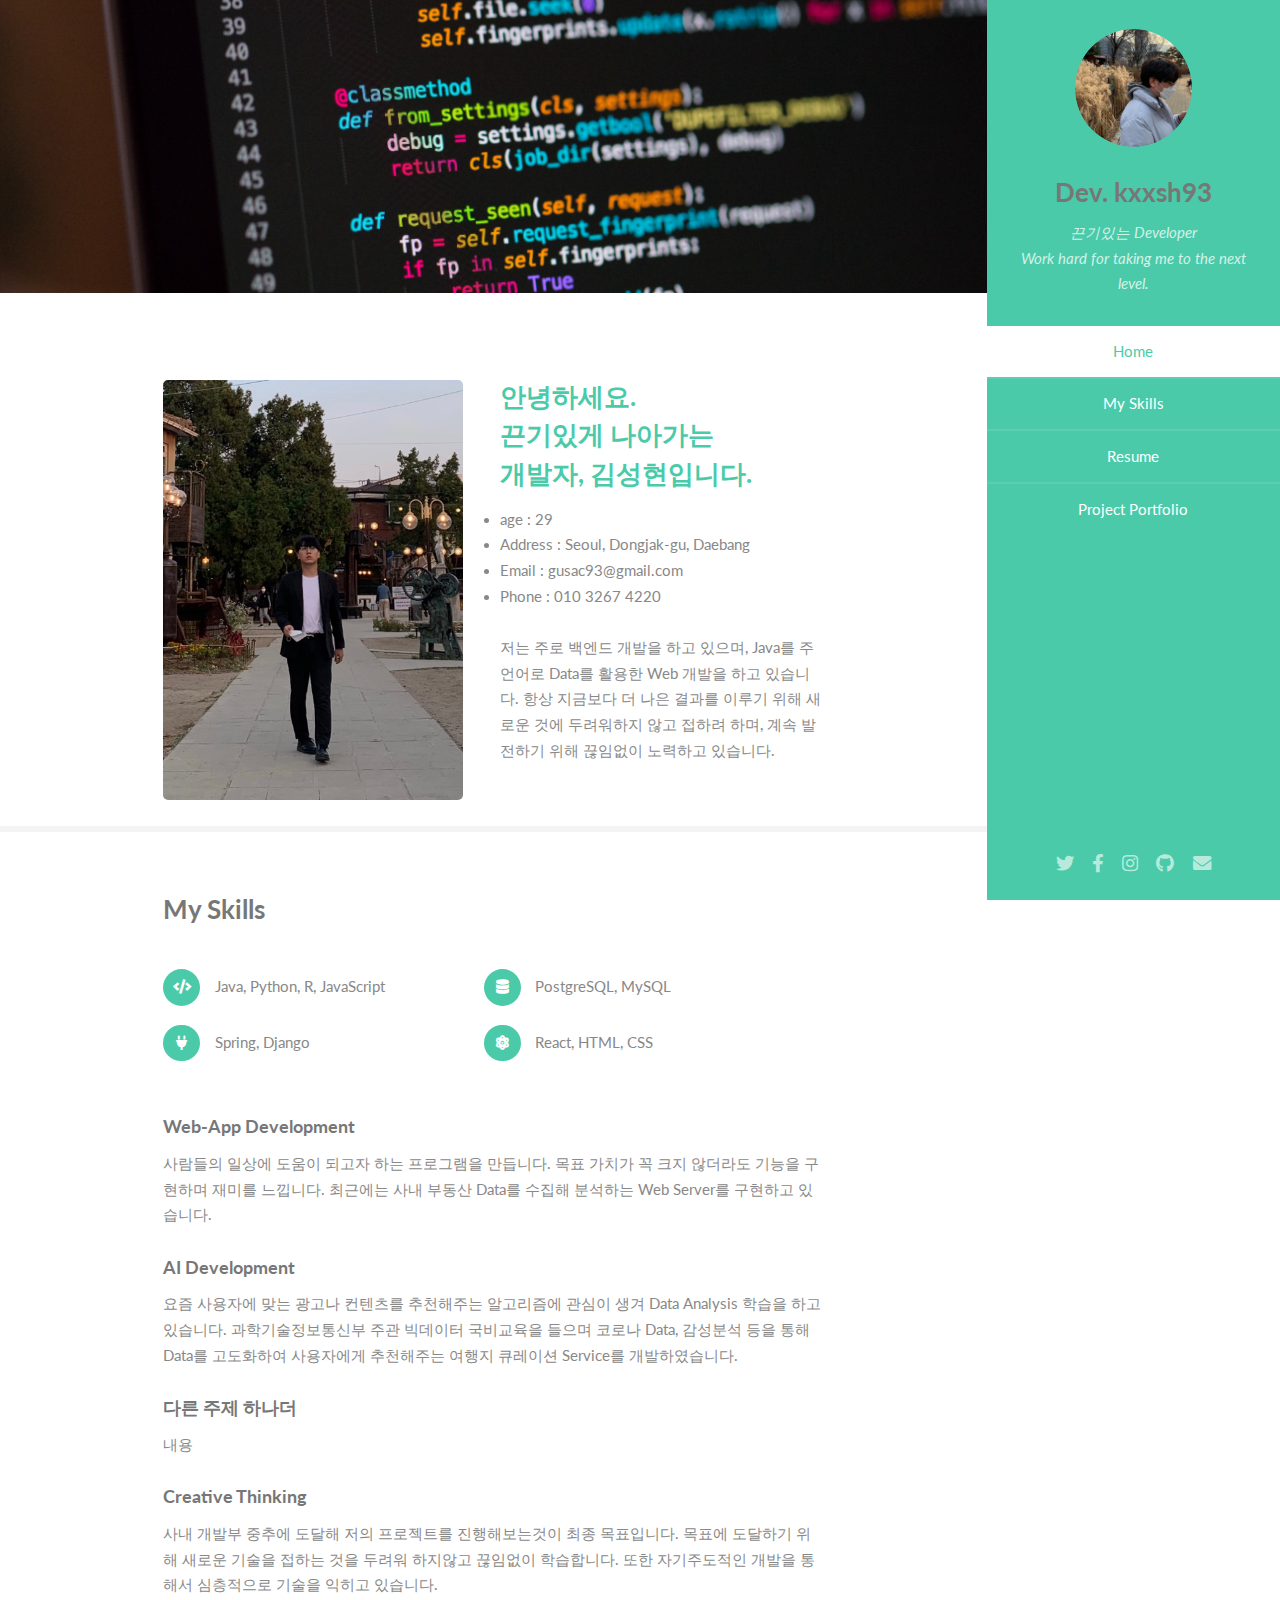
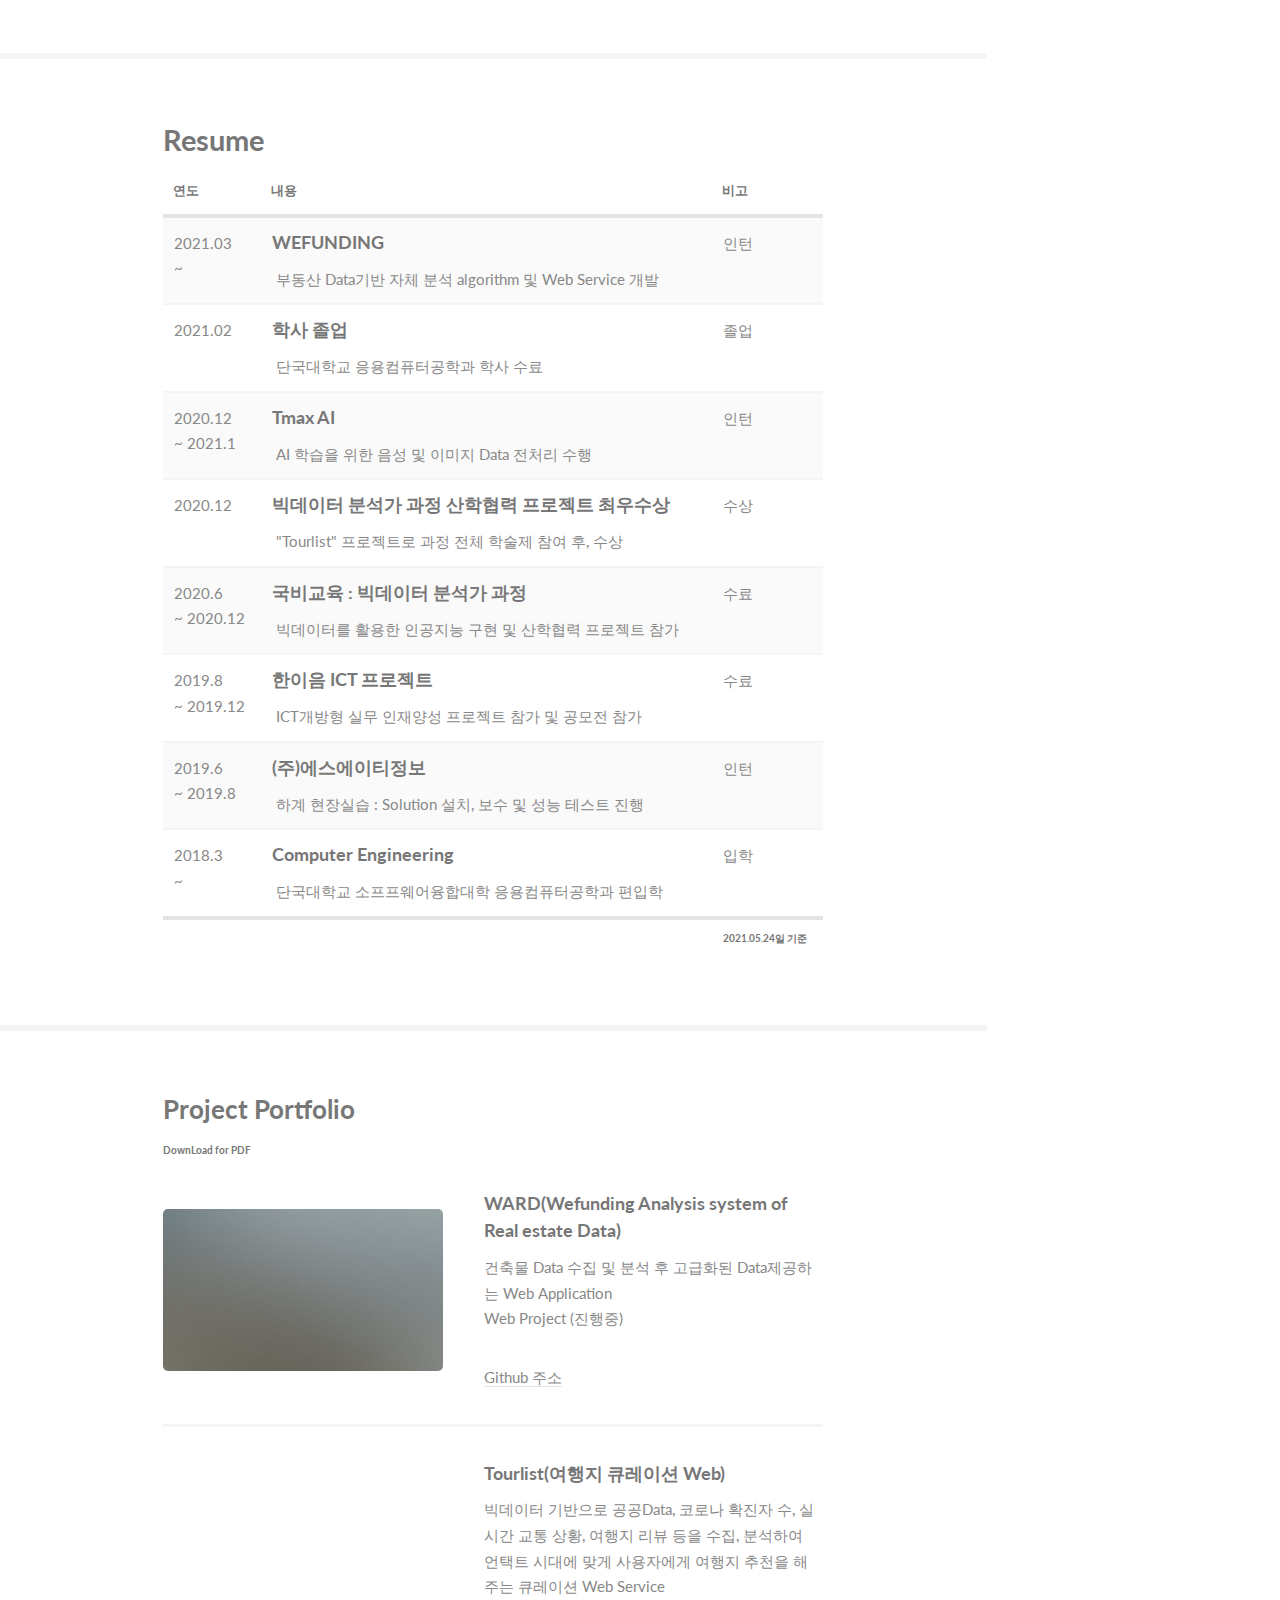
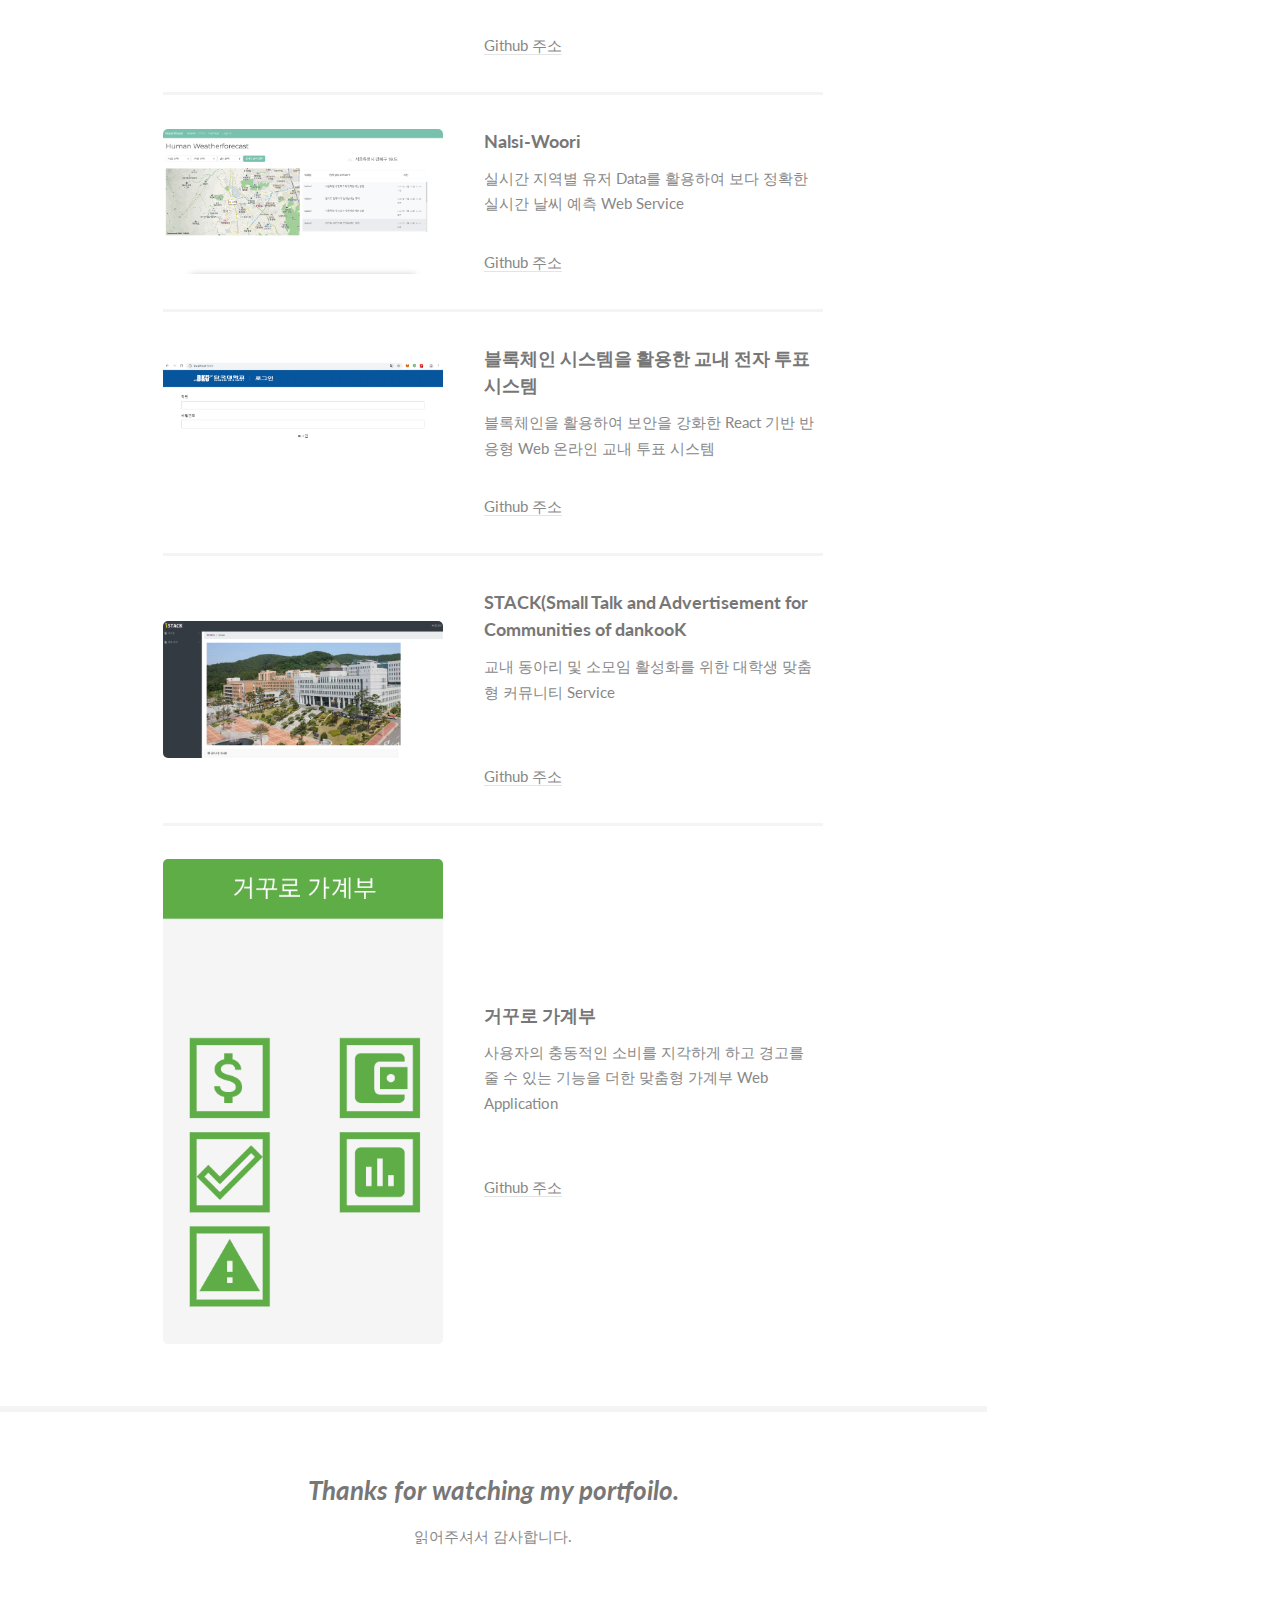
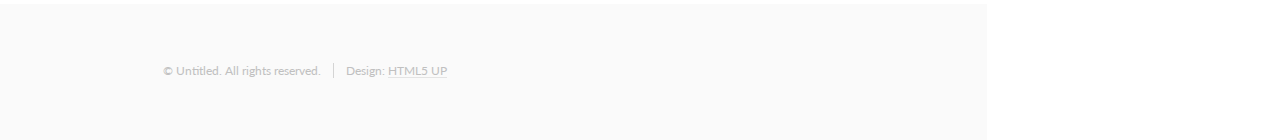
==== index.html @ 9dc416b9 "2021.05.25 add banner image" ====
<!DOCTYPE HTML>
<!--
	Read Only by HTML5 UP
	html5up.net | @ajlkn
	Free for personal and commercial use under the CCA 3.0 license (html5up.net/license)
-->
<html>
	<head>
		<link rel="icon" type="image/svg+xml" href="/images/fire.svg">
		<link rel="icon" type="image/png" href="/images/fire.png">
		<title>kxxsh93</title>
		<meta charset="utf-8" />
		<meta name="viewport" content="width=device-width, initial-scale=1, user-scalable=no" />
		<link rel="stylesheet" href="assets/css/main.css" />
	</head>
	<body class="is-preload">

		<!-- Header -->
			<section id="header">
				<header>
					<span class="image avatar"><img src="images/avatar.jpg" alt="" /></span>
					<h1 id="logo">Dev. kxxsh93<a href="#"></a></h1>
					<p>끈기있는 Developer<br />
						Work hard for taking me to the next level.</p>
				</header>
				<nav id="nav">
					<ul>
						<li><a href="#one" class="active">Home</a></li>
						<li><a href="#two">My Skills</a></li>
						<li><a href="#three">Resume</a></li>
						<li><a href="#four">Project Portfolio</a></li>
<!--						<li><a href="#five">Contact Me</a></li>-->
					</ul>
				</nav>
				<footer>
					<ul class="icons">
						<li><a href="#" class="icon brands fa-twitter"><span class="label">Twitter</span></a></li>
						<li><a href="#" class="icon brands fa-facebook-f"><span class="label">Facebook</span></a></li>
						<li><a href="https://www.instagram.com/sanghun.lee.127/" class="icon brands fa-instagram" target="_blank"><span class="label">Instagram</span></a></li>
						<li><a href="#" class="icon brands fa-github"><span class="label">Github</span></a></li>
						<li><a href="#" class="icon solid fa-envelope"><span class="label">Email</span></a></li>
					</ul>
				</footer>
			</section>

		<!-- Wrapper -->
			<div id="wrapper">

				<!-- Main -->
					<div id="main">



						<!-- One -->
							<section id="one">
								<div class="image main" data-position="center">
									<img src="images/code.jpeg" alt="" />
								</div>
								<div class="container">
									<header class="major">
<!--										<h2>Developer</h2>-->
										<p><span class="image left"><img src="images/main_pic.jpg" style="object-fit: fill" width="300" alt="" /></span>
										<div style="float: left; width: 5px"></div><p><h3>안녕하세요.<br/>
										끈기있게 나아가는<br/>
										개발자, 김성현입니다.</h3>
<!--										<a href="http://html5up.net">HTML5 UP</a>.</p>-->
<!--										PDF 다운로드 코드 -->
<!--										<a href="text.pdf" download>DownLoad</a>-->
<!--										<a href="text.pdf" download="newfilename">DownLoad</a>-->
									</header>
									<li>
										<span class="title">age : </span>
										<span class="value">29</span>
									</li>
									<li>
										<span class="title">Address : </span>
										<span class="value">Seoul, Dongjak-gu, Daebang</span>
									</li>
									<li>
										<span class="title">Email : </span>
										<span class="value">gusac93@gmail.com</span>
									</li>
									<li>
										<span class="title">Phone : </span>
										<span class="value">010 3267 4220</span>
									</li>
									<br/>
									<p>저는 주로 백엔드 개발을 하고 있으며, Java를 주언어로 Data를 활용한 Web 개발을 하고 있습니다. 항상 지금보다 더 나은 결과를 이루기 위해 새로운 것에 두려워하지 않고 접하려 하며, 계속 발전하기 위해 끊임없이 노력하고 있습니다.</p>
								</div>
							</section>

						<!-- Two -->
							<section id="two">
								<div class="container">
									<h3>My Skills</h3><br/>
									<ul class="feature-icons">
										<li class="icon solid fa-code">Java, Python, R, JavaScript</li>
										<li class="icon solid fa-database">PostgreSQL, MySQL</li>
										<li class="icon solid fa-plug">Spring, Django</li>
										<li class="icon solid fa-atom">React, HTML, CSS</li>
										<!--										<li class="icon solid fa-bolt">Lightning bolt</li>-->
										<!--										<li class="icon solid fa-users">Shadow clone technique</li>-->
									</ul>
									<h4>Web-App Development</h4>사람들의 일상에 도움이 되고자 하는 프로그램을 만듭니다. 목표 가치가 꼭 크지 않더라도 기능을 구현하며 재미를 느낍니다. 최근에는 사내 부동산 Data를 수집해 분석하는 Web Server를 구현하고 있습니다.<br/><br/>
									<h4>AI Development</h4>요즘 사용자에 맞는 광고나 컨텐츠를 추천해주는 알고리즘에 관심이 생겨 Data Analysis 학습을 하고 있습니다. 과학기술정보통신부 주관 빅데이터 국비교육을 들으며 코로나 Data, 감성분석 등을 통해 Data를 고도화하여 사용자에게 추천해주는 여행지 큐레이션 Service를 개발하였습니다.<br/><br/>
									<h4>다른 주제 하나더</h4>내용<br/><br/>
									<h4>Creative Thinking</h4>사내 개발부 중추에 도달해 저의 프로젝트를 진행해보는것이 최종 목표입니다. 목표에 도달하기 위해 새로운 기술을 접하는 것을 두려워 하지않고 끊임없이 학습합니다. 또한 자기주도적인 개발을 통해서 심층적으로 기술을 익히고 있습니다.<br/><br/>
<!--										- JavaScript, Django 기반 python 웹프로젝트 개발 경험-->
<!--										- gradle, tomcat, Spring Framework 기반 프로젝트 개발 경험-->
<!--										- HTML, CSS, React.js 프론트엔드 기본 지식 보유-->
<!--										- SpringBoot기반 JPA를 사용한 웹사이트 구축 경험-->
<!--										- Java, PostgreSQL, JMeter 등 실무 사용 경험-->

								</div>
							</section>
						<!-- Three -->
						<section id="three">
							<div class="container">
								<h2>Resume</h2>
								<div class="table-wrapper">
									<table>
										<thead>
										<tr>
											<th>연도</th>
											<th>내용</th>
											<th>비고</th>
										</tr>
										</thead>
										<tbody>
										<tr>
											<td>2021.03<br/>
											~ </td>
											<td><h4>WEFUNDING</h4>
											&nbsp;부동산 Data기반 자체 분석 algorithm 및 Web Service 개발</td>
											<td>인턴</td>
										</tr>
										<tr>
											<td>2021.02</td>
											<td><h4>학사 졸업</h4>
											&nbsp;단국대학교 응용컴퓨터공학과 학사 수료</td>
											<td>졸업</td>
										</tr>
										<tr>
											<td>2020.12<br/>
											~ 2021.1</td>
											<td><h4>Tmax AI</h4>
											&nbsp;AI 학습을 위한 음성 및 이미지 Data 전처리 수행</td>
											<td>인턴</td>
										</tr>
										<tr>
											<td>2020.12</td>
											<td><h4>빅데이터 분석가 과정 산학협력 프로젝트 최우수상</h4>
											&nbsp;"Tourlist" 프로젝트로 과정 전체 학술제 참여 후, 수상</td>
											<td>수상</td>
										</tr>
										<tr>
											<td>2020.6<br/>
												~ 2020.12</td>
											<td><h4>국비교육 : 빅데이터 분석가 과정</h4>
											&nbsp;빅데이터를 활용한 인공지능 구현 및 산학협력 프로젝트 참가</td>
											<td>수료</td>
										</tr>
										<tr>
											<td>2019.8<br/>
											~ 2019.12</td>
											<td><h4>한이음 ICT 프로젝트</h4>
											&nbsp;ICT개방형 실무 인재양성 프로젝트 참가 및 공모전 참가</td>
											<td>수료</td>
										</tr>
										<tr>
											<td>2019.6<br/>
											~ 2019.8</td>
											<td><h4>(주)에스에이티정보</h4>
											&nbsp;하계 현장실습 : Solution 설치, 보수 및 성능 테스트 진행</td>
											<td>인턴</td>
										</tr>
										<tr>
											<td>2018.3<br/>
											~</td>
											<td><h4>Computer Engineering</h4>
											&nbsp;단국대학교 소프프웨어융합대학 응용컴퓨터공학과 편입학</td>
											<td>입학</td>
										</tr>
										</tbody>
										<tfoot>
										<tr>
											<td colspan="2"></td>
											<td><h6>2021.05.24일 기준</h6></td>
										</tr>
										</tfoot>
									</table>
								</div>
							</div>

						</section>


						<!-- Four -->
						<section id="four">
							<div class="container">
								<h3>Project Portfolio</h3>
								<h6><a href="text.pdf" download>DownLoad for PDF</a></h6>
								<br/>
								<div class="features">
									<article>
										<a href="#" class="image"><img src="images/pic02.jpg" alt="" /></a>
										<div class="inner">
											<h4>WARD(Wefunding Analysis system of Real estate Data)</h4>
											<p>건축물 Data 수집 및 분석 후 고급화된 Data제공하는 Web Application<br/>
												Web Project (진행중)</p>
											<a href="https://github.com/kxxsh93/wefund_project" target="_blank">Github 주소</a>
										</div>
									</article>
									<article>
										<a href="#" class="image"><img src="images/tourlist.png" alt="" /></a>
										<div class="inner">
											<h4>Tourlist(여행지 큐레이션 Web)</h4>
											<p>빅데이터 기반으로 공공Data, 코로나 확진자 수, 실시간 교통 상황, 여행지 리뷰 등을 수집, 분석하여 언택트 시대에 맞게 사용자에게 여행지 추천을 해주는 큐레이션 Web Service</p>
											<a href="https://github.com/kxxsh93/bigdata2020" target="_blank">Github 주소</a>
										</div>
									</article>
									<article>
										<a href="#" class="image"><img src="images/nalsiwoori.png" alt="" /></a>
										<div class="inner">
											<h4>Nalsi-Woori</h4>
											<p>실시간 지역별 유저 Data를 활용하여 보다 정확한 실시간 날씨 예측 Web Service</p>
											<a href="https://github.com/kxxsh93/human_wea" target="_blank">Github 주소</a>
										</div>
									</article>
									<article>
										<a href="#" class="image"><img src="images/voteProject.png" alt="" /></a>
										<div class="inner">
											<h4>블록체인 시스템을 활용한 교내 전자 투표 시스템</h4>
											<p>블록체인을 활용하여 보안을 강화한 React 기반 반응형 Web 온라인 교내 투표 시스템</p>
											<a href="https://github.com/kxxsh93/vote" target="_blank">Github 주소</a>
										</div>
									</article>
									<article>
										<a href="#" class="image"><img src="images/STACK.png" alt="" /></a>
										<div class="inner">
											<h4>STACK(Small Talk and Advertisement for Communities of dankooK</h4>
											<p>교내 동아리 및 소모임 활성화를 위한 대학생 맞춤형 커뮤니티 Service</p><br/>
											<a href="https://github.com/kxxsh93/STACK" target="_blank">Github 주소</a>
										</div>
									</article>
									<article>
										<a href="#" class="image"><img src="images/ggugguro_pj1.png" alt="" /></a>
										<div class="inner">
											<h4>거꾸로 가계부</h4>
											<p>사용자의 충동적인 소비를 지각하게 하고 경고를 줄 수 있는 기능을 더한 맞춤형 가계부 Web Application</p><br/>
											<a href="https://github.com/kxxsh93/ggugguro" target="_blank">Github 주소</a>
										</div>
									</article>
								</div>
							</div>
						</section>
						<!-- Five -->

<!--						<section id="five">-->
<!--							<div class="container">-->
<!--								<h3>Contact Me</h3>-->
<!--								<p>Integer eu ante ornare amet commetus vestibulum blandit integer in curae ac faucibus integer non. Adipiscing cubilia elementum integer. Integer eu ante ornare amet commetus.</p>-->
<!--								<form method="post" action="#">-->
<!--									<div class="row gtr-uniform">-->
<!--										<div class="col-6 col-12-xsmall"><input type="text" name="name" id="name" placeholder="Name" /></div>-->
<!--										<div class="col-6 col-12-xsmall"><input type="email" name="email" id="email" placeholder="Email" /></div>-->
<!--										<div class="col-12"><input type="text" name="subject" id="subject" placeholder="Subject" /></div>-->
<!--										<div class="col-12"><textarea name="message" id="message" placeholder="Message" rows="6"></textarea></div>-->
<!--										<div class="col-12">-->
<!--											<ul class="actions">-->
<!--												<li><input type="submit" class="primary" value="Send Message" /></li>-->
<!--												<li><input type="reset" value="Reset Form" /></li>-->
<!--											</ul>-->
<!--										</div>-->
<!--									</div>-->
<!--								</form>-->
<!--							</div>-->
<!--						</section>-->
						<!-- Six -->
<!--							<section id="six">-->
<!--								<div class="container">-->
<!--									<h3>Elements</h3>-->

<!--									<section>-->
<!--										<h4>Text</h4>-->
<!--										<p>This is <b>bold</b> and this is <strong>strong</strong>. This is <i>italic</i> and this is <em>emphasized</em>.-->
<!--										This is <sup>superscript</sup> text and this is <sub>subscript</sub> text.-->
<!--										This is <u>underlined</u> and this is code: <code>for (;;) { ... }</code>. Finally, <a href="#">this is a link</a>.</p>-->
<!--										<hr />-->
<!--										<header>-->
<!--											<h4>Heading with a Subtitle</h4>-->
<!--											<p>Lorem ipsum dolor sit amet nullam id egestas urna aliquam</p>-->
<!--										</header>-->
<!--										<p>Nunc lacinia ante nunc ac lobortis. Interdum adipiscing gravida odio porttitor sem non mi integer non faucibus ornare mi ut ante amet placerat aliquet. Volutpat eu sed ante lacinia sapien lorem accumsan varius montes viverra nibh in adipiscing blandit tempus accumsan.</p>-->
<!--										<header>-->
<!--											<h5>Heading with a Subtitle</h5>-->
<!--											<p>Lorem ipsum dolor sit amet nullam id egestas urna aliquam</p>-->
<!--										</header>-->
<!--										<p>Nunc lacinia ante nunc ac lobortis. Interdum adipiscing gravida odio porttitor sem non mi integer non faucibus ornare mi ut ante amet placerat aliquet. Volutpat eu sed ante lacinia sapien lorem accumsan varius montes viverra nibh in adipiscing blandit tempus accumsan.</p>-->
<!--										<hr />-->
<!--										<h2>Heading Level 2</h2>-->
<!--										<h3>Heading Level 3</h3>-->
<!--										<h4>Heading Level 4</h4>-->
<!--										<h5>Heading Level 5</h5>-->
<!--										<h6>Heading Level 6</h6>-->
<!--										<hr />-->
<!--										<h5>Blockquote</h5>-->
<!--										<blockquote>Fringilla nisl. Donec accumsan interdum nisi, quis tincidunt felis sagittis eget tempus euismod. Vestibulum ante ipsum primis in faucibus vestibulum. Blandit adipiscing eu felis iaculis volutpat ac adipiscing accumsan faucibus. Vestibulum ante ipsum primis in faucibus lorem ipsum dolor sit amet nullam adipiscing eu felis.</blockquote>-->
<!--										<h5>Preformatted</h5>-->
<!--										<pre><code>i = 0;-->

<!--while (!deck.isInOrder()) {-->
<!--    print 'Iteration ' + i;-->
<!--    deck.shuffle();-->
<!--    i++;-->
<!--}-->

<!--print 'It took ' + i + ' iterations to sort the deck.';</code></pre>-->
<!--									</section>-->

<!--									<section>-->
<!--										<h4>Lists</h4>-->
<!--										<div class="row">-->
<!--											<div class="col-6 col-12-xsmall">-->
<!--												<h5>Unordered</h5>-->
<!--												<ul>-->
<!--													<li>Dolor pulvinar etiam magna etiam.</li>-->
<!--													<li>Sagittis adipiscing lorem eleifend.</li>-->
<!--													<li>Felis enim feugiat dolore viverra.</li>-->
<!--												</ul>-->
<!--												<h5>Alternate</h5>-->
<!--												<ul class="alt">-->
<!--													<li>Dolor pulvinar etiam magna etiam.</li>-->
<!--													<li>Sagittis adipiscing lorem eleifend.</li>-->
<!--													<li>Felis enim feugiat dolore viverra.</li>-->
<!--												</ul>-->
<!--											</div>-->
<!--											<div class="col-6 col-12-xsmall">-->
<!--												<h5>Ordered</h5>-->
<!--												<ol>-->
<!--													<li>Dolor pulvinar etiam magna etiam.</li>-->
<!--													<li>Etiam vel felis at lorem sed viverra.</li>-->
<!--													<li>Felis enim feugiat dolore viverra.</li>-->
<!--													<li>Dolor pulvinar etiam magna etiam.</li>-->
<!--													<li>Etiam vel felis at lorem sed viverra.</li>-->
<!--													<li>Felis enim feugiat dolore viverra.</li>-->
<!--												</ol>-->
<!--												<h5>Icons</h5>-->
<!--												<ul class="icons">-->
<!--													<li><a href="#" class="icon brands fa-twitter"><span class="label">Twitter</span></a></li>-->
<!--													<li><a href="#" class="icon brands fa-facebook-f"><span class="label">Facebook</span></a></li>-->
<!--													<li><a href="#" class="icon brands fa-instagram"><span class="label">Instagram</span></a></li>-->
<!--													<li><a href="#" class="icon brands fa-github"><span class="label">Github</span></a></li>-->
<!--													<li><a href="#" class="icon brands fa-dribbble"><span class="label">Dribbble</span></a></li>-->
<!--													<li><a href="#" class="icon brands fa-tumblr"><span class="label">Tumblr</span></a></li>-->
<!--												</ul>-->
<!--											</div>-->
<!--										</div>-->
<!--										<h5>Actions</h5>-->
<!--										<ul class="actions">-->
<!--											<li><a href="#" class="button primary">Default</a></li>-->
<!--											<li><a href="#" class="button">Default</a></li>-->
<!--											<li><a href="#" class="button alt">Default</a></li>-->
<!--										</ul>-->
<!--										<ul class="actions small">-->
<!--											<li><a href="#" class="button primary small">Small</a></li>-->
<!--											<li><a href="#" class="button small">Small</a></li>-->
<!--											<li><a href="#" class="button alt small">Small</a></li>-->
<!--										</ul>-->
<!--										<div class="row">-->
<!--											<div class="col-3 col-6-medium col-12-xsmall">-->
<!--												<ul class="actions stacked">-->
<!--													<li><a href="#" class="button primary">Default</a></li>-->
<!--													<li><a href="#" class="button">Default</a></li>-->
<!--													<li><a href="#" class="button alt">Default</a></li>-->
<!--												</ul>-->
<!--											</div>-->
<!--											<div class="col-3 col-6 col-12-xsmall">-->
<!--												<ul class="actions stacked">-->
<!--													<li><a href="#" class="button primary small">Small</a></li>-->
<!--													<li><a href="#" class="button small">Small</a></li>-->
<!--													<li><a href="#" class="button alt small">Small</a></li>-->
<!--												</ul>-->
<!--											</div>-->
<!--											<div class="col-3 col-6-medium col-12-xsmall">-->
<!--												<ul class="actions stacked">-->
<!--													<li><a href="#" class="button primary fit">Default</a></li>-->
<!--													<li><a href="#" class="button fit">Default</a></li>-->
<!--													<li><a href="#" class="button alt fit">Default</a></li>-->
<!--												</ul>-->
<!--											</div>-->
<!--											<div class="col-3 col-6-medium col-12-xsmall">-->
<!--												<ul class="actions stacked">-->
<!--													<li><a href="#" class="button primary small fit">Small</a></li>-->
<!--													<li><a href="#" class="button small fit">Small</a></li>-->
<!--													<li><a href="#" class="button alt small fit">Small</a></li>-->
<!--												</ul>-->
<!--											</div>-->
<!--										</div>-->
<!--									</section>-->

<!--									<section>-->
<!--										<h4>Table</h4>-->
<!--										<h5>Default</h5>-->
<!--										<div class="table-wrapper">-->
<!--											<table>-->
<!--												<thead>-->
<!--													<tr>-->
<!--														<th>Name</th>-->
<!--														<th>Description</th>-->
<!--														<th>Price</th>-->
<!--													</tr>-->
<!--												</thead>-->
<!--												<tbody>-->
<!--													<tr>-->
<!--														<td>Item One</td>-->
<!--														<td>Ante turpis integer aliquet porttitor.</td>-->
<!--														<td>29.99</td>-->
<!--													</tr>-->
<!--													<tr>-->
<!--														<td>Item Two</td>-->
<!--														<td>Vis ac commodo adipiscing arcu aliquet.</td>-->
<!--														<td>19.99</td>-->
<!--													</tr>-->
<!--													<tr>-->
<!--														<td>Item Three</td>-->
<!--														<td> Morbi faucibus arcu accumsan lorem.</td>-->
<!--														<td>29.99</td>-->
<!--													</tr>-->
<!--													<tr>-->
<!--														<td>Item Four</td>-->
<!--														<td>Vitae integer tempus condimentum.</td>-->
<!--														<td>19.99</td>-->
<!--													</tr>-->
<!--													<tr>-->
<!--														<td>Item Five</td>-->
<!--														<td>Ante turpis integer aliquet porttitor.</td>-->
<!--														<td>29.99</td>-->
<!--													</tr>-->
<!--												</tbody>-->
<!--												<tfoot>-->
<!--													<tr>-->
<!--														<td colspan="2"></td>-->
<!--														<td>100.00</td>-->
<!--													</tr>-->
<!--												</tfoot>-->
<!--											</table>-->
<!--										</div>-->

<!--										<h5>Alternate</h5>-->
<!--										<div class="table-wrapper">-->
<!--											<table class="alt">-->
<!--												<thead>-->
<!--													<tr>-->
<!--														<th>Name</th>-->
<!--														<th>Description</th>-->
<!--														<th>Price</th>-->
<!--													</tr>-->
<!--												</thead>-->
<!--												<tbody>-->
<!--													<tr>-->
<!--														<td>Item One</td>-->
<!--														<td>Ante turpis integer aliquet porttitor.</td>-->
<!--														<td>29.99</td>-->
<!--													</tr>-->
<!--													<tr>-->
<!--														<td>Item Two</td>-->
<!--														<td>Vis ac commodo adipiscing arcu aliquet.</td>-->
<!--														<td>19.99</td>-->
<!--													</tr>-->
<!--													<tr>-->
<!--														<td>Item Three</td>-->
<!--														<td> Morbi faucibus arcu accumsan lorem.</td>-->
<!--														<td>29.99</td>-->
<!--													</tr>-->
<!--													<tr>-->
<!--														<td>Item Four</td>-->
<!--														<td>Vitae integer tempus condimentum.</td>-->
<!--														<td>19.99</td>-->
<!--													</tr>-->
<!--													<tr>-->
<!--														<td>Item Five</td>-->
<!--														<td>Ante turpis integer aliquet porttitor.</td>-->
<!--														<td>29.99</td>-->
<!--													</tr>-->
<!--												</tbody>-->
<!--												<tfoot>-->
<!--													<tr>-->
<!--														<td colspan="2"></td>-->
<!--														<td>100.00</td>-->
<!--													</tr>-->
<!--												</tfoot>-->
<!--											</table>-->
<!--										</div>-->
<!--									</section>-->

<!--									<section>-->
<!--										<h4>Buttons</h4>-->
<!--										<ul class="actions">-->
<!--											<li><a href="#" class="button primary">Primary</a></li>-->
<!--											<li><a href="#" class="button">Default</a></li>-->
<!--											<li><a href="#" class="button alt">Alternate</a></li>-->
<!--										</ul>-->
<!--										<ul class="actions">-->
<!--											<li><a href="#" class="button primary large">Large</a></li>-->
<!--											<li><a href="#" class="button">Default</a></li>-->
<!--											<li><a href="#" class="button alt small">Small</a></li>-->
<!--										</ul>-->
<!--										<ul class="actions fit">-->
<!--											<li><a href="#" class="button primary fit">Fit</a></li>-->
<!--											<li><a href="#" class="button fit">Fit</a></li>-->
<!--											<li><a href="#" class="button alt fit">Fit</a></li>-->
<!--										</ul>-->
<!--										<ul class="actions fit small">-->
<!--											<li><a href="#" class="button primary fit small">Fit + Small</a></li>-->
<!--											<li><a href="#" class="button fit small">Fit + Small</a></li>-->
<!--											<li><a href="#" class="button alt fit small">Fit + Small</a></li>-->
<!--										</ul>-->
<!--										<ul class="actions">-->
<!--											<li><a href="#" class="button primary icon solid fa-download">Icon</a></li>-->
<!--											<li><a href="#" class="button icon solid fa-download">Icon</a></li>-->
<!--											<li><a href="#" class="button alt icon solid fa-check">Icon</a></li>-->
<!--										</ul>-->
<!--										<ul class="actions">-->
<!--											<li><span class="button primary disabled">Primary</span></li>-->
<!--											<li><span class="button disabled">Default</span></li>-->
<!--											<li><span class="button alt disabled">Alternate</span></li>-->
<!--										</ul>-->
<!--									</section>-->

<!--									<section>-->
<!--										<h4>Form</h4>-->
<!--										<form method="post" action="#">-->
<!--											<div class="row gtr-uniform">-->
<!--												<div class="col-6 col-12-xsmall">-->
<!--													<input type="text" name="demo-name" id="demo-name" value="" placeholder="Name" />-->
<!--												</div>-->
<!--												<div class="col-6 col-12-xsmall">-->
<!--													<input type="email" name="demo-email" id="demo-email" value="" placeholder="Email" />-->
<!--												</div>-->
<!--												<div class="col-12">-->
<!--													<select name="demo-category" id="demo-category">-->
<!--														<option value="">- Category -</option>-->
<!--														<option value="1">Manufacturing</option>-->
<!--														<option value="1">Shipping</option>-->
<!--														<option value="1">Administration</option>-->
<!--														<option value="1">Human Resources</option>-->
<!--													</select>-->
<!--												</div>-->
<!--												<div class="col-4 col-12-medium">-->
<!--													<input type="radio" id="demo-priority-low" name="demo-priority" checked>-->
<!--													<label for="demo-priority-low">Low Priority</label>-->
<!--												</div>-->
<!--												<div class="col-4 col-12-medium">-->
<!--													<input type="radio" id="demo-priority-normal" name="demo-priority">-->
<!--													<label for="demo-priority-normal">Normal Priority</label>-->
<!--												</div>-->
<!--												<div class="col-4 col-12-medium">-->
<!--													<input type="radio" id="demo-priority-high" name="demo-priority">-->
<!--													<label for="demo-priority-high">High Priority</label>-->
<!--												</div>-->
<!--												<div class="col-6 col-12-medium">-->
<!--													<input type="checkbox" id="demo-copy" name="demo-copy">-->
<!--													<label for="demo-copy">Email me a copy of this message</label>-->
<!--												</div>-->
<!--												<div class="col-6 col-12-medium">-->
<!--													<input type="checkbox" id="demo-human" name="demo-human" checked>-->
<!--													<label for="demo-human">I am a human and not a robot</label>-->
<!--												</div>-->
<!--												<div class="col-12">-->
<!--													<textarea name="demo-message" id="demo-message" placeholder="Enter your message" rows="6"></textarea>-->
<!--												</div>-->
<!--												<div class="col-12">-->
<!--													<ul class="actions">-->
<!--														<li><input type="submit" value="Send Message" /></li>-->
<!--														<li><input type="reset" value="Reset" class="alt" /></li>-->
<!--													</ul>-->
<!--												</div>-->
<!--											</div>-->
<!--										</form>-->
<!--									</section>-->

<!--									<section>-->
<!--										<h4>Image</h4>-->
<!--										<h5>Fit</h5>-->
<!--										<span class="image fit"><img src="images/banner.jpg" alt="" /></span>-->
<!--										<div class="box alt">-->
<!--											<div class="row gtr-50 gtr-uniform">-->
<!--												<div class="col-4"><span class="image fit"><img src="images/pic01.jpg" alt="" /></span></div>-->
<!--												<div class="col-4"><span class="image fit"><img src="images/pic02.jpg" alt="" /></span></div>-->
<!--												<div class="col-4"><span class="image fit"><img src="images/pic03.jpg" alt="" /></span></div>-->
<!--												<div class="col-4"><span class="image fit"><img src="images/pic02.jpg" alt="" /></span></div>-->
<!--												<div class="col-4"><span class="image fit"><img src="images/pic03.jpg" alt="" /></span></div>-->
<!--												<div class="col-4"><span class="image fit"><img src="images/pic01.jpg" alt="" /></span></div>-->
<!--												<div class="col-4"><span class="image fit"><img src="images/pic03.jpg" alt="" /></span></div>-->
<!--												<div class="col-4"><span class="image fit"><img src="images/pic01.jpg" alt="" /></span></div>-->
<!--												<div class="col-4"><span class="image fit"><img src="images/pic02.jpg" alt="" /></span></div>-->
<!--											</div>-->
<!--										</div>-->
<!--										<h5>Left &amp; Right</h5>-->
<!--										<p><span class="image left"><img src="images/avatar.jpg" alt="" /></span>Fringilla nisl. Donec accumsan interdum nisi, quis tincidunt felis sagittis eget. tempus euismod. Vestibulum ante ipsum primis in faucibus vestibulum. Blandit adipiscing eu felis iaculis volutpat ac adipiscing accumsan eu faucibus. Integer ac pellentesque praesent tincidunt felis sagittis eget. tempus euismod. Vestibulum ante ipsum primis in faucibus vestibulum. Blandit adipiscing eu felis iaculis volutpat ac adipiscing accumsan eu faucibus. Integer ac pellentesque praesent. Donec accumsan interdum nisi, quis tincidunt felis sagittis eget. tempus euismod. Vestibulum ante ipsum primis in faucibus vestibulum. Blandit adipiscing eu felis iaculis volutpat ac adipiscing accumsan eu faucibus. Integer ac pellentesque praesent tincidunt felis sagittis eget. tempus euismod. Vestibulum ante ipsum primis in faucibus vestibulum. Blandit adipiscing eu felis iaculis volutpat ac adipiscing accumsan eu faucibus. Integer ac pellentesque praesent.</p>-->
<!--										<p><span class="image right"><img src="images/avatar.jpg" alt="" /></span>Fringilla nisl. Donec accumsan interdum nisi, quis tincidunt felis sagittis eget. tempus euismod. Vestibulum ante ipsum primis in faucibus vestibulum. Blandit adipiscing eu felis iaculis volutpat ac adipiscing accumsan eu faucibus. Integer ac pellentesque praesent tincidunt felis sagittis eget. tempus euismod. Vestibulum ante ipsum primis in faucibus vestibulum. Blandit adipiscing eu felis iaculis volutpat ac adipiscing accumsan eu faucibus. Integer ac pellentesque praesent. Donec accumsan interdum nisi, quis tincidunt felis sagittis eget. tempus euismod. Vestibulum ante ipsum primis in faucibus vestibulum. Blandit adipiscing eu felis iaculis volutpat ac adipiscing accumsan eu faucibus. Integer ac pellentesque praesent tincidunt felis sagittis eget. tempus euismod. Vestibulum ante ipsum primis in faucibus vestibulum. Blandit adipiscing eu felis iaculis volutpat ac adipiscing accumsan eu faucibus. Integer ac pellentesque praesent.</p>-->
<!--									</section>-->

<!--								</div>-->
<!--							</section>-->

								<section id="five">
									<div class="container">
										<center><div style="margin: 0 auto"><h3><i>Thanks for watching my portfoilo.</i></h3></div></center>
										<center>읽어주셔서 감사합니다.</center><br/>
									</div>
								</section>
					</div>

				<!-- Footer -->
					<section id="footer">
						<div class="container">
							<ul class="copyright">
								<li>&copy; Untitled. All rights reserved.</li><li>Design: <a href="http://html5up.net">HTML5 UP</a></li>
							</ul>
						</div>
					</section>

			</div>

		<!-- Scripts -->
			<script src="assets/js/jquery.min.js"></script>
			<script src="assets/js/jquery.scrollex.min.js"></script>
			<script src="assets/js/jquery.scrolly.min.js"></script>
			<script src="assets/js/browser.min.js"></script>
			<script src="assets/js/breakpoints.min.js"></script>
			<script src="assets/js/util.js"></script>
			<script src="assets/js/main.js"></script>

	</body>
</html>
---- assets/css/main.css ----
@import url("fontawesome-all.min.css");
@import url("https://fonts.googleapis.com/css?family=Lato:400,400italic,700,700italic|Source+Code+Pro:400");

/*
	Read Only by HTML5 UP
	html5up.net | @ajlkn
	Free for personal and commercial use under the CCA 3.0 license (html5up.net/license)
*/

html, body, div, span, applet, object,
iframe, h1, h2, h3, h4, h5, h6, p, blockquote,
pre, a, abbr, acronym, address, big, cite,
code, del, dfn, em, img, ins, kbd, q, s, samp,
small, strike, strong, sub, sup, tt, var, b,
u, i, center, dl, dt, dd, ol, ul, li, fieldset,
form, label, legend, table, caption, tbody,
tfoot, thead, tr, th, td, article, aside,
canvas, details, embed, figure, figcaption,
footer, header, hgroup, menu, nav, output, ruby,
section, summary, time, mark, audio, video {
	margin: 0;
	padding: 0;
	border: 0;
	font-size: 100%;
	font: inherit;
	vertical-align: baseline;}

article, aside, details, figcaption, figure,
footer, header, hgroup, menu, nav, section {
	display: block;}

body {
	line-height: 1;
}

ol, ul {
	list-style: none;
}

blockquote, q {
	quotes: none;
}

	blockquote:before, blockquote:after, q:before, q:after {
		content: '';
		content: none;
	}

table {
	border-collapse: collapse;
	border-spacing: 0;
}

body {
	-webkit-text-size-adjust: none;
}

mark {
	background-color: transparent;
	color: inherit;
}

input::-moz-focus-inner {
	border: 0;
	padding: 0;
}

input, select, textarea {
	-moz-appearance: none;
	-webkit-appearance: none;
	-ms-appearance: none;
	appearance: none;
}

/* Basic */

	html {
		box-sizing: border-box;
	}

	*, *:before, *:after {
		box-sizing: inherit;
	}

	body {
		background: #fff;
	}

		body.is-preload *, body.is-preload *:before, body.is-preload *:after {
			-moz-animation: none !important;
			-webkit-animation: none !important;
			-ms-animation: none !important;
			animation: none !important;
			-moz-transition: none !important;
			-webkit-transition: none !important;
			-ms-transition: none !important;
			transition: none !important;
		}

	body, input, select, textarea {
		color: #888;
		font-family: "Lato", sans-serif;
		font-size: 16pt;
		font-weight: 400;
		line-height: 1.75em;
	}

	a {
		-moz-transition: color 0.2s ease-in-out, border-color 0.2s ease-in-out;
		-webkit-transition: color 0.2s ease-in-out, border-color 0.2s ease-in-out;
		-ms-transition: color 0.2s ease-in-out, border-color 0.2s ease-in-out;
		transition: color 0.2s ease-in-out, border-color 0.2s ease-in-out;
		border-bottom: solid 1px #e4e4e4;
		color: inherit;
		text-decoration: none;
	}

		a:hover {
			border-bottom-color: transparent;
			color: #4acaa8 !important;
		}

	strong, b {
		color: #777;
		font-weight: 700;
	}

	em, i {
		font-style: italic;
	}

	p {
		margin: 0 0 2.25em 0;
	}

	h1, h2, h3, h4, h5, h6 {
		color: #777;
		font-weight: 700;
		line-height: 1em;
		margin: 0 0 0.5625em 0;
	}

		h1 a, h2 a, h3 a, h4 a, h5 a, h6 a {
			border: 0;
			color: inherit;
			text-decoration: none;
		}

	h2 {
		font-size: 2em;
		line-height: 1.5em;
	}

	h3 {
		font-size: 1.75em;
		line-height: 1.5em;
	}

	h4 {
		font-size: 1.25em;
		line-height: 1.5em;
	}

	h5 {
		font-size: 0.9em;
		line-height: 1.5em;
	}

	h6 {
		font-size: 0.7em;
		line-height: 1.5em;
	}

	sub {
		font-size: 0.8em;
		position: relative;
		top: 0.5em;
	}

	sup {
		font-size: 0.8em;
		position: relative;
		top: -0.5em;
	}

	hr {
		border: 0;
		border-bottom: solid 2px #f4f4f4;
		margin: 2.25em 0;
	}

		hr.major {
			margin: 3.375em 0;
		}

	blockquote {
		border-left: solid 8px #e4e4e4;
		font-style: italic;
		margin: 0 0 2.25em 0;
		padding: 0.5em 0 0.5em 2em;
	}

	code {
		background: #555;
		border-radius: 5px;
		color: #fff;
		font-family: "Source Code Pro", monospace;
		font-size: 0.9em;
		margin: 0 0.25em;
		padding: 0.25em 0.65em;
	}

	pre {
		font-family: "Source Code Pro", monospace;
		font-size: 0.9em;
		margin: 0 0 2.25em 0;
	}

		pre code {
			-webkit-overflow-scrolling: touch;
			display: block;
			line-height: 1.5em;
			overflow-x: auto;
			padding: 1em 1.5em;
		}

	.align-left {
		text-align: left;
	}

	.align-center {
		text-align: center;
	}

	.align-right {
		text-align: right;
	}

/* Row */

	.row {
		display: flex;
		flex-wrap: wrap;
		box-sizing: border-box;
		align-items: stretch;
	}

		.row > * {
			box-sizing: border-box;
		}

		.row.gtr-uniform > * > :last-child {
			margin-bottom: 0;
		}

		.row.aln-left {
			justify-content: flex-start;
		}

		.row.aln-center {
			justify-content: center;
		}

		.row.aln-right {
			justify-content: flex-end;
		}

		.row.aln-top {
			align-items: flex-start;
		}

		.row.aln-middle {
			align-items: center;
		}

		.row.aln-bottom {
			align-items: flex-end;
		}

		.row > .imp {
			order: -1;
		}

		.row > .col-1 {
			width: 8.33333%;
		}

		.row > .off-1 {
			margin-left: 8.33333%;
		}

		.row > .col-2 {
			width: 16.66667%;
		}

		.row > .off-2 {
			margin-left: 16.66667%;
		}

		.row > .col-3 {
			width: 25%;
		}

		.row > .off-3 {
			margin-left: 25%;
		}

		.row > .col-4 {
			width: 33.33333%;
		}

		.row > .off-4 {
			margin-left: 33.33333%;
		}

		.row > .col-5 {
			width: 41.66667%;
		}

		.row > .off-5 {
			margin-left: 41.66667%;
		}

		.row > .col-6 {
			width: 50%;
		}

		.row > .off-6 {
			margin-left: 50%;
		}

		.row > .col-7 {
			width: 58.33333%;
		}

		.row > .off-7 {
			margin-left: 58.33333%;
		}

		.row > .col-8 {
			width: 66.66667%;
		}

		.row > .off-8 {
			margin-left: 66.66667%;
		}

		.row > .col-9 {
			width: 75%;
		}

		.row > .off-9 {
			margin-left: 75%;
		}

		.row > .col-10 {
			width: 83.33333%;
		}

		.row > .off-10 {
			margin-left: 83.33333%;
		}

		.row > .col-11 {
			width: 91.66667%;
		}

		.row > .off-11 {
			margin-left: 91.66667%;
		}

		.row > .col-12 {
			width: 100%;
		}

		.row > .off-12 {
			margin-left: 100%;
		}

		.row.gtr-0 {
			margin-top: 0;
			margin-left: 0em;
		}

			.row.gtr-0 > * {
				padding: 0 0 0 0em;
			}

			.row.gtr-0.gtr-uniform {
				margin-top: 0em;
			}

				.row.gtr-0.gtr-uniform > * {
					padding-top: 0em;
				}

		.row.gtr-25 {
			margin-top: 0;
			margin-left: -0.5em;
		}

			.row.gtr-25 > * {
				padding: 0 0 0 0.5em;
			}

			.row.gtr-25.gtr-uniform {
				margin-top: -0.5em;
			}

				.row.gtr-25.gtr-uniform > * {
					padding-top: 0.5em;
				}

		.row.gtr-50 {
			margin-top: 0;
			margin-left: -1em;
		}

			.row.gtr-50 > * {
				padding: 0 0 0 1em;
			}

			.row.gtr-50.gtr-uniform {
				margin-top: -1em;
			}

				.row.gtr-50.gtr-uniform > * {
					padding-top: 1em;
				}

		.row {
			margin-top: 0;
			margin-left: -2em;
		}

			.row > * {
				padding: 0 0 0 2em;
			}

			.row.gtr-uniform {
				margin-top: -2em;
			}

				.row.gtr-uniform > * {
					padding-top: 2em;
				}

		.row.gtr-150 {
			margin-top: 0;
			margin-left: -3em;
		}

			.row.gtr-150 > * {
				padding: 0 0 0 3em;
			}

			.row.gtr-150.gtr-uniform {
				margin-top: -3em;
			}

				.row.gtr-150.gtr-uniform > * {
					padding-top: 3em;
				}

		.row.gtr-200 {
			margin-top: 0;
			margin-left: -4em;
		}

			.row.gtr-200 > * {
				padding: 0 0 0 4em;
			}

			.row.gtr-200.gtr-uniform {
				margin-top: -4em;
			}

				.row.gtr-200.gtr-uniform > * {
					padding-top: 4em;
				}

		@media screen and (max-width: 1680px) {

			.row {
				display: flex;
				flex-wrap: wrap;
				box-sizing: border-box;
				align-items: stretch;
			}

				.row > * {
					box-sizing: border-box;
				}

				.row.gtr-uniform > * > :last-child {
					margin-bottom: 0;
				}

				.row.aln-left {
					justify-content: flex-start;
				}

				.row.aln-center {
					justify-content: center;
				}

				.row.aln-right {
					justify-content: flex-end;
				}

				.row.aln-top {
					align-items: flex-start;
				}

				.row.aln-middle {
					align-items: center;
				}

				.row.aln-bottom {
					align-items: flex-end;
				}

				.row > .imp-xlarge {
					order: -1;
				}

				.row > .col-1-xlarge {
					width: 8.33333%;
				}

				.row > .off-1-xlarge {
					margin-left: 8.33333%;
				}

				.row > .col-2-xlarge {
					width: 16.66667%;
				}

				.row > .off-2-xlarge {
					margin-left: 16.66667%;
				}

				.row > .col-3-xlarge {
					width: 25%;
				}

				.row > .off-3-xlarge {
					margin-left: 25%;
				}

				.row > .col-4-xlarge {
					width: 33.33333%;
				}

				.row > .off-4-xlarge {
					margin-left: 33.33333%;
				}

				.row > .col-5-xlarge {
					width: 41.66667%;
				}

				.row > .off-5-xlarge {
					margin-left: 41.66667%;
				}

				.row > .col-6-xlarge {
					width: 50%;
				}

				.row > .off-6-xlarge {
					margin-left: 50%;
				}

				.row > .col-7-xlarge {
					width: 58.33333%;
				}

				.row > .off-7-xlarge {
					margin-left: 58.33333%;
				}

				.row > .col-8-xlarge {
					width: 66.66667%;
				}

				.row > .off-8-xlarge {
					margin-left: 66.66667%;
				}

				.row > .col-9-xlarge {
					width: 75%;
				}

				.row > .off-9-xlarge {
					margin-left: 75%;
				}

				.row > .col-10-xlarge {
					width: 83.33333%;
				}

				.row > .off-10-xlarge {
					margin-left: 83.33333%;
				}

				.row > .col-11-xlarge {
					width: 91.66667%;
				}

				.row > .off-11-xlarge {
					margin-left: 91.66667%;
				}

				.row > .col-12-xlarge {
					width: 100%;
				}

				.row > .off-12-xlarge {
					margin-left: 100%;
				}

				.row.gtr-0 {
					margin-top: 0;
					margin-left: 0em;
				}

					.row.gtr-0 > * {
						padding: 0 0 0 0em;
					}

					.row.gtr-0.gtr-uniform {
						margin-top: 0em;
					}

						.row.gtr-0.gtr-uniform > * {
							padding-top: 0em;
						}

				.row.gtr-25 {
					margin-top: 0;
					margin-left: -0.5em;
				}

					.row.gtr-25 > * {
						padding: 0 0 0 0.5em;
					}

					.row.gtr-25.gtr-uniform {
						margin-top: -0.5em;
					}

						.row.gtr-25.gtr-uniform > * {
							padding-top: 0.5em;
						}

				.row.gtr-50 {
					margin-top: 0;
					margin-left: -1em;
				}

					.row.gtr-50 > * {
						padding: 0 0 0 1em;
					}

					.row.gtr-50.gtr-uniform {
						margin-top: -1em;
					}

						.row.gtr-50.gtr-uniform > * {
							padding-top: 1em;
						}

				.row {
					margin-top: 0;
					margin-left: -2em;
				}

					.row > * {
						padding: 0 0 0 2em;
					}

					.row.gtr-uniform {
						margin-top: -2em;
					}

						.row.gtr-uniform > * {
							padding-top: 2em;
						}

				.row.gtr-150 {
					margin-top: 0;
					margin-left: -3em;
				}

					.row.gtr-150 > * {
						padding: 0 0 0 3em;
					}

					.row.gtr-150.gtr-uniform {
						margin-top: -3em;
					}

						.row.gtr-150.gtr-uniform > * {
							padding-top: 3em;
						}

				.row.gtr-200 {
					margin-top: 0;
					margin-left: -4em;
				}

					.row.gtr-200 > * {
						padding: 0 0 0 4em;
					}

					.row.gtr-200.gtr-uniform {
						margin-top: -4em;
					}

						.row.gtr-200.gtr-uniform > * {
							padding-top: 4em;
						}

		}

		@media screen and (max-width: 1280px) {

			.row {
				display: flex;
				flex-wrap: wrap;
				box-sizing: border-box;
				align-items: stretch;
			}

				.row > * {
					box-sizing: border-box;
				}

				.row.gtr-uniform > * > :last-child {
					margin-bottom: 0;
				}

				.row.aln-left {
					justify-content: flex-start;
				}

				.row.aln-center {
					justify-content: center;
				}

				.row.aln-right {
					justify-content: flex-end;
				}

				.row.aln-top {
					align-items: flex-start;
				}

				.row.aln-middle {
					align-items: center;
				}

				.row.aln-bottom {
					align-items: flex-end;
				}

				.row > .imp-large {
					order: -1;
				}

				.row > .col-1-large {
					width: 8.33333%;
				}

				.row > .off-1-large {
					margin-left: 8.33333%;
				}

				.row > .col-2-large {
					width: 16.66667%;
				}

				.row > .off-2-large {
					margin-left: 16.66667%;
				}

				.row > .col-3-large {
					width: 25%;
				}

				.row > .off-3-large {
					margin-left: 25%;
				}

				.row > .col-4-large {
					width: 33.33333%;
				}

				.row > .off-4-large {
					margin-left: 33.33333%;
				}

				.row > .col-5-large {
					width: 41.66667%;
				}

				.row > .off-5-large {
					margin-left: 41.66667%;
				}

				.row > .col-6-large {
					width: 50%;
				}

				.row > .off-6-large {
					margin-left: 50%;
				}

				.row > .col-7-large {
					width: 58.33333%;
				}

				.row > .off-7-large {
					margin-left: 58.33333%;
				}

				.row > .col-8-large {
					width: 66.66667%;
				}

				.row > .off-8-large {
					margin-left: 66.66667%;
				}

				.row > .col-9-large {
					width: 75%;
				}

				.row > .off-9-large {
					margin-left: 75%;
				}

				.row > .col-10-large {
					width: 83.33333%;
				}

				.row > .off-10-large {
					margin-left: 83.33333%;
				}

				.row > .col-11-large {
					width: 91.66667%;
				}

				.row > .off-11-large {
					margin-left: 91.66667%;
				}

				.row > .col-12-large {
					width: 100%;
				}

				.row > .off-12-large {
					margin-left: 100%;
				}

				.row.gtr-0 {
					margin-top: 0;
					margin-left: 0em;
				}

					.row.gtr-0 > * {
						padding: 0 0 0 0em;
					}

					.row.gtr-0.gtr-uniform {
						margin-top: 0em;
					}

						.row.gtr-0.gtr-uniform > * {
							padding-top: 0em;
						}

				.row.gtr-25 {
					margin-top: 0;
					margin-left: -0.375em;
				}

					.row.gtr-25 > * {
						padding: 0 0 0 0.375em;
					}

					.row.gtr-25.gtr-uniform {
						margin-top: -0.375em;
					}

						.row.gtr-25.gtr-uniform > * {
							padding-top: 0.375em;
						}

				.row.gtr-50 {
					margin-top: 0;
					margin-left: -0.75em;
				}

					.row.gtr-50 > * {
						padding: 0 0 0 0.75em;
					}

					.row.gtr-50.gtr-uniform {
						margin-top: -0.75em;
					}

						.row.gtr-50.gtr-uniform > * {
							padding-top: 0.75em;
						}

				.row {
					margin-top: 0;
					margin-left: -1.5em;
				}

					.row > * {
						padding: 0 0 0 1.5em;
					}

					.row.gtr-uniform {
						margin-top: -1.5em;
					}

						.row.gtr-uniform > * {
							padding-top: 1.5em;
						}

				.row.gtr-150 {
					margin-top: 0;
					margin-left: -2.25em;
				}

					.row.gtr-150 > * {
						padding: 0 0 0 2.25em;
					}

					.row.gtr-150.gtr-uniform {
						margin-top: -2.25em;
					}

						.row.gtr-150.gtr-uniform > * {
							padding-top: 2.25em;
						}

				.row.gtr-200 {
					margin-top: 0;
					margin-left: -3em;
				}

					.row.gtr-200 > * {
						padding: 0 0 0 3em;
					}

					.row.gtr-200.gtr-uniform {
						margin-top: -3em;
					}

						.row.gtr-200.gtr-uniform > * {
							padding-top: 3em;
						}

		}

		@media screen and (max-width: 1024px) {

			.row {
				display: flex;
				flex-wrap: wrap;
				box-sizing: border-box;
				align-items: stretch;
			}

				.row > * {
					box-sizing: border-box;
				}

				.row.gtr-uniform > * > :last-child {
					margin-bottom: 0;
				}

				.row.aln-left {
					justify-content: flex-start;
				}

				.row.aln-center {
					justify-content: center;
				}

				.row.aln-right {
					justify-content: flex-end;
				}

				.row.aln-top {
					align-items: flex-start;
				}

				.row.aln-middle {
					align-items: center;
				}

				.row.aln-bottom {
					align-items: flex-end;
				}

				.row > .imp-medium {
					order: -1;
				}

				.row > .col-1-medium {
					width: 8.33333%;
				}

				.row > .off-1-medium {
					margin-left: 8.33333%;
				}

				.row > .col-2-medium {
					width: 16.66667%;
				}

				.row > .off-2-medium {
					margin-left: 16.66667%;
				}

				.row > .col-3-medium {
					width: 25%;
				}

				.row > .off-3-medium {
					margin-left: 25%;
				}

				.row > .col-4-medium {
					width: 33.33333%;
				}

				.row > .off-4-medium {
					margin-left: 33.33333%;
				}

				.row > .col-5-medium {
					width: 41.66667%;
				}

				.row > .off-5-medium {
					margin-left: 41.66667%;
				}

				.row > .col-6-medium {
					width: 50%;
				}

				.row > .off-6-medium {
					margin-left: 50%;
				}

				.row > .col-7-medium {
					width: 58.33333%;
				}

				.row > .off-7-medium {
					margin-left: 58.33333%;
				}

				.row > .col-8-medium {
					width: 66.66667%;
				}

				.row > .off-8-medium {
					margin-left: 66.66667%;
				}

				.row > .col-9-medium {
					width: 75%;
				}

				.row > .off-9-medium {
					margin-left: 75%;
				}

				.row > .col-10-medium {
					width: 83.33333%;
				}

				.row > .off-10-medium {
					margin-left: 83.33333%;
				}

				.row > .col-11-medium {
					width: 91.66667%;
				}

				.row > .off-11-medium {
					margin-left: 91.66667%;
				}

				.row > .col-12-medium {
					width: 100%;
				}

				.row > .off-12-medium {
					margin-left: 100%;
				}

				.row.gtr-0 {
					margin-top: 0;
					margin-left: 0em;
				}

					.row.gtr-0 > * {
						padding: 0 0 0 0em;
					}

					.row.gtr-0.gtr-uniform {
						margin-top: 0em;
					}

						.row.gtr-0.gtr-uniform > * {
							padding-top: 0em;
						}

				.row.gtr-25 {
					margin-top: 0;
					margin-left: -0.375em;
				}

					.row.gtr-25 > * {
						padding: 0 0 0 0.375em;
					}

					.row.gtr-25.gtr-uniform {
						margin-top: -0.375em;
					}

						.row.gtr-25.gtr-uniform > * {
							padding-top: 0.375em;
						}

				.row.gtr-50 {
					margin-top: 0;
					margin-left: -0.75em;
				}

					.row.gtr-50 > * {
						padding: 0 0 0 0.75em;
					}

					.row.gtr-50.gtr-uniform {
						margin-top: -0.75em;
					}

						.row.gtr-50.gtr-uniform > * {
							padding-top: 0.75em;
						}

				.row {
					margin-top: 0;
					margin-left: -1.5em;
				}

					.row > * {
						padding: 0 0 0 1.5em;
					}

					.row.gtr-uniform {
						margin-top: -1.5em;
					}

						.row.gtr-uniform > * {
							padding-top: 1.5em;
						}

				.row.gtr-150 {
					margin-top: 0;
					margin-left: -2.25em;
				}

					.row.gtr-150 > * {
						padding: 0 0 0 2.25em;
					}

					.row.gtr-150.gtr-uniform {
						margin-top: -2.25em;
					}

						.row.gtr-150.gtr-uniform > * {
							padding-top: 2.25em;
						}

				.row.gtr-200 {
					margin-top: 0;
					margin-left: -3em;
				}

					.row.gtr-200 > * {
						padding: 0 0 0 3em;
					}

					.row.gtr-200.gtr-uniform {
						margin-top: -3em;
					}

						.row.gtr-200.gtr-uniform > * {
							padding-top: 3em;
						}

		}

		@media screen and (max-width: 736px) {

			.row {
				display: flex;
				flex-wrap: wrap;
				box-sizing: border-box;
				align-items: stretch;
			}

				.row > * {
					box-sizing: border-box;
				}

				.row.gtr-uniform > * > :last-child {
					margin-bottom: 0;
				}

				.row.aln-left {
					justify-content: flex-start;
				}

				.row.aln-center {
					justify-content: center;
				}

				.row.aln-right {
					justify-content: flex-end;
				}

				.row.aln-top {
					align-items: flex-start;
				}

				.row.aln-middle {
					align-items: center;
				}

				.row.aln-bottom {
					align-items: flex-end;
				}

				.row > .imp-small {
					order: -1;
				}

				.row > .col-1-small {
					width: 8.33333%;
				}

				.row > .off-1-small {
					margin-left: 8.33333%;
				}

				.row > .col-2-small {
					width: 16.66667%;
				}

				.row > .off-2-small {
					margin-left: 16.66667%;
				}

				.row > .col-3-small {
					width: 25%;
				}

				.row > .off-3-small {
					margin-left: 25%;
				}

				.row > .col-4-small {
					width: 33.33333%;
				}

				.row > .off-4-small {
					margin-left: 33.33333%;
				}

				.row > .col-5-small {
					width: 41.66667%;
				}

				.row > .off-5-small {
					margin-left: 41.66667%;
				}

				.row > .col-6-small {
					width: 50%;
				}

				.row > .off-6-small {
					margin-left: 50%;
				}

				.row > .col-7-small {
					width: 58.33333%;
				}

				.row > .off-7-small {
					margin-left: 58.33333%;
				}

				.row > .col-8-small {
					width: 66.66667%;
				}

				.row > .off-8-small {
					margin-left: 66.66667%;
				}

				.row > .col-9-small {
					width: 75%;
				}

				.row > .off-9-small {
					margin-left: 75%;
				}

				.row > .col-10-small {
					width: 83.33333%;
				}

				.row > .off-10-small {
					margin-left: 83.33333%;
				}

				.row > .col-11-small {
					width: 91.66667%;
				}

				.row > .off-11-small {
					margin-left: 91.66667%;
				}

				.row > .col-12-small {
					width: 100%;
				}

				.row > .off-12-small {
					margin-left: 100%;
				}

				.row.gtr-0 {
					margin-top: 0;
					margin-left: 0em;
				}

					.row.gtr-0 > * {
						padding: 0 0 0 0em;
					}

					.row.gtr-0.gtr-uniform {
						margin-top: 0em;
					}

						.row.gtr-0.gtr-uniform > * {
							padding-top: 0em;
						}

				.row.gtr-25 {
					margin-top: 0;
					margin-left: -0.3125em;
				}

					.row.gtr-25 > * {
						padding: 0 0 0 0.3125em;
					}

					.row.gtr-25.gtr-uniform {
						margin-top: -0.3125em;
					}

						.row.gtr-25.gtr-uniform > * {
							padding-top: 0.3125em;
						}

				.row.gtr-50 {
					margin-top: 0;
					margin-left: -0.625em;
				}

					.row.gtr-50 > * {
						padding: 0 0 0 0.625em;
					}

					.row.gtr-50.gtr-uniform {
						margin-top: -0.625em;
					}

						.row.gtr-50.gtr-uniform > * {
							padding-top: 0.625em;
						}

				.row {
					margin-top: 0;
					margin-left: -1.25em;
				}

					.row > * {
						padding: 0 0 0 1.25em;
					}

					.row.gtr-uniform {
						margin-top: -1.25em;
					}

						.row.gtr-uniform > * {
							padding-top: 1.25em;
						}

				.row.gtr-150 {
					margin-top: 0;
					margin-left: -1.875em;
				}

					.row.gtr-150 > * {
						padding: 0 0 0 1.875em;
					}

					.row.gtr-150.gtr-uniform {
						margin-top: -1.875em;
					}

						.row.gtr-150.gtr-uniform > * {
							padding-top: 1.875em;
						}

				.row.gtr-200 {
					margin-top: 0;
					margin-left: -2.5em;
				}

					.row.gtr-200 > * {
						padding: 0 0 0 2.5em;
					}

					.row.gtr-200.gtr-uniform {
						margin-top: -2.5em;
					}

						.row.gtr-200.gtr-uniform > * {
							padding-top: 2.5em;
						}

		}

		@media screen and (max-width: 480px) {

			.row {
				display: flex;
				flex-wrap: wrap;
				box-sizing: border-box;
				align-items: stretch;
			}

				.row > * {
					box-sizing: border-box;
				}

				.row.gtr-uniform > * > :last-child {
					margin-bottom: 0;
				}

				.row.aln-left {
					justify-content: flex-start;
				}

				.row.aln-center {
					justify-content: center;
				}

				.row.aln-right {
					justify-content: flex-end;
				}

				.row.aln-top {
					align-items: flex-start;
				}

				.row.aln-middle {
					align-items: center;
				}

				.row.aln-bottom {
					align-items: flex-end;
				}

				.row > .imp-xsmall {
					order: -1;
				}

				.row > .col-1-xsmall {
					width: 8.33333%;
				}

				.row > .off-1-xsmall {
					margin-left: 8.33333%;
				}

				.row > .col-2-xsmall {
					width: 16.66667%;
				}

				.row > .off-2-xsmall {
					margin-left: 16.66667%;
				}

				.row > .col-3-xsmall {
					width: 25%;
				}

				.row > .off-3-xsmall {
					margin-left: 25%;
				}

				.row > .col-4-xsmall {
					width: 33.33333%;
				}

				.row > .off-4-xsmall {
					margin-left: 33.33333%;
				}

				.row > .col-5-xsmall {
					width: 41.66667%;
				}

				.row > .off-5-xsmall {
					margin-left: 41.66667%;
				}

				.row > .col-6-xsmall {
					width: 50%;
				}

				.row > .off-6-xsmall {
					margin-left: 50%;
				}

				.row > .col-7-xsmall {
					width: 58.33333%;
				}

				.row > .off-7-xsmall {
					margin-left: 58.33333%;
				}

				.row > .col-8-xsmall {
					width: 66.66667%;
				}

				.row > .off-8-xsmall {
					margin-left: 66.66667%;
				}

				.row > .col-9-xsmall {
					width: 75%;
				}

				.row > .off-9-xsmall {
					margin-left: 75%;
				}

				.row > .col-10-xsmall {
					width: 83.33333%;
				}

				.row > .off-10-xsmall {
					margin-left: 83.33333%;
				}

				.row > .col-11-xsmall {
					width: 91.66667%;
				}

				.row > .off-11-xsmall {
					margin-left: 91.66667%;
				}

				.row > .col-12-xsmall {
					width: 100%;
				}

				.row > .off-12-xsmall {
					margin-left: 100%;
				}

				.row.gtr-0 {
					margin-top: 0;
					margin-left: 0em;
				}

					.row.gtr-0 > * {
						padding: 0 0 0 0em;
					}

					.row.gtr-0.gtr-uniform {
						margin-top: 0em;
					}

						.row.gtr-0.gtr-uniform > * {
							padding-top: 0em;
						}

				.row.gtr-25 {
					margin-top: 0;
					margin-left: -0.3125em;
				}

					.row.gtr-25 > * {
						padding: 0 0 0 0.3125em;
					}

					.row.gtr-25.gtr-uniform {
						margin-top: -0.3125em;
					}

						.row.gtr-25.gtr-uniform > * {
							padding-top: 0.3125em;
						}

				.row.gtr-50 {
					margin-top: 0;
					margin-left: -0.625em;
				}

					.row.gtr-50 > * {
						padding: 0 0 0 0.625em;
					}

					.row.gtr-50.gtr-uniform {
						margin-top: -0.625em;
					}

						.row.gtr-50.gtr-uniform > * {
							padding-top: 0.625em;
						}

				.row {
					margin-top: 0;
					margin-left: -1.25em;
				}

					.row > * {
						padding: 0 0 0 1.25em;
					}

					.row.gtr-uniform {
						margin-top: -1.25em;
					}

						.row.gtr-uniform > * {
							padding-top: 1.25em;
						}

				.row.gtr-150 {
					margin-top: 0;
					margin-left: -1.875em;
				}

					.row.gtr-150 > * {
						padding: 0 0 0 1.875em;
					}

					.row.gtr-150.gtr-uniform {
						margin-top: -1.875em;
					}

						.row.gtr-150.gtr-uniform > * {
							padding-top: 1.875em;
						}

				.row.gtr-200 {
					margin-top: 0;
					margin-left: -2.5em;
				}

					.row.gtr-200 > * {
						padding: 0 0 0 2.5em;
					}

					.row.gtr-200.gtr-uniform {
						margin-top: -2.5em;
					}

						.row.gtr-200.gtr-uniform > * {
							padding-top: 2.5em;
						}

		}

/* Container */

	.container {
		margin: 0 auto;
		max-width: calc(100% - 4.5em);
		width: 45em;
	}

		.container.xsmall {
			width: 11.25em;
		}

		.container.small {
			width: 22.5em;
		}

		.container.medium {
			width: 33.75em;
		}

		.container.large {
			width: 56.25em;
		}

		.container.xlarge {
			width: 67.5em;
		}

		.container.max {
			width: 100%;
		}

		@media screen and (max-width: 1024px) {

			.container {
				width: 100% !important;
			}

		}

		@media screen and (max-width: 480px) {

			.container {
				max-width: calc(100% - 3.375em);
			}

		}

/* Section/Article */

	section.special, article.special {
		text-align: center;
	}

	header p {
		color: #aaa;
		position: relative;
		margin: 0 0 1.6875em 0;
	}

	header h2 + p {
		font-size: 1.25em;
		margin-top: -0.5em;
		line-height: 1.5em;
	}

	header h3 + p {
		font-size: 1.1em;
		margin-top: -0.35em;
		line-height: 1.5em;
	}

	header h4 + p,
	header h5 + p,
	header h6 + p {
		font-size: 0.9em;
		margin-top: -0.25em;
		line-height: 1.5em;
	}

	header.major h2 {
		color: #4acaa8;
		font-size: 3.5em;
	}
	header.major h3 {
		color: #4acaa8;
		/*font-size: 3.5em;*/
	}

		header.major h2 + p {
			color: #777;
			font-size: 1.75em;
			font-weight: 700;
			margin-top: -0.75em;
		}

/* Form */

	form {
		margin: 0 0 2.25em 0;
	}

	label {
		color: #777;
		display: block;
		font-size: 0.9em;
		font-weight: 700;
		margin: 0 0 1.125em 0;
	}

	input::-moz-focus-inner {
		border: 0;
		padding: 0;
	}

	input[type="text"],
	input[type="password"],
	input[type="email"],
	select,
	textarea {
		-moz-appearance: none;
		-webkit-appearance: none;
		-ms-appearance: none;
		appearance: none;
		border-radius: 5px;
		border: none;
		border: solid 2px #e4e4e4;
		color: inherit;
		display: block;
		outline: 0;
		padding: 0 1em;
		text-decoration: none;
		width: 100%;
	}

		input[type="text"]:invalid,
		input[type="password"]:invalid,
		input[type="email"]:invalid,
		select:invalid,
		textarea:invalid {
			box-shadow: none;
		}

		input[type="text"]:focus,
		input[type="password"]:focus,
		input[type="email"]:focus,
		select:focus,
		textarea:focus {
			border-color: #4acaa8;
		}

	select {
		background-image: url("data:image/svg+xml;charset=utf8,%3Csvg xmlns='http://www.w3.org/2000/svg' width='40' height='40' preserveAspectRatio='none' viewBox='0 0 40 40'%3E%3Cpath d='M9.4,12.3l10.4,10.4l10.4-10.4c0.2-0.2,0.5-0.4,0.9-0.4c0.3,0,0.6,0.1,0.9,0.4l3.3,3.3c0.2,0.2,0.4,0.5,0.4,0.9 c0,0.4-0.1,0.6-0.4,0.9L20.7,31.9c-0.2,0.2-0.5,0.4-0.9,0.4c-0.3,0-0.6-0.1-0.9-0.4L4.3,17.3c-0.2-0.2-0.4-0.5-0.4-0.9 c0-0.4,0.1-0.6,0.4-0.9l3.3-3.3c0.2-0.2,0.5-0.4,0.9-0.4S9.1,12.1,9.4,12.3z' fill='%23e4e4e4' /%3E%3C/svg%3E");
		background-size: 1.25em;
		background-repeat: no-repeat;
		background-position: calc(100% - 1em) center;
		height: 2.75em;
		padding-right: 2.75em;
		text-overflow: ellipsis;
	}

		select option {
			color: #777;
			background: #fff;
		}

		select:focus::-ms-value {
			background-color: transparent;
		}

		select::-ms-expand {
			display: none;
		}

	input[type="text"],
	input[type="password"],
	input[type="email"],
	select {
		height: 2.75em;
	}

	textarea {
		padding: 0.75em 1em;
	}

	input[type="checkbox"],
	input[type="radio"] {
		-moz-appearance: none;
		-webkit-appearance: none;
		-ms-appearance: none;
		appearance: none;
		display: block;
		float: left;
		margin-right: -2em;
		opacity: 0;
		width: 1em;
		z-index: -1;
	}

		input[type="checkbox"] + label,
		input[type="radio"] + label {
			text-decoration: none;
			color: #888;
			cursor: pointer;
			display: inline-block;
			font-size: 1em;
			font-weight: 400;
			padding-left: 2.4em;
			padding-right: 0.75em;
			position: relative;
		}

			input[type="checkbox"] + label:before,
			input[type="radio"] + label:before {
				-moz-osx-font-smoothing: grayscale;
				-webkit-font-smoothing: antialiased;
				display: inline-block;
				font-style: normal;
				font-variant: normal;
				text-rendering: auto;
				line-height: 1;
				text-transform: none !important;
				font-family: 'Font Awesome 5 Free';
				font-weight: 900;
			}

			input[type="checkbox"] + label:before,
			input[type="radio"] + label:before {
				background: #fafafa;
				border-radius: 5px;
				border: solid 2px #e4e4e4;
				content: '';
				display: inline-block;
				font-size: 0.8em;
				height: 2.0625em;
				left: 0;
				line-height: 2.0625em;
				position: absolute;
				text-align: center;
				top: 0;
				width: 2.0625em;
			}

		input[type="checkbox"]:checked + label:before,
		input[type="radio"]:checked + label:before {
			background: #989898;
			border-color: #989898;
			color: #ffffff;
			content: '\f00c';
		}

		input[type="checkbox"]:focus + label:before,
		input[type="radio"]:focus + label:before {
			border-color: #4acaa8;
		}

	input[type="checkbox"] + label:before {
		border-radius: 5px;
	}

	input[type="radio"] + label:before {
		border-radius: 100%;
	}

	::-webkit-input-placeholder {
		color: #aaa !important;
		font-style: italic;
		opacity: 1.0;
	}

	:-moz-placeholder {
		color: #aaa !important;
		font-style: italic;
		opacity: 1.0;
	}

	::-moz-placeholder {
		color: #aaa !important;
		font-style: italic;
		opacity: 1.0;
	}

	:-ms-input-placeholder {
		color: #aaa !important;
		font-style: italic;
		opacity: 1.0;
	}

/* Box */

	.box {
		border-radius: 5px;
		border: solid 2px #e4e4e4;
		margin-bottom: 2.25em;
		padding: 1.5em;
	}

		.box > :last-child,
		.box > :last-child > :last-child,
		.box > :last-child > :last-child > :last-child {
			margin-bottom: 0;
		}

		.box.alt {
			border: 0;
			border-radius: 0;
			padding: 0;
		}

/* Icon */

	.icon {
		text-decoration: none;
		border-bottom: none;
		position: relative;
	}

		.icon:before {
			-moz-osx-font-smoothing: grayscale;
			-webkit-font-smoothing: antialiased;
			display: inline-block;
			font-style: normal;
			font-variant: normal;
			text-rendering: auto;
			line-height: 1;
			text-transform: none !important;
			font-family: 'Font Awesome 5 Free';
			font-weight: 400;
		}

		.icon > .label {
			display: none;
		}

		.icon:before {
			line-height: inherit;
		}

		.icon.solid:before {
			font-weight: 900;
		}

		.icon.brands:before {
			font-family: 'Font Awesome 5 Brands';
		}

/* Image */

	.image {
		border-radius: 5px;
		border: 0;
		display: inline-block;
		position: relative;
	}

		.image[data-position] img {
			-moz-object-fit: cover;
			-webkit-object-fit: cover;
			-ms-object-fit: cover;
			object-fit: cover;
			display: block;
			position: absolute;
			top: 0;
			left: 0;
			width: 100%;
			height: 100%;
		}

		.image[data-position="top left"] img {
			-moz-object-position: top left;
			-webkit-object-position: top left;
			-ms-object-position: top left;
			object-position: top left;
		}

		.image[data-position="top"] img {
			-moz-object-position: top;
			-webkit-object-position: top;
			-ms-object-position: top;
			object-position: top;
		}

		.image[data-position="top right"] img {
			-moz-object-position: top right;
			-webkit-object-position: top right;
			-ms-object-position: top right;
			object-position: top right;
		}

		.image[data-position="right"] img {
			-moz-object-position: right;
			-webkit-object-position: right;
			-ms-object-position: right;
			object-position: right;
		}

		.image[data-position="bottom right"] img {
			-moz-object-position: bottom right;
			-webkit-object-position: bottom right;
			-ms-object-position: bottom right;
			object-position: bottom right;
		}

		.image[data-position="bottom"] img {
			-moz-object-position: bottom;
			-webkit-object-position: bottom;
			-ms-object-position: bottom;
			object-position: bottom;
		}

		.image[data-position="bottom left"] img {
			-moz-object-position: bottom left;
			-webkit-object-position: bottom left;
			-ms-object-position: bottom left;
			object-position: bottom left;
		}

		.image[data-position="left"] img {
			-moz-object-position: left;
			-webkit-object-position: left;
			-ms-object-position: left;
			object-position: left;
		}

		.image[data-position="center"] img {
			-moz-object-position: center;
			-webkit-object-position: center;
			-ms-object-position: center;
			object-position: center;
		}

		.image[data-position="25% 25%"] img {
			-moz-object-position: 25% 25%;
			-webkit-object-position: 25% 25%;
			-ms-object-position: 25% 25%;
			object-position: 25% 25%;
		}

		.image[data-position="75% 25%"] img {
			-moz-object-position: 75% 25%;
			-webkit-object-position: 75% 25%;
			-ms-object-position: 75% 25%;
			object-position: 75% 25%;
		}

		.image[data-position="75% 75%"] img {
			-moz-object-position: 75% 75%;
			-webkit-object-position: 75% 75%;
			-ms-object-position: 75% 75%;
			object-position: 75% 75%;
		}

		.image[data-position="25% 75%"] img {
			-moz-object-position: 25% 75%;
			-webkit-object-position: 25% 75%;
			-ms-object-position: 25% 75%;
			object-position: 25% 75%;
		}

		.image img {
			border-radius: 5px;
			display: block;
		}

		/*.image.left {*/
		/*	position: page;*/
		/*	width: 100%;*/
		/*	height: 50%;*/
		/*	overflow: hidden;*/
		/*	padding-bottom: 100%;*/
		/*}*/
		/*	.image.left img {*/
		/*		position: absolute;*/
		/*		top: 0;*/
		/*		left: 0;*/
		/*		width: 100%;*/
		/*		height: 100%;*/
		/*	}*/


		.image.left {
			float: left;
			margin: 0 2.5em 2em 0;
			top: 0.25em;
			background-size: contain;
			/*object-fit: cover;*/
			/*border-radius: 100%;*/
			/*overflow: hidden;*/
		}

		.image.right {
			float: right;
			margin: 0 0 2em 2.5em;
			top: 0.25em;
		}

		.image.fit {
			display: block;
			margin: 0 0 2.25em 0;
			width: 100%;
		}

			.image.fit img {
				display: block;
				width: 100%;
			}

		.image.avatar {
			border-radius: 100%;
			overflow: hidden;
		}

			.image.avatar img {
				border-radius: 100%;
				display: block;
				width: 100%;
			}

		.image.main {
			display: block;
			height: 20em;
			border-radius: 0;
		}

			.image.main img {
				border-radius: 0;
			}

/* List */

	ol {
		list-style: decimal;
		margin: 0 0 2.25em 0;
		padding-left: 1.25em;
	}

		ol li {
			padding-left: 0.25em;
		}

	ul {
		list-style: disc;
		margin: 0 0 2.25em 0;
		padding-left: 1em;
	}

		ul li {
			padding-left: 0.5em;
		}

		ul.alt {
			list-style: none;
			padding-left: 0;
		}

			ul.alt li {
				border-top: solid 2px #f4f4f4;
				padding: 0.5em 0;
			}

				ul.alt li:first-child {
					border-top: 0;
					padding-top: 0;
				}

	dl {
		margin: 0 0 2.25em 0;
	}

/* Actions */

	ul.actions {
		display: -moz-flex;
		display: -webkit-flex;
		display: -ms-flex;
		display: flex;
		cursor: default;
		list-style: none;
		margin-left: -1.125em;
		padding-left: 0;
	}

		ul.actions li {
			padding: 0 0 0 1.125em;
			vertical-align: middle;
		}

		ul.actions.special {
			-moz-justify-content: center;
			-webkit-justify-content: center;
			-ms-justify-content: center;
			justify-content: center;
			width: 100%;
			margin-left: 0;
		}

			ul.actions.special li:first-child {
				padding-left: 0;
			}

		ul.actions.stacked {
			-moz-flex-direction: column;
			-webkit-flex-direction: column;
			-ms-flex-direction: column;
			flex-direction: column;
			margin-left: 0;
		}

			ul.actions.stacked li {
				padding: 1.125em 0 0 0;
			}

				ul.actions.stacked li:first-child {
					padding-top: 0;
				}

		ul.actions.fit {
			width: calc(100% + 1.125em);
		}

			ul.actions.fit li {
				-moz-flex-grow: 1;
				-webkit-flex-grow: 1;
				-ms-flex-grow: 1;
				flex-grow: 1;
				-moz-flex-shrink: 1;
				-webkit-flex-shrink: 1;
				-ms-flex-shrink: 1;
				flex-shrink: 1;
				width: 100%;
			}

				ul.actions.fit li > * {
					width: 100%;
				}

			ul.actions.fit.stacked {
				width: 100%;
			}

		@media screen and (max-width: 480px) {

			ul.actions:not(.fixed) {
				-moz-flex-direction: column;
				-webkit-flex-direction: column;
				-ms-flex-direction: column;
				flex-direction: column;
				margin-left: 0;
				width: 100% !important;
			}

				ul.actions:not(.fixed) li {
					-moz-flex-grow: 1;
					-webkit-flex-grow: 1;
					-ms-flex-grow: 1;
					flex-grow: 1;
					-moz-flex-shrink: 1;
					-webkit-flex-shrink: 1;
					-ms-flex-shrink: 1;
					flex-shrink: 1;
					padding: 1.125em 0 0 0;
					text-align: center;
					width: 100%;
				}

					ul.actions:not(.fixed) li > * {
						width: 100%;
					}

					ul.actions:not(.fixed) li:first-child {
						padding-top: 0;
					}

					ul.actions:not(.fixed) li input[type="submit"],
					ul.actions:not(.fixed) li input[type="reset"],
					ul.actions:not(.fixed) li input[type="button"],
					ul.actions:not(.fixed) li button,
					ul.actions:not(.fixed) li .button {
						width: 100%;
					}

						ul.actions:not(.fixed) li input[type="submit"].icon:before,
						ul.actions:not(.fixed) li input[type="reset"].icon:before,
						ul.actions:not(.fixed) li input[type="button"].icon:before,
						ul.actions:not(.fixed) li button.icon:before,
						ul.actions:not(.fixed) li .button.icon:before {
							margin-left: -0.5rem;
						}

		}
/* customize*/

	ul.custom li {
		/*text-decoration: none;*/
		display: inline-block;
		margin: 0 0 1.6875em 0;
		padding: 0.35em 0 0 3.5em;
		/*position: relative;*/
		vertical-align: top;
		width: 48%;
	}
/* Feature Icons */

	ul.feature-icons {
		list-style: none;
		padding-left: 0;
	}

		ul.feature-icons li {
			text-decoration: none;
			display: inline-block;
			margin: 0 0 1.6875em 0;
			padding: 0.35em 0 0 3.5em;
			position: relative;
			vertical-align: top;
			width: 48%;
		}

			ul.feature-icons li:before {
				-moz-osx-font-smoothing: grayscale;
				-webkit-font-smoothing: antialiased;
				display: inline-block;
				font-style: normal;
				font-variant: normal;
				text-rendering: auto;
				line-height: 1;
				text-transform: none !important;
				font-family: 'Font Awesome 5 Free';
				font-weight: 400;
			}

			ul.feature-icons li:before {
				background: #4acaa8;
				border-radius: 100%;
				color: #ffffff;
				display: block;
				height: 2.5em;
				left: 0;
				line-height: 2.5em;
				position: absolute;
				text-align: center;
				top: 0;
				width: 2.5em;
			}

/* Icons */

	ul.icons {
		cursor: default;
		list-style: none;
		padding-left: 0;
	}

		ul.icons li {
			display: inline-block;
			padding: 0 1em 0 0;
		}

			ul.icons li:last-child {
				padding-right: 0 !important;
			}

			ul.icons li .icon:before {
				font-size: 1.25em;
			}

/* Table */

	.table-wrapper {
		-webkit-overflow-scrolling: touch;
		overflow-x: auto;
	}

	table {
		margin: 0 0 2.25em 0;
		width: 100%;
	}

		table tbody tr {
			border: solid 2px #f4f4f4;
			border-left: 0;
			border-right: 0;
		}

			table tbody tr:nth-child(2n + 1) {
				background-color: #fafafa;
			}

		table td {
			padding: 0.75em 0.75em;
		}

		table th {
			color: #777;
			font-size: 0.9em;
			font-weight: 700;
			padding: 0 0.75em 0.75em 0.75em;
			text-align: left;
		}

		table thead {
			border-bottom: solid 4px #e4e4e4;
		}

		table tfoot {
			border-top: solid 4px #e4e4e4;
		}

		table.alt {
			border-collapse: separate;
		}

			table.alt tbody tr td {
				border: solid 2px #e4e4e4;
				border-left-width: 0;
				border-top-width: 0;
			}

				table.alt tbody tr td:first-child {
					border-left-width: 2px;
				}

			table.alt tbody tr:first-child td {
				border-top-width: 2px;
			}

			table.alt thead {
				border-bottom: 0;
			}

			table.alt tfoot {
				border-top: 0;
			}

/* Button */

	input[type="submit"],
	input[type="reset"],
	input[type="button"],
	.button {
		-moz-appearance: none;
		-webkit-appearance: none;
		-ms-appearance: none;
		appearance: none;
		-moz-transition: background-color 0.2s ease-in-out, color 0.2s ease-in-out;
		-webkit-transition: background-color 0.2s ease-in-out, color 0.2s ease-in-out;
		-ms-transition: background-color 0.2s ease-in-out, color 0.2s ease-in-out;
		transition: background-color 0.2s ease-in-out, color 0.2s ease-in-out;
		background-color: #989898;
		border-radius: 5px;
		border: 0;
		color: #ffffff !important;
		cursor: pointer;
		display: inline-block;
		font-weight: 700;
		height: 2.75em;
		line-height: 2.75em;
		padding: 0 1.5em;
		text-align: center;
		text-decoration: none;
		white-space: nowrap;
	}

		input[type="submit"]:hover,
		input[type="reset"]:hover,
		input[type="button"]:hover,
		.button:hover {
			background-color: #a5a5a5;
			color: #ffffff !important;
		}

		input[type="submit"]:active,
		input[type="reset"]:active,
		input[type="button"]:active,
		.button:active {
			background-color: #8b8b8b;
		}

		input[type="submit"].icon,
		input[type="reset"].icon,
		input[type="button"].icon,
		.button.icon {
			padding-left: 1.35em;
		}

			input[type="submit"].icon:before,
			input[type="reset"].icon:before,
			input[type="button"].icon:before,
			.button.icon:before {
				margin-right: 0.5em;
			}

		input[type="submit"].fit,
		input[type="reset"].fit,
		input[type="button"].fit,
		.button.fit {
			width: 100%;
		}

		input[type="submit"].small,
		input[type="reset"].small,
		input[type="button"].small,
		.button.small {
			font-size: 0.8em;
		}

		input[type="submit"].large,
		input[type="reset"].large,
		input[type="button"].large,
		.button.large {
			font-size: 1.35em;
		}

		input[type="submit"].alt,
		input[type="reset"].alt,
		input[type="button"].alt,
		.button.alt {
			background-color: transparent;
			box-shadow: inset 0 0 0 2px #e4e4e4;
			color: #777 !important;
		}

			input[type="submit"].alt:hover,
			input[type="reset"].alt:hover,
			input[type="button"].alt:hover,
			.button.alt:hover {
				background-color: #f4f4f4;
				color: #777 !important;
			}

			input[type="submit"].alt:active,
			input[type="reset"].alt:active,
			input[type="button"].alt:active,
			.button.alt:active {
				background-color: #eaeaea;
			}

			input[type="submit"].alt.icon:before,
			input[type="reset"].alt.icon:before,
			input[type="button"].alt.icon:before,
			.button.alt.icon:before {
				color: #aaa;
			}

		input[type="submit"].primary,
		input[type="reset"].primary,
		input[type="button"].primary,
		.button.primary {
			background-color: #4acaa8;
			color: #ffffff !important;
		}

			input[type="submit"].primary:hover,
			input[type="reset"].primary:hover,
			input[type="button"].primary:hover,
			.button.primary:hover {
				background-color: #5ed0b1;
			}

			input[type="submit"].primary:active,
			input[type="reset"].primary:active,
			input[type="button"].primary:active,
			.button.primary:active {
				background-color: #39c29d;
			}

		input[type="submit"].disabled, input[type="submit"]:disabled,
		input[type="reset"].disabled,
		input[type="reset"]:disabled,
		input[type="button"].disabled,
		input[type="button"]:disabled,
		.button.disabled,
		.button:disabled {
			background-color: #888 !important;
			box-shadow: inset 0 -0.15em 0 0 rgba(0, 0, 0, 0.15);
			color: #fff !important;
			cursor: default;
			opacity: 0.25;
		}

/* Features */

	.features article {
		border-top: solid 3px #f4f4f4;
		margin-bottom: 2.25em;
		padding-top: 2.25em;
	}

		.features article:first-child {
			border-top: 0;
			padding-top: 0;
		}

		.features article .image {
			display: inline-block;
			padding-right: 2.5em;
			vertical-align: middle;
			width: 48%;
		}

			.features article .image img {
				display: block;
				width: 100%;
			}

		.features article .inner {
			display: inline-block;
			vertical-align: middle;
			width: 50%;
		}

			.features article .inner > :last-child {
				margin-bottom: 0;
			}

/* Header */

	#header {
		display: -moz-flex;
		display: -webkit-flex;
		display: -ms-flex;
		display: flex;
		-moz-flex-direction: column;
		-webkit-flex-direction: column;
		-ms-flex-direction: column;
		flex-direction: column;
		-moz-justify-content: space-between;
		-webkit-justify-content: space-between;
		-ms-justify-content: space-between;
		justify-content: space-between;
		background: #4acaa8;
		color: #d2f2e9;
		height: 100%;
		overflow-y: auto;
		position: fixed;
		text-align: center;
		top: 0;
		width: 23em;
		right: 0;
	}

ader h1, #header h2, #header h3, #header h4, #header h5, #header h6 {
			color: #ffffff;
		}

			#header h1 a, #header h2 a, #header h3 a, #header h4 a, #header h5 a, #header h6 a {
				color: #ffffff;
			}

		#header header p {
			color: #b7eadc;
		}

		#header a {
			color: #d2f2e9;
		}

			#header a:hover {
				color: #ffffff !important;
			}

		#header > header {
			-moz-flex-shrink: 0;
			-webkit-flex-shrink: 0;
			-ms-flex-shrink: 0;
			flex-shrink: 0;
			padding: 3em;
		}

			#header > header .avatar {
				display: block;
				margin: 0 auto 2.25em auto;
				width: 8em;
			}

			#header > header h1 {
				font-size: 1.75em;
				margin: 0;
			}

			#header > header p {
				color: #d2f2e9;
				font-style: italic;
				margin: 1em 0 0 0;
			}

		#header > footer {
			-moz-flex-shrink: 0;
			-webkit-flex-shrink: 0;
			-ms-flex-shrink: 0;
			flex-shrink: 0;
			bottom: 0;
			left: 0;
			padding: 2em;
			width: 100%;
		}

			#header > footer .icons {
				margin: 0;
			}

				#header > footer .icons li a {
					color: #b7eadc;
				}

		#header > nav {
			-moz-flex-grow: 1;
			-webkit-flex-grow: 1;
			-ms-flex-grow: 1;
			flex-grow: 1;
		}

			#header > nav ul {
				list-style: none;
				margin: 0;
				padding: 0;
			}

				#header > nav ul li {
					border-top: solid 2px #5ccfb1;
					display: block;
					padding: 0;
				}

					#header > nav ul li a {
						-moz-transition: none;
						-webkit-transition: none;
						-ms-transition: none;
						transition: none;
						border: 0;
						color: #ffffff !important;
						display: block;
						padding: 0.85em 0;
						text-decoration: none;
					}

						#header > nav ul li a.active {
							background: #fff;
							color: #4acaa8 !important;
						}

					#header > nav ul li:first-child {
						border-top: 0;
					}

/* Wrapper */

	#wrapper {
		background: #fff;
		padding-right: 23em;
	}

/* Main */

	#main > section {
		border-top: solid 6px #f4f4f4;
	}

		#main > section > .container {
			padding: 6em 0 4em 0;
		}

		#main > section:first-child {
			border-top: 0;
		}

/* Footer */

	#footer {
		background: #fafafa;
		border-top: 0;
		color: #c0c0c0;
		overflow: hidden;
		padding: 4em 0 2em 0;
	}

		#footer .copyright {
			line-height: 1em;
			list-style: none;
			padding: 0;
		}

			#footer .copyright li {
				border-left: solid 1px #d4d4d4;
				display: inline-block;
				font-size: 0.8em;
				margin-left: 1em;
				padding-left: 1em;
			}

				#footer .copyright li:first-child {
					border-left: 0;
					margin-left: 0;
					padding-left: 0;
				}

				#footer .copyright li a {
					color: inherit;
				}

/* XLarge */

	@media screen and (max-width: 1680px) {

		/* Basic */

			body, input, select, textarea {
				font-size: 13pt;
			}

		/* Header */

			#header {
				width: 21em;
			}

				#header > header {
					padding: 2em;
				}

				#header > footer {
					padding: 1.5em;
				}

		/* Wrapper */

			#wrapper {
				padding-right: 21em;
			}

		/* Main */

			#main > section > .container {
				padding: 4em 0 2em 0;
			}

	}

/* Large */

	@media screen and (max-width: 1280px) {

		/* Basic */

			body, input, select, textarea {
				font-size: 11pt;
			}

		/* Header */

			#header {
				width: 20em;
			}

		/* Wrapper */

			#wrapper {
				padding-right: 20em;
			}

	}

/* Medium */

	#titleBar {
		display: none;
	}

	@media screen and (max-width: 1024px) {

		/* Basic */

			html, body {
				overflow-x: hidden;
			}

			body, input, select, textarea {
				font-size: 12pt;
			}

		/* Image */

			.image.left, .image.right {
				max-width: 40%;
			}

				.image.left img, .image.right img {
					width: 100%;
				}

			.image.main {
				height: 20em;
			}

		/* Header */

			#header {
				-moz-backface-visibility: hidden;
				-webkit-backface-visibility: hidden;
				-ms-backface-visibility: hidden;
				backface-visibility: hidden;
				-moz-transition: -moz-transform 0.5s ease;
				-webkit-transition: -webkit-transform 0.5s ease;
				-ms-transition: -ms-transform 0.5s ease;
				transition: transform 0.5s ease;
				display: block;
				height: 100%;
				overflow-y: auto;
				position: fixed;
				top: 0;
				width: 23em;
				z-index: 10002;
				-moz-transform: translateX(23em);
				-webkit-transform: translateX(23em);
				-ms-transform: translateX(23em);
				transform: translateX(23em);
				right: 0;
			}

				#header > footer {
					bottom: auto;
					left: auto;
					margin: 0.5em 0 0 0;
					position: relative;
					right: auto;
					top: auto;
				}

		/* Wrapper */

			#wrapper {
				-moz-backface-visibility: hidden;
				-webkit-backface-visibility: hidden;
				-ms-backface-visibility: hidden;
				backface-visibility: hidden;
				-moz-transition: -moz-transform 0.5s ease;
				-webkit-transition: -webkit-transform 0.5s ease;
				-ms-transition: -ms-transform 0.5s ease;
				transition: transform 0.5s ease;
				padding: 44px 0 1px 0;
			}

		/* Header Panel */

			#titleBar {
				-moz-backface-visibility: hidden;
				-webkit-backface-visibility: hidden;
				-ms-backface-visibility: hidden;
				backface-visibility: hidden;
				-moz-transition: -moz-transform 0.5s ease;
				-webkit-transition: -webkit-transform 0.5s ease;
				-ms-transition: -ms-transform 0.5s ease;
				transition: transform 0.5s ease;
				display: block;
				height: 44px;
				left: 0;
				position: fixed;
				top: 0;
				width: 100%;
				z-index: 10001;
				background: #222;
				color: #fff;
				min-width: 320px;
			}

				#titleBar .title {
					color: #fff;
					display: block;
					font-weight: 700;
					height: 44px;
					line-height: 44px;
					padding: 0 1em;
					width: 100%;
					text-align: left;
				}

					#titleBar .title a {
						border: 0;
						text-decoration: none;
					}

				#titleBar .toggle {
					text-decoration: none;
					height: 4em;
					position: absolute;
					top: 0;
					width: 6em;
					border: 0;
					outline: 0;
					right: 0;
				}

					#titleBar .toggle:before {
						-moz-osx-font-smoothing: grayscale;
						-webkit-font-smoothing: antialiased;
						display: inline-block;
						font-style: normal;
						font-variant: normal;
						text-rendering: auto;
						line-height: 1;
						text-transform: none !important;
						font-family: 'Font Awesome 5 Free';
						font-weight: 900;
					}

					#titleBar .toggle:before {
						background: #4acaa8;
						color: #ffffff;
						content: '\f0c9';
						display: block;
						font-size: 18px;
						height: 44px;
						line-height: 44px;
						position: absolute;
						text-align: center;
						top: 0;
						width: 64px;
						right: 0;
					}

			body.header-visible #wrapper, body.header-visible #titleBar {
				-moz-transform: translateX(-23em);
				-webkit-transform: translateX(-23em);
				-ms-transform: translateX(-23em);
				transform: translateX(-23em);
			}

			body.header-visible #header {
				-moz-transform: translateX(0);
				-webkit-transform: translateX(0);
				-ms-transform: translateX(0);
				transform: translateX(0);
			}

	}

/* Small */

	@media screen and (max-width: 736px) {

		/* Basic */

			body, input, select, textarea {
				font-size: 12pt;
			}

			h1 br, h2 br, h3 br, h4 br, h5 br, h6 br {
				display: none;
			}

			h2 {
				font-size: 1.75em;
			}

			h3 {
				font-size: 1.5em;
			}

			h4 {
				font-size: 1em;
			}

		/* Image */

			.image.left {
				margin: 0 1.5em 1em 0;
			}

			.image.right {
				margin: 0 0 1em 1.5em;
			}

			.image.main {
				height: 12em;
			}

		/* Section/Article */

			header br {
				display: none;
			}

			header.major h2 {
				font-size: 2.5em;
			}

				header.major h2 + p {
					font-size: 1.5em;
				}

		/* Features */

			.features article .image {
				display: block;
				margin: 0 0 2.25em 0;
				padding-right: 0;
				width: 100%;
			}

			.features article .inner {
				display: block;
				width: 100%;
			}

		/* Header */

			#header {
				width: 17em;
				-moz-transform: translateX(17em);
				-webkit-transform: translateX(17em);
				-ms-transform: translateX(17em);
				transform: translateX(17em);
				right: 0;
			}

				#header > header {
					padding: 2em;
				}

					#header > header .avatar {
						margin: 0 auto 1.6875em auto;
						width: 6em;
					}

					#header > header h1 {
						font-size: 1.5em;
					}

					#header > header p {
						margin: 1em 0 0 0;
					}

				#header > footer {
					padding: 1.5em;
				}

		/* Main */

			#main > section > .container {
				padding: 2em 0 0 0;
			}

		/* Footer */

			#footer {
				text-align: center;
			}

				#footer .copyright li {
					border-left: 0;
					display: block;
					line-height: 1.75em;
					margin: 0.75em 0 0 0;
					padding-left: 0;
				}

					#footer .copyright li:first-child {
						margin-top: 0;
					}

		/* Header Panel */

			#titleBar .toggle {
				height: 4em;
				width: 6em;
			}

				#titleBar .toggle:before {
					font-size: 14px;
					width: 44px;
				}

			body.header-visible #wrapper, body.header-visible #titleBar {
				-moz-transform: translateX(-17em);
				-webkit-transform: translateX(-17em);
				-ms-transform: translateX(-17em);
				transform: translateX(-17em);
			}

	}

/* XSmall */

	@media screen and (max-width: 480px) {

		/* Basic */

			html, body {
				min-width: 320px;
			}

			body, input, select, textarea {
				font-size: 12pt;
			}

		/* List */

			ul.actions {
				margin: 0 0 2.25em 0;
			}

				ul.actions li {
					display: block;
					padding: 1.125em 0 0 0;
					text-align: center;
					width: 100%;
				}

					ul.actions li:first-child {
						padding-top: 0;
					}

					ul.actions li > * {
						width: 100%;
						margin: 0 !important;
					}

						ul.actions li > *.icon:before {
							margin-left: -2em;
						}

				ul.actions.small li {
					padding: 0.5625em 0 0 0;
				}

					ul.actions.small li:first-child {
						padding-top: 0;
					}

			ul.feature-icons li {
				display: block;
				width: 100%;
			}

		/* Button */

			input[type="submit"],
			input[type="reset"],
			input[type="button"],
			.button {
				padding: 0;
			}

	}
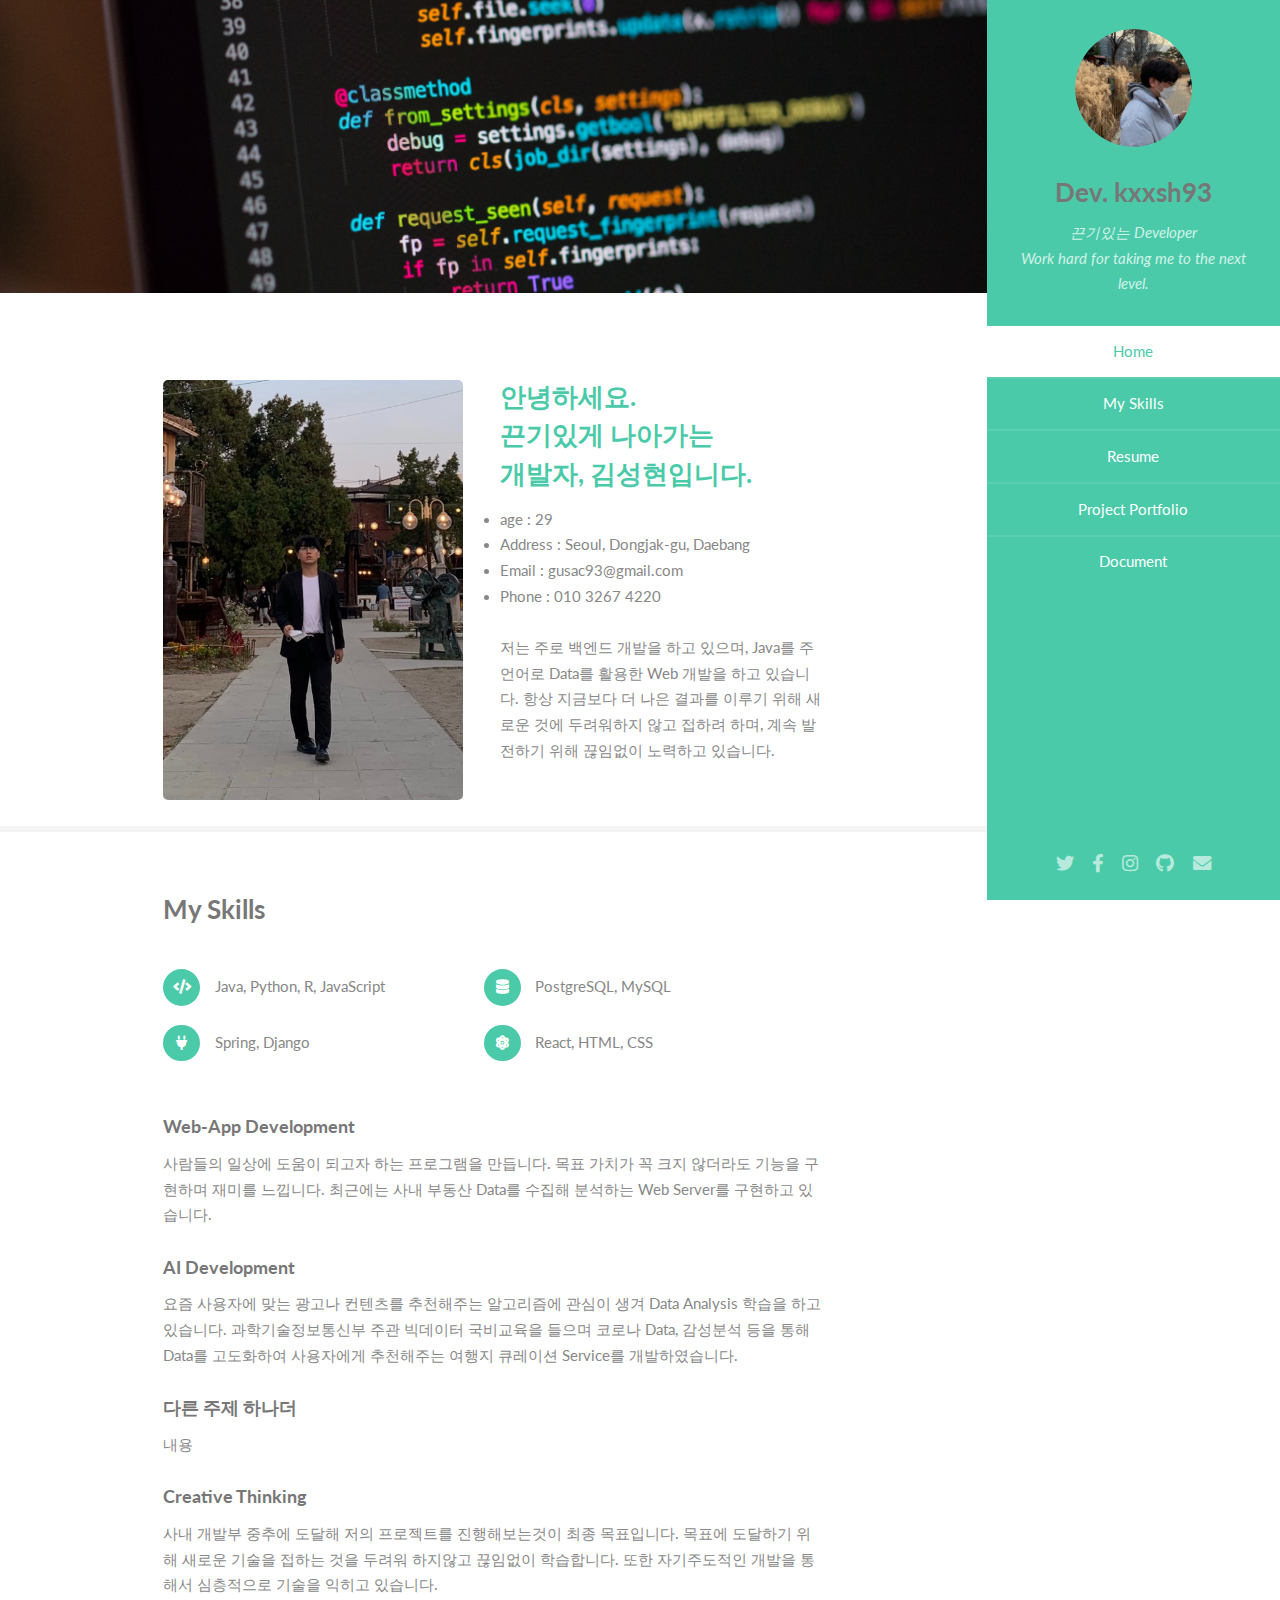
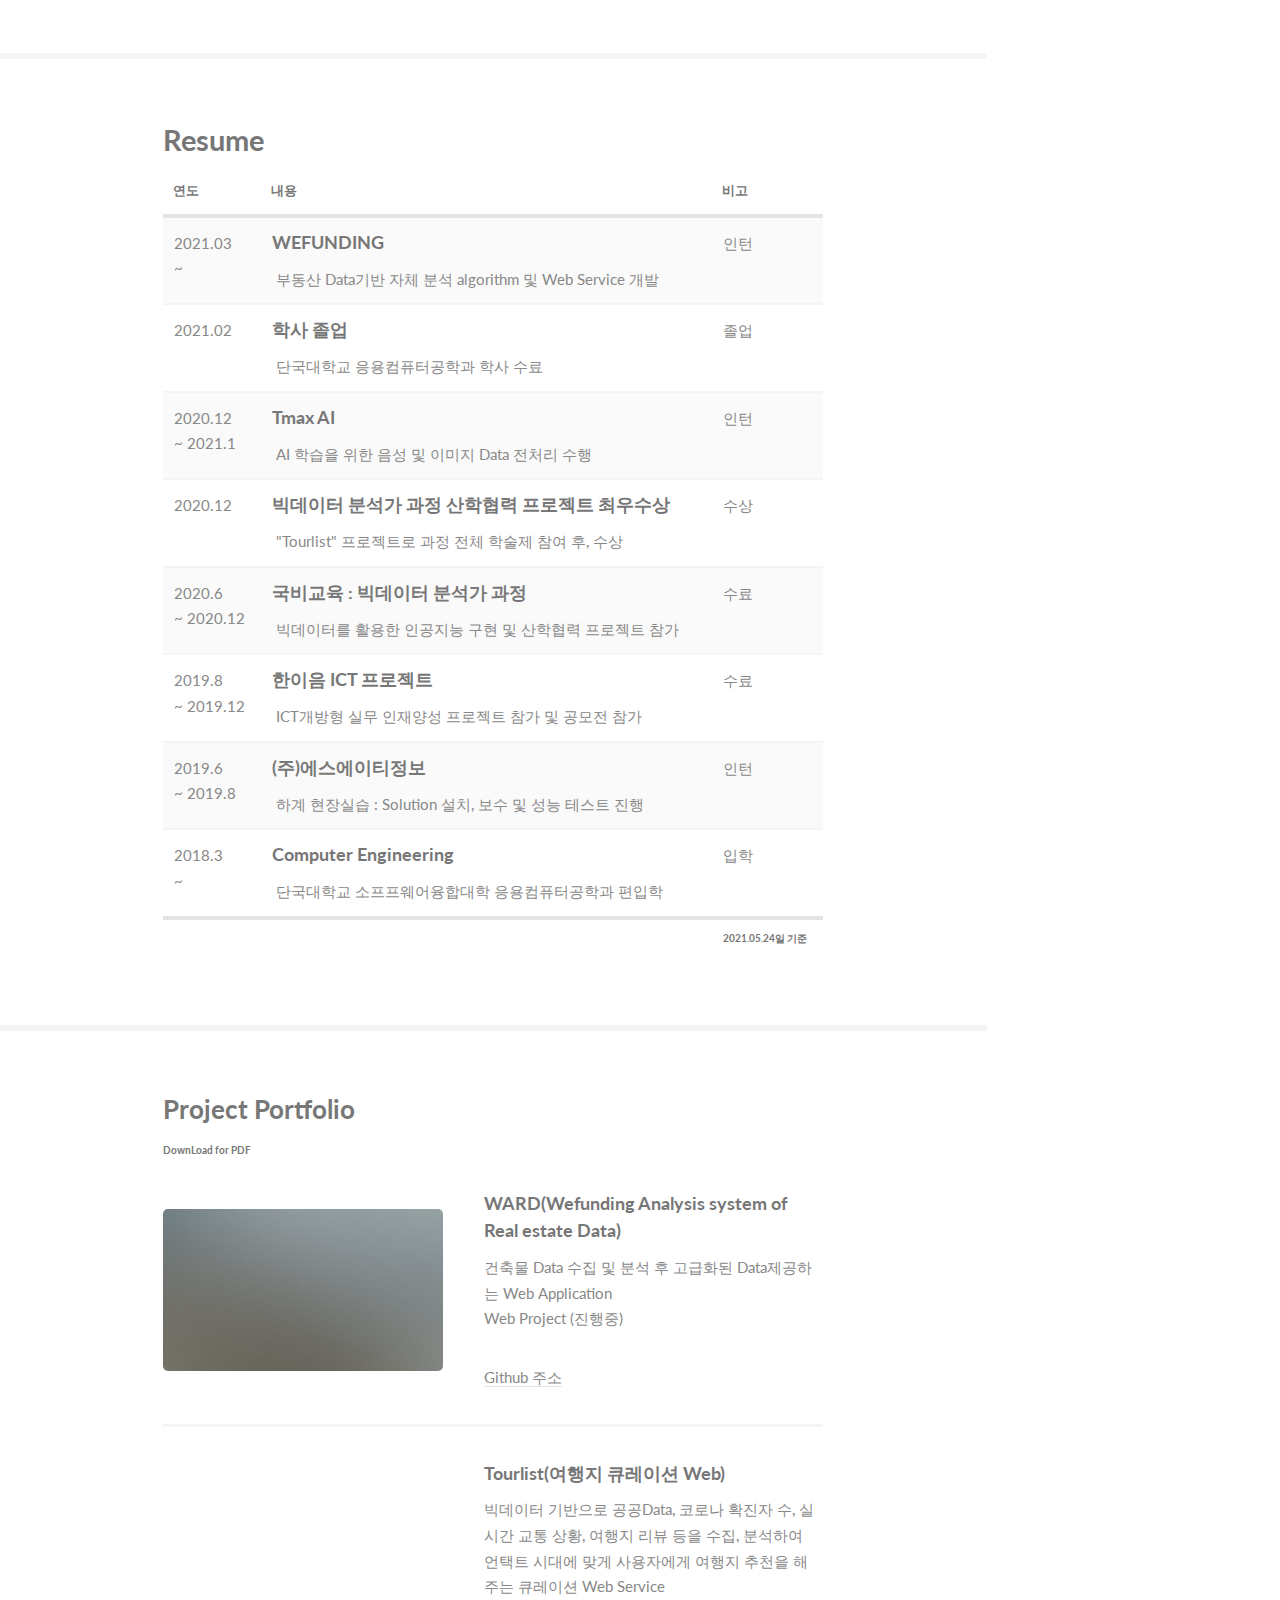
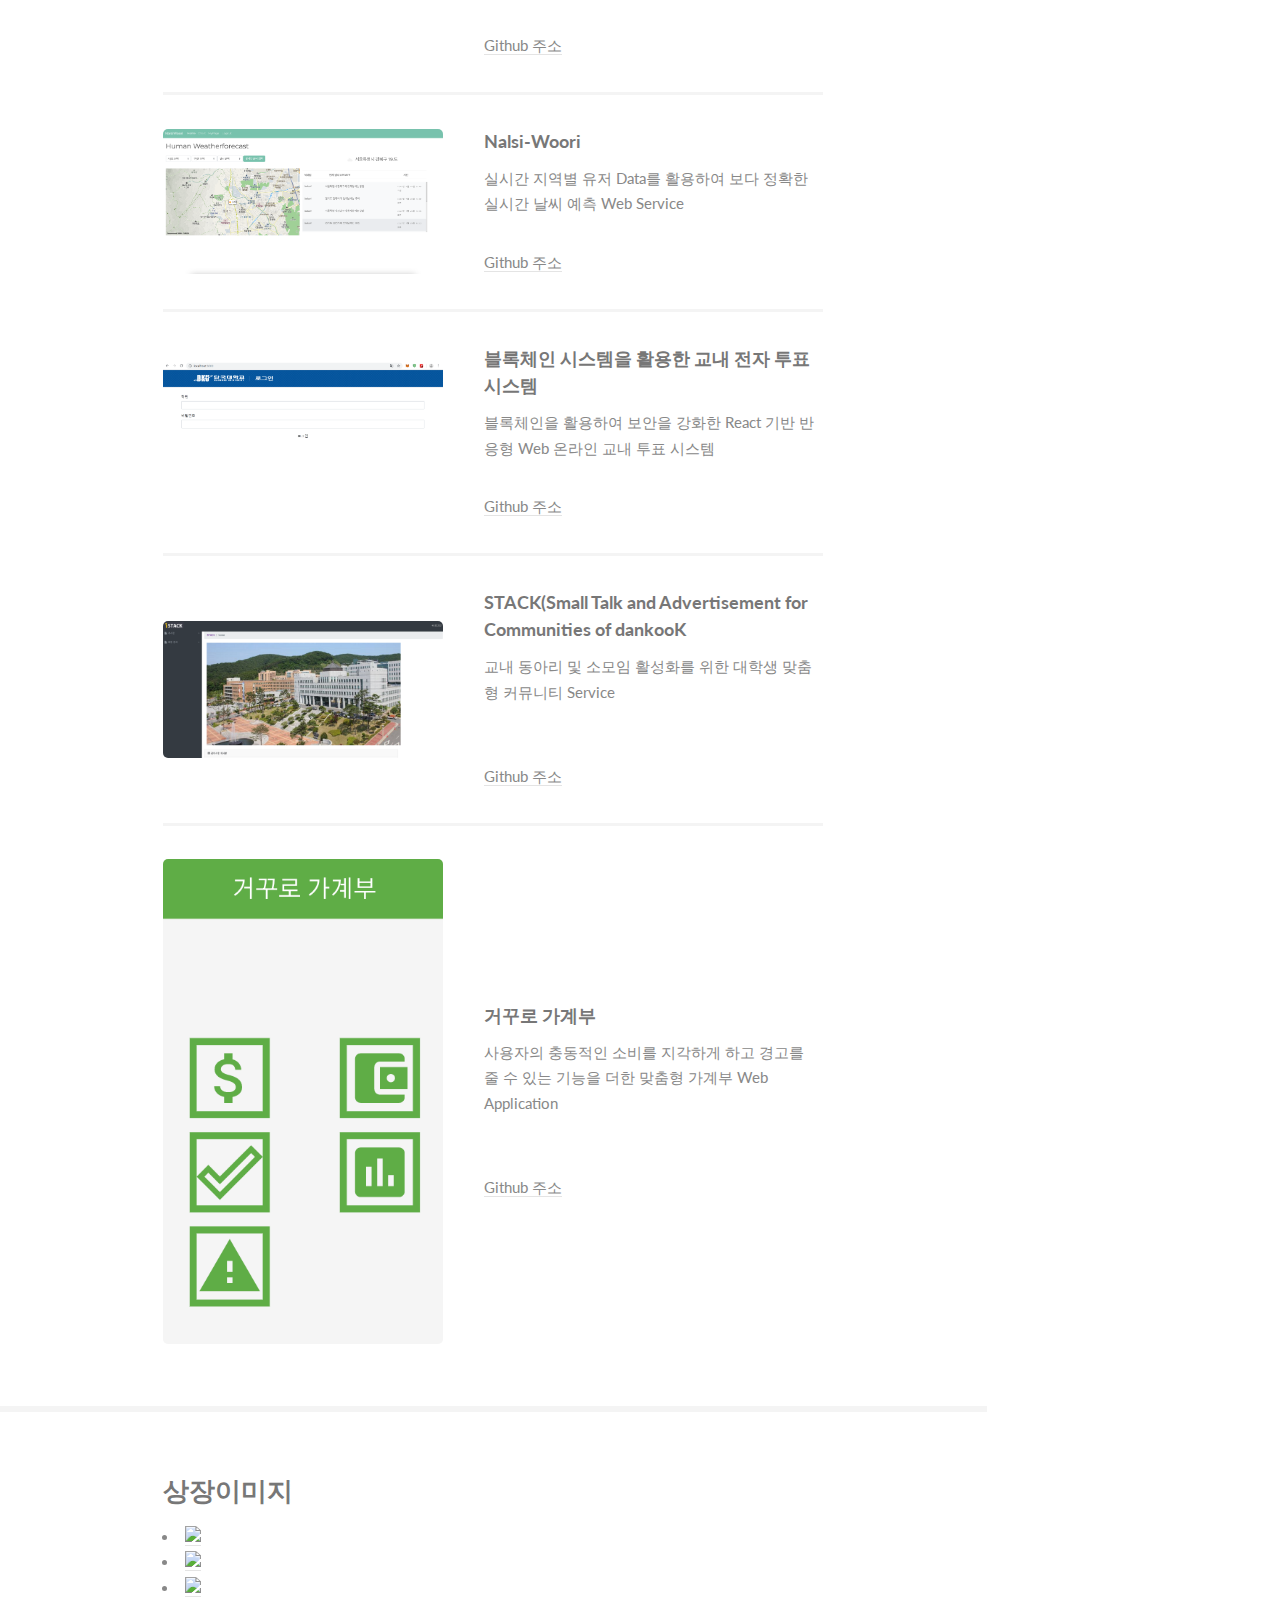
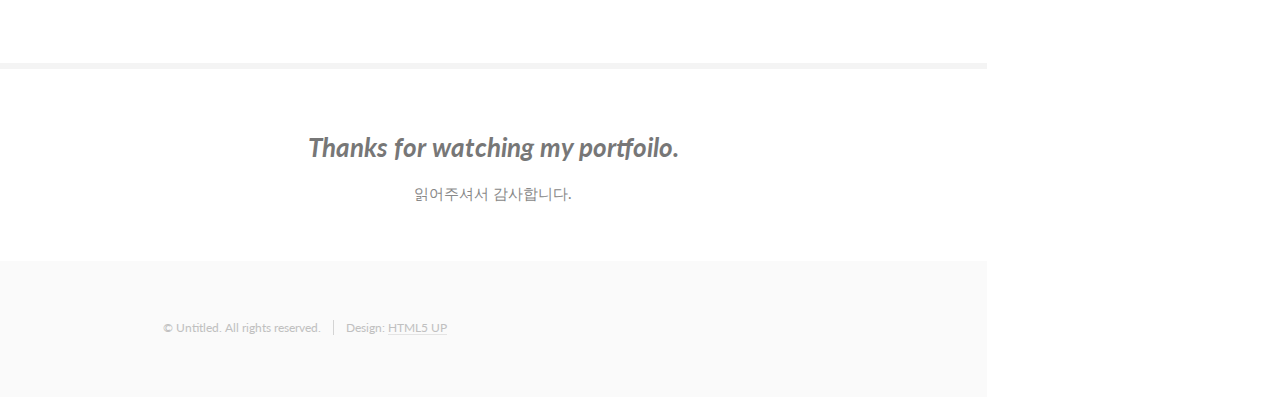
==== commit 584f7e01: "2021.05.26 edit the index.html, add image slide" ====
--- a/index.html
+++ b/index.html
@@ -29,6 +29,7 @@
 						<li><a href="#two">My Skills</a></li>
 						<li><a href="#three">Resume</a></li>
 						<li><a href="#four">Project Portfolio</a></li>
+						<li><a href="#five">Document</a></li>
 <!--						<li><a href="#five">Contact Me</a></li>-->
 					</ul>
 				</nav>
@@ -36,7 +37,7 @@
 					<ul class="icons">
 						<li><a href="#" class="icon brands fa-twitter"><span class="label">Twitter</span></a></li>
 						<li><a href="#" class="icon brands fa-facebook-f"><span class="label">Facebook</span></a></li>
-						<li><a href="https://www.instagram.com/sanghun.lee.127/" class="icon brands fa-instagram" target="_blank"><span class="label">Instagram</span></a></li>
+						<li><a href="https://www.instagram.com/kxx.sh_/" class="icon brands fa-instagram" target="_blank"><span class="label">Instagram</span></a></li>
 						<li><a href="#" class="icon brands fa-github"><span class="label">Github</span></a></li>
 						<li><a href="#" class="icon solid fa-envelope"><span class="label">Email</span></a></li>
 					</ul>
@@ -129,56 +130,56 @@
 										<tbody>
 										<tr>
 											<td>2021.03<br/>
-											~ </td>
+												~ </td>
 											<td><h4>WEFUNDING</h4>
-											&nbsp;부동산 Data기반 자체 분석 algorithm 및 Web Service 개발</td>
+												&nbsp;부동산 Data기반 자체 분석 algorithm 및 Web Service 개발</td>
 											<td>인턴</td>
 										</tr>
 										<tr>
 											<td>2021.02</td>
 											<td><h4>학사 졸업</h4>
-											&nbsp;단국대학교 응용컴퓨터공학과 학사 수료</td>
+												&nbsp;단국대학교 응용컴퓨터공학과 학사 수료</td>
 											<td>졸업</td>
 										</tr>
 										<tr>
 											<td>2020.12<br/>
-											~ 2021.1</td>
+												~ 2021.1</td>
 											<td><h4>Tmax AI</h4>
-											&nbsp;AI 학습을 위한 음성 및 이미지 Data 전처리 수행</td>
+												&nbsp;AI 학습을 위한 음성 및 이미지 Data 전처리 수행</td>
 											<td>인턴</td>
 										</tr>
 										<tr>
 											<td>2020.12</td>
 											<td><h4>빅데이터 분석가 과정 산학협력 프로젝트 최우수상</h4>
-											&nbsp;"Tourlist" 프로젝트로 과정 전체 학술제 참여 후, 수상</td>
+												&nbsp;"Tourlist" 프로젝트로 과정 전체 학술제 참여 후, 수상</td>
 											<td>수상</td>
 										</tr>
 										<tr>
 											<td>2020.6<br/>
 												~ 2020.12</td>
 											<td><h4>국비교육 : 빅데이터 분석가 과정</h4>
-											&nbsp;빅데이터를 활용한 인공지능 구현 및 산학협력 프로젝트 참가</td>
+												&nbsp;빅데이터를 활용한 인공지능 구현 및 산학협력 프로젝트 참가</td>
 											<td>수료</td>
 										</tr>
 										<tr>
 											<td>2019.8<br/>
-											~ 2019.12</td>
+												~ 2019.12</td>
 											<td><h4>한이음 ICT 프로젝트</h4>
-											&nbsp;ICT개방형 실무 인재양성 프로젝트 참가 및 공모전 참가</td>
+												&nbsp;ICT개방형 실무 인재양성 프로젝트 참가 및 공모전 참가</td>
 											<td>수료</td>
 										</tr>
 										<tr>
 											<td>2019.6<br/>
-											~ 2019.8</td>
+												~ 2019.8</td>
 											<td><h4>(주)에스에이티정보</h4>
-											&nbsp;하계 현장실습 : Solution 설치, 보수 및 성능 테스트 진행</td>
+												&nbsp;하계 현장실습 : Solution 설치, 보수 및 성능 테스트 진행</td>
 											<td>인턴</td>
 										</tr>
 										<tr>
 											<td>2018.3<br/>
-											~</td>
+												~</td>
 											<td><h4>Computer Engineering</h4>
-											&nbsp;단국대학교 소프프웨어융합대학 응용컴퓨터공학과 편입학</td>
+												&nbsp;단국대학교 소프프웨어융합대학 응용컴퓨터공학과 편입학</td>
 											<td>입학</td>
 										</tr>
 										</tbody>
@@ -255,7 +256,67 @@
 							</div>
 						</section>
 						<!-- Five -->
-
+						<section id="five">
+							<div class="container">
+								<h3>상장이미지</h3>
+								<div class="slidebox">
+									<input type="radio" name="slide" id="slide01" checked>
+									<input type="radio" name="slide" id="slide02">
+									<input type="radio" name="slide" id="slide03">
+									<input type="radio" name="slide" id="slide04">
+									<ul class="slidelist">
+										<li class="slideitem">
+											<a><img style="width:300px;" src="images/slide05.jpg"></a>
+										</li>
+										<li class="slideitem">
+											<a><img style="width:300px;"  src="images/slide06.jpg"></a>
+										</li>
+										<li class="slideitem">
+											<a><img style="width:300px;" src="images/slide07.jpg"></a>
+										</li>
+										<!-- <li class="slideitem">
+											<a><img src="images/slide04.jpg"></a>
+										</li> -->
+
+									</ul>
+									<div class="slide-control">
+										<div class="control01">
+											<label for="slide04" class="prev"></label>
+											<label for="slide02" class="next"></label>
+										</div>
+										<div class="control02">
+											<label for="slide01" class="prev"></label>
+											<label for="slide03" class="next"></label>
+										</div>
+										<div class="control03">
+											<label for="slide02" class="prev"></label>
+											<label for="slide01" class="next"></label>
+										</div>
+										<!-- <div class="control04">
+											<label for="slide03" class="prev"></label>
+											<label for="slide01" class="next"></label>
+										</div> -->
+									</div>
+								</div>
+
+							</div>
+						</section>
+						<section id="six">
+							<div class="container">
+								<center><div style="margin: 0 auto"><h3><i>Thanks for watching my portfoilo.</i></h3></div></center>
+								<center>읽어주셔서 감사합니다.</center><br/>
+							</div>
+						</section>
+					</div>
+
+					<!-- Footer -->
+					<section id="footer">
+						<div class="container">
+							<ul class="copyright">
+								<li>&copy; Untitled. All rights reserved.</li><li>Design: <a href="http://html5up.net">HTML5 UP</a></li>
+							</ul>
+						</div>
+					</section>
 <!--						<section id="five">-->
 <!--							<div class="container">-->
 <!--								<h3>Contact Me</h3>-->
@@ -605,23 +666,6 @@
 <!--								</div>-->
 <!--							</section>-->
 
-								<section id="five">
-									<div class="container">
-										<center><div style="margin: 0 auto"><h3><i>Thanks for watching my portfoilo.</i></h3></div></center>
-										<center>읽어주셔서 감사합니다.</center><br/>
-									</div>
-								</section>
-					</div>
-
-				<!-- Footer -->
-					<section id="footer">
-						<div class="container">
-							<ul class="copyright">
-								<li>&copy; Untitled. All rights reserved.</li><li>Design: <a href="http://html5up.net">HTML5 UP</a></li>
-							</ul>
-						</div>
-					</section>
-
 			</div>
 
 		<!-- Scripts -->
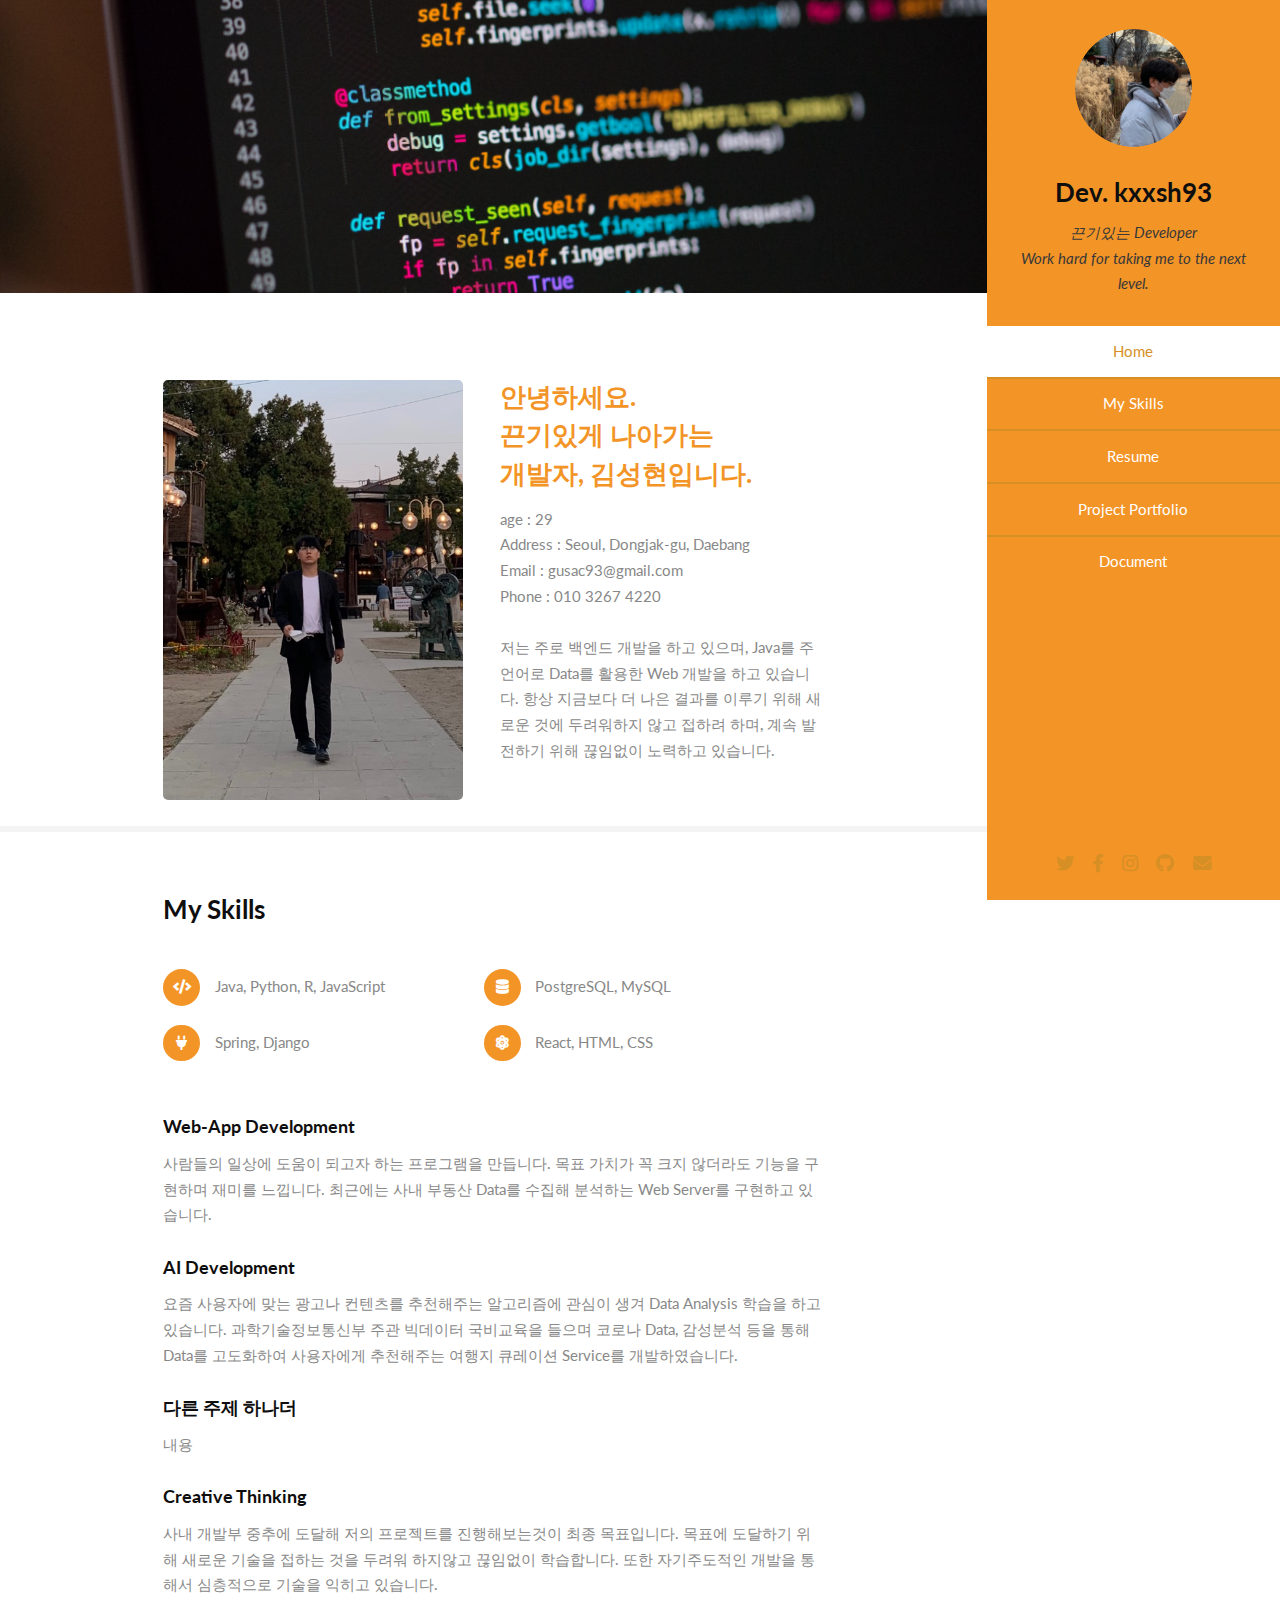
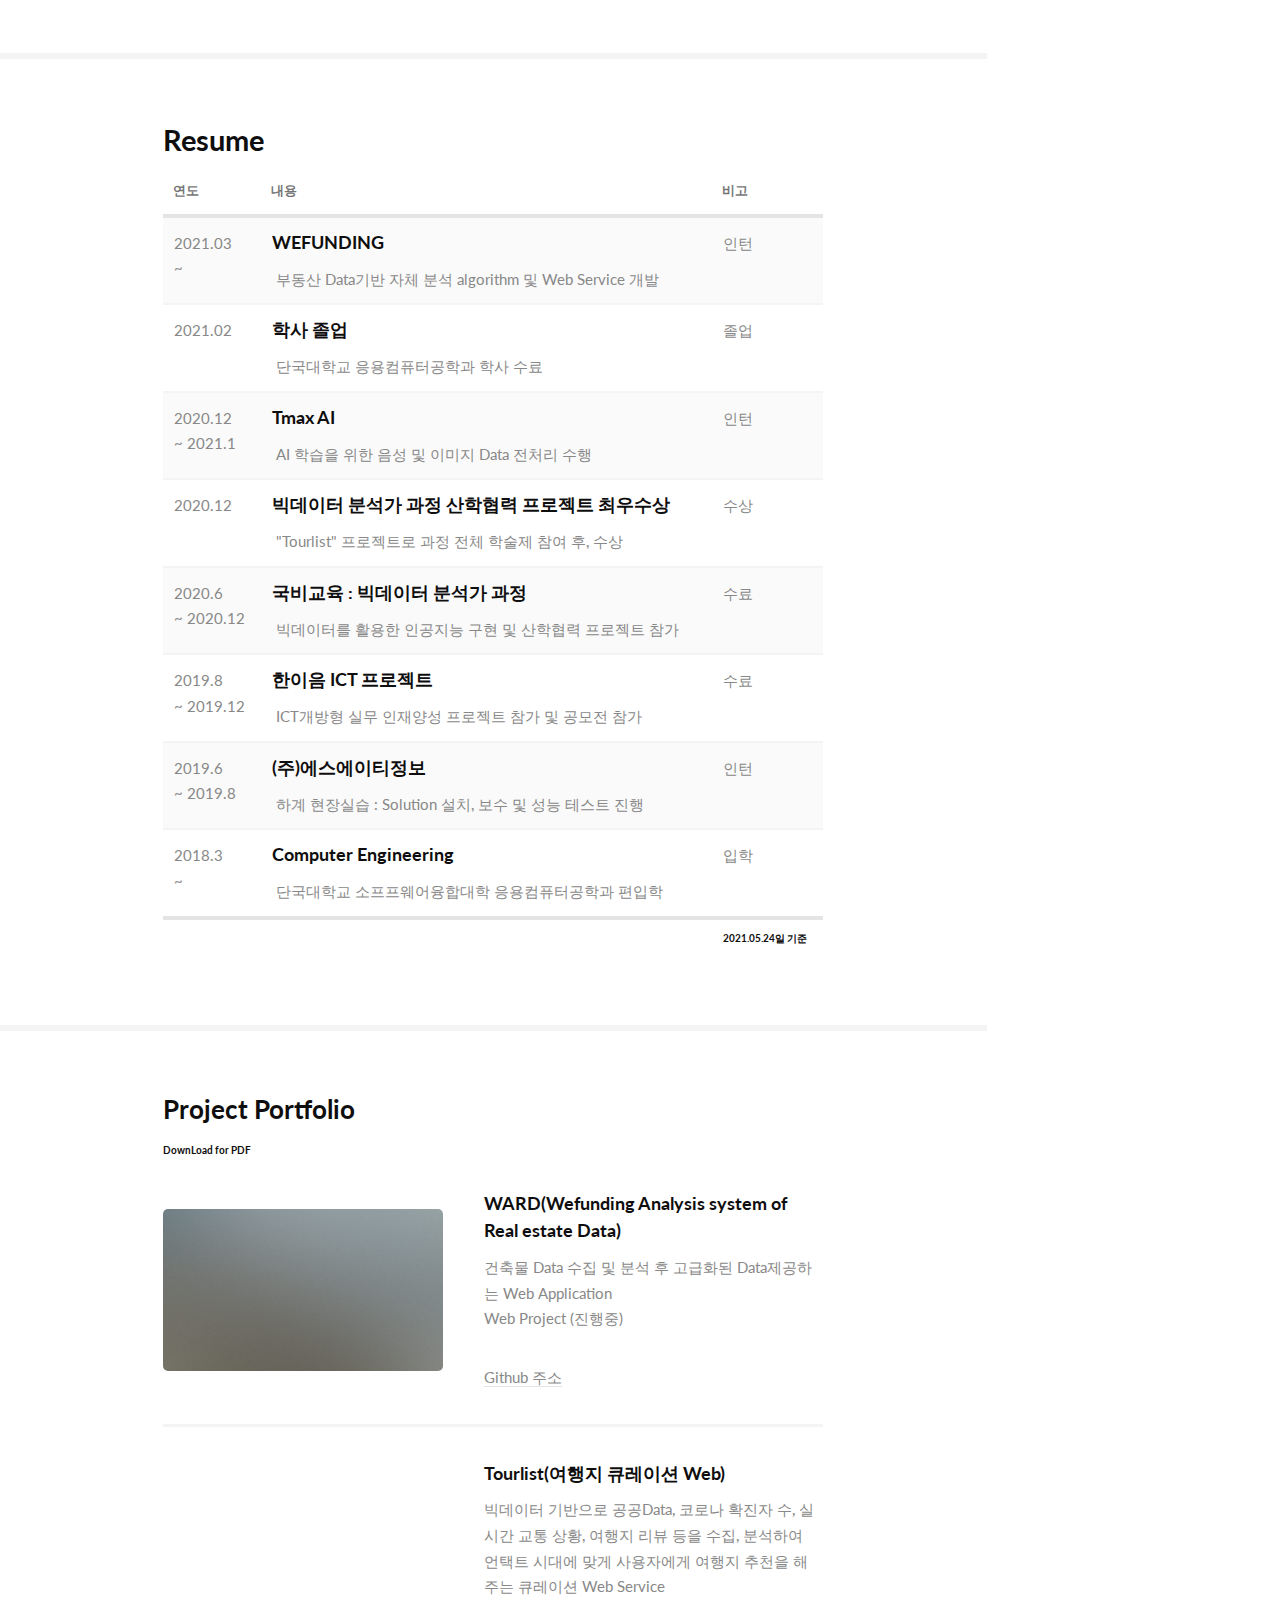
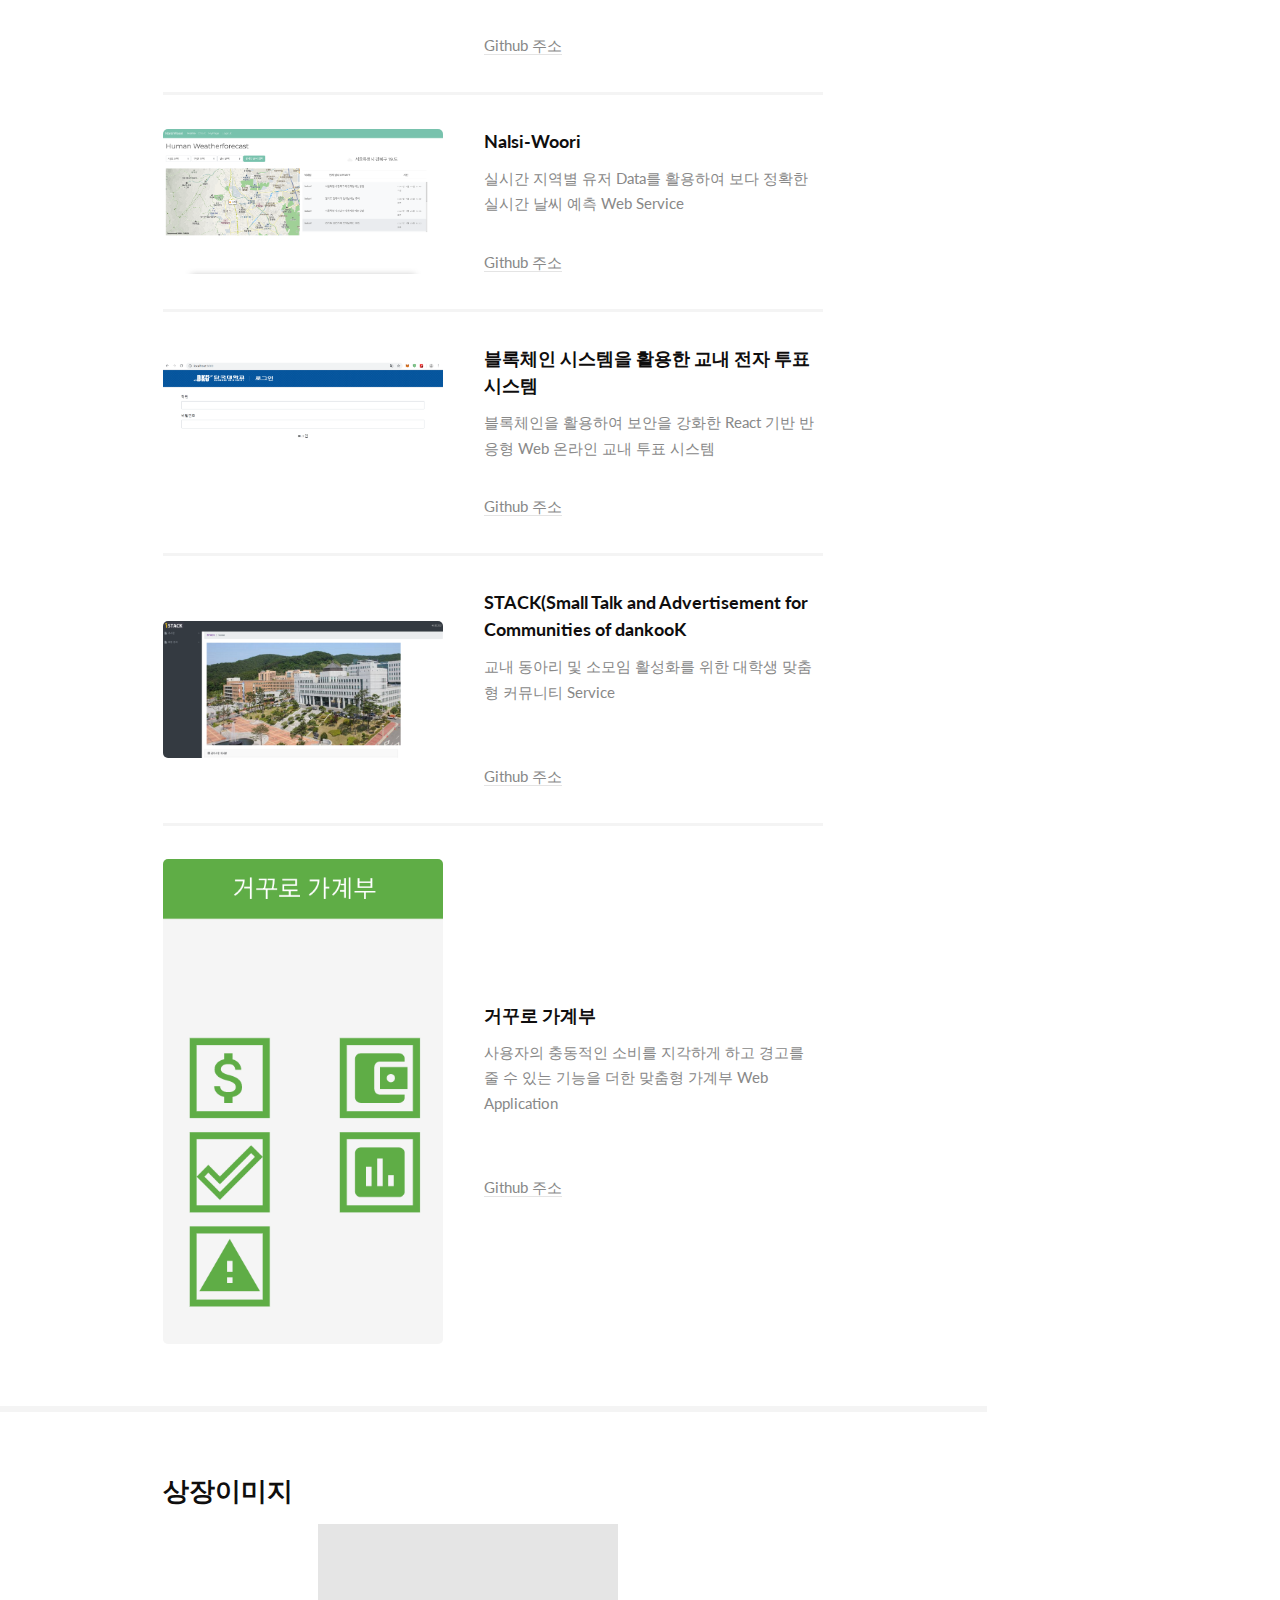
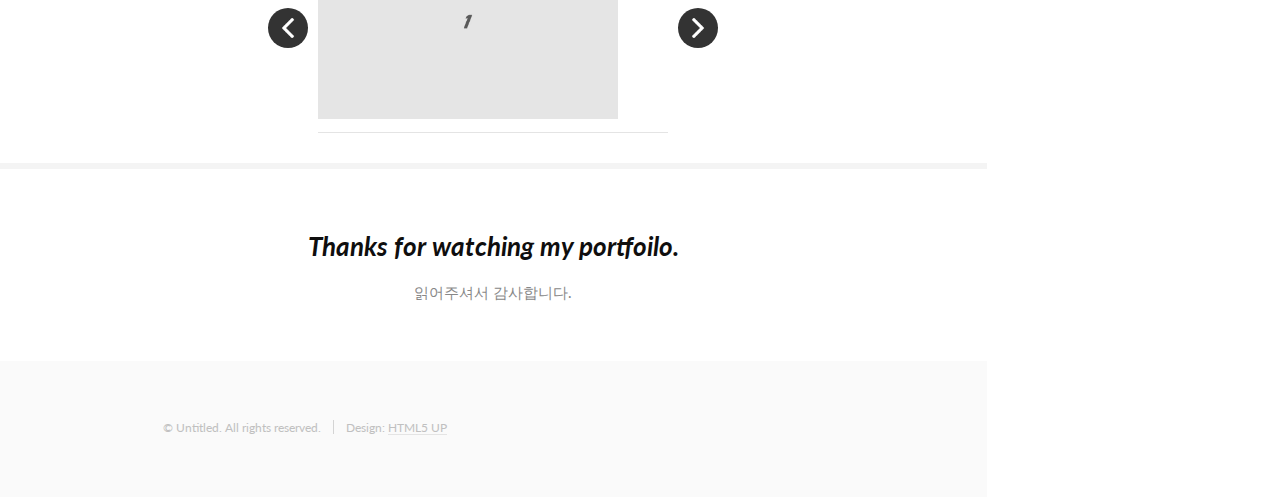
==== commit 16021e41: "2021.05.26 Refactoring the image name" ====
--- a/index.html
+++ b/index.html
@@ -204,7 +204,7 @@
 								<br/>
 								<div class="features">
 									<article>
-										<a href="#" class="image"><img src="images/pic02.jpg" alt="" /></a>
+										<a href="#" class="image"><img src="images/example.jpg" alt="" /></a>
 										<div class="inner">
 											<h4>WARD(Wefunding Analysis system of Real estate Data)</h4>
 											<p>건축물 Data 수집 및 분석 후 고급화된 Data제공하는 Web Application<br/>
@@ -266,13 +266,13 @@
 									<input type="radio" name="slide" id="slide04">
 									<ul class="slidelist">
 										<li class="slideitem">
-											<a><img style="width:300px;" src="images/slide05.jpg"></a>
+											<a><img style="width:300px;" src="images/slide01.jpg"></a>
 										</li>
 										<li class="slideitem">
-											<a><img style="width:300px;"  src="images/slide06.jpg"></a>
+											<a><img style="width:300px;"  src="images/slide02.jpg"></a>
 										</li>
 										<li class="slideitem">
-											<a><img style="width:300px;" src="images/slide07.jpg"></a>
+											<a><img style="width:300px;" src="images/slide03.jpg"></a>
 										</li>
 										<!-- <li class="slideitem">
 											<a><img src="images/slide04.jpg"></a>
@@ -648,14 +648,14 @@
 <!--										<div class="box alt">-->
 <!--											<div class="row gtr-50 gtr-uniform">-->
 <!--												<div class="col-4"><span class="image fit"><img src="images/pic01.jpg" alt="" /></span></div>-->
-<!--												<div class="col-4"><span class="image fit"><img src="images/pic02.jpg" alt="" /></span></div>-->
+<!--												<div class="col-4"><span class="image fit"><img src="images/example.jpg" alt="" /></span></div>-->
 <!--												<div class="col-4"><span class="image fit"><img src="images/pic03.jpg" alt="" /></span></div>-->
-<!--												<div class="col-4"><span class="image fit"><img src="images/pic02.jpg" alt="" /></span></div>-->
+<!--												<div class="col-4"><span class="image fit"><img src="images/example.jpg" alt="" /></span></div>-->
 <!--												<div class="col-4"><span class="image fit"><img src="images/pic03.jpg" alt="" /></span></div>-->
 <!--												<div class="col-4"><span class="image fit"><img src="images/pic01.jpg" alt="" /></span></div>-->
 <!--												<div class="col-4"><span class="image fit"><img src="images/pic03.jpg" alt="" /></span></div>-->
 <!--												<div class="col-4"><span class="image fit"><img src="images/pic01.jpg" alt="" /></span></div>-->
-<!--												<div class="col-4"><span class="image fit"><img src="images/pic02.jpg" alt="" /></span></div>-->
+<!--												<div class="col-4"><span class="image fit"><img src="images/example.jpg" alt="" /></span></div>-->
 <!--											</div>-->
 <!--										</div>-->
 <!--										<h5>Left &amp; Right</h5>-->
--- a/assets/css/main.css
+++ b/assets/css/main.css
@@ -41,10 +41,10 @@
 	quotes: none;
 }
 
-	blockquote:before, blockquote:after, q:before, q:after {
-		content: '';
-		content: none;
-	}
+blockquote:before, blockquote:after, q:before, q:after {
+	content: '';
+	content: none;
+}
 
 table {
 	border-collapse: collapse;
@@ -74,169 +74,412 @@
 
 /* Basic */
 
-	html {
-		box-sizing: border-box;
-	}
-
-	*, *:before, *:after {
-		box-sizing: inherit;
-	}
-
-	body {
-		background: #fff;
-	}
-
-		body.is-preload *, body.is-preload *:before, body.is-preload *:after {
-			-moz-animation: none !important;
-			-webkit-animation: none !important;
-			-ms-animation: none !important;
-			animation: none !important;
-			-moz-transition: none !important;
-			-webkit-transition: none !important;
-			-ms-transition: none !important;
-			transition: none !important;
-		}
-
-	body, input, select, textarea {
-		color: #888;
-		font-family: "Lato", sans-serif;
-		font-size: 16pt;
-		font-weight: 400;
-		line-height: 1.75em;
-	}
-
-	a {
-		-moz-transition: color 0.2s ease-in-out, border-color 0.2s ease-in-out;
-		-webkit-transition: color 0.2s ease-in-out, border-color 0.2s ease-in-out;
-		-ms-transition: color 0.2s ease-in-out, border-color 0.2s ease-in-out;
-		transition: color 0.2s ease-in-out, border-color 0.2s ease-in-out;
-		border-bottom: solid 1px #e4e4e4;
-		color: inherit;
-		text-decoration: none;
-	}
-
-		a:hover {
-			border-bottom-color: transparent;
-			color: #4acaa8 !important;
-		}
-
-	strong, b {
-		color: #777;
-		font-weight: 700;
-	}
-
-	em, i {
-		font-style: italic;
-	}
-
-	p {
-		margin: 0 0 2.25em 0;
-	}
-
-	h1, h2, h3, h4, h5, h6 {
-		color: #777;
-		font-weight: 700;
-		line-height: 1em;
-		margin: 0 0 0.5625em 0;
-	}
-
-		h1 a, h2 a, h3 a, h4 a, h5 a, h6 a {
-			border: 0;
-			color: inherit;
-			text-decoration: none;
-		}
-
-	h2 {
-		font-size: 2em;
-		line-height: 1.5em;
-	}
-
-	h3 {
-		font-size: 1.75em;
-		line-height: 1.5em;
-	}
-
-	h4 {
-		font-size: 1.25em;
-		line-height: 1.5em;
-	}
-
-	h5 {
-		font-size: 0.9em;
-		line-height: 1.5em;
-	}
-
-	h6 {
-		font-size: 0.7em;
-		line-height: 1.5em;
-	}
-
-	sub {
-		font-size: 0.8em;
-		position: relative;
-		top: 0.5em;
-	}
-
-	sup {
-		font-size: 0.8em;
-		position: relative;
-		top: -0.5em;
-	}
-
-	hr {
-		border: 0;
-		border-bottom: solid 2px #f4f4f4;
-		margin: 2.25em 0;
-	}
-
-		hr.major {
-			margin: 3.375em 0;
-		}
-
-	blockquote {
-		border-left: solid 8px #e4e4e4;
-		font-style: italic;
-		margin: 0 0 2.25em 0;
-		padding: 0.5em 0 0.5em 2em;
-	}
-
-	code {
-		background: #555;
-		border-radius: 5px;
-		color: #fff;
-		font-family: "Source Code Pro", monospace;
-		font-size: 0.9em;
-		margin: 0 0.25em;
-		padding: 0.25em 0.65em;
-	}
-
-	pre {
-		font-family: "Source Code Pro", monospace;
-		font-size: 0.9em;
-		margin: 0 0 2.25em 0;
-	}
-
-		pre code {
-			-webkit-overflow-scrolling: touch;
-			display: block;
-			line-height: 1.5em;
-			overflow-x: auto;
-			padding: 1em 1.5em;
-		}
-
-	.align-left {
-		text-align: left;
-	}
-
-	.align-center {
-		text-align: center;
-	}
-
-	.align-right {
-		text-align: right;
-	}
+html {
+	box-sizing: border-box;
+}
+
+*, *:before, *:after {
+	box-sizing: inherit;
+}
+
+body {
+	background: #fff;
+}
+
+body.is-preload *, body.is-preload *:before, body.is-preload *:after {
+	-moz-animation: none !important;
+	-webkit-animation: none !important;
+	-ms-animation: none !important;
+	animation: none !important;
+	-moz-transition: none !important;
+	-webkit-transition: none !important;
+	-ms-transition: none !important;
+	transition: none !important;
+}
+
+body, input, select, textarea {
+	color: rgb(136, 136, 136);
+	font-family: "Lato", sans-serif;
+	font-size: 16pt;
+	font-weight: 400;
+	line-height: 1.75em;
+}
+
+a {
+	-moz-transition: color 0.2s ease-in-out, border-color 0.2s ease-in-out;
+	-webkit-transition: color 0.2s ease-in-out, border-color 0.2s ease-in-out;
+	-ms-transition: color 0.2s ease-in-out, border-color 0.2s ease-in-out;
+	transition: color 0.2s ease-in-out, border-color 0.2s ease-in-out;
+	border-bottom: solid 1px #e4e4e4;
+	color: inherit;
+	text-decoration: none;
+}
+
+a:hover {
+	border-bottom-color: transparent;
+	color: #4acaa8 !important;
+}
+
+strong, b {
+	color: #777;
+	font-weight: 700;
+}
+
+em, i {
+	font-style: italic;
+}
+
+p {
+	margin: 0 0 2.25em 0;
+}
+
+h1, h2, h3, h4, h5, h6 {
+	color: rgb(15, 14, 14);
+	font-weight: 700;
+	line-height: 1em;
+	margin: 0 0 0.5625em 0;
+}
+
+h1 a, h2 a, h3 a, h4 a, h5 a, h6 a {
+	border: 0;
+	color: inherit;
+	text-decoration: none;
+}
+
+h2 {
+	font-size: 2em;
+	line-height: 1.5em;
+}
+
+h3 {
+	font-size: 1.75em;
+	line-height: 1.5em;
+}
+
+h4 {
+	font-size: 1.25em;
+	line-height: 1.5em;
+}
+
+h5 {
+	font-size: 0.9em;
+	line-height: 1.5em;
+}
+
+h6 {
+	font-size: 0.7em;
+	line-height: 1.5em;
+}
+
+sub {
+	font-size: 0.8em;
+	position: relative;
+	top: 0.5em;
+}
+
+sup {
+	font-size: 0.8em;
+	position: relative;
+	top: -0.5em;
+}
+
+hr {
+	border: 0;
+	border-bottom: solid 2px #f4f4f4;
+	margin: 2.25em 0;
+}
+
+hr.major {
+	margin: 3.375em 0;
+}
+
+blockquote {
+	border-left: solid 8px #e4e4e4;
+	font-style: italic;
+	margin: 0 0 2.25em 0;
+	padding: 0.5em 0 0.5em 2em;
+}
+
+code {
+	background: #555;
+	border-radius: 5px;
+	color: #fff;
+	font-family: "Source Code Pro", monospace;
+	font-size: 0.9em;
+	margin: 0 0.25em;
+	padding: 0.25em 0.65em;
+}
+
+pre {
+	font-family: "Source Code Pro", monospace;
+	font-size: 0.9em;
+	margin: 0 0 2.25em 0;
+}
+
+pre code {
+	-webkit-overflow-scrolling: touch;
+	display: block;
+	line-height: 1.5em;
+	overflow-x: auto;
+	padding: 1em 1.5em;
+}
+
+.align-left {
+	text-align: left;
+}
+
+.align-center {
+	text-align: center;
+}
+
+.align-right {
+	text-align: right;
+}
 
 /* Row */
+
+.row {
+	display: flex;
+	flex-wrap: wrap;
+	box-sizing: border-box;
+	align-items: stretch;
+}
+
+.row > * {
+	box-sizing: border-box;
+}
+
+.row.gtr-uniform > * > :last-child {
+	margin-bottom: 0;
+}
+
+.row.aln-left {
+	justify-content: flex-start;
+}
+
+.row.aln-center {
+	justify-content: center;
+}
+
+.row.aln-right {
+	justify-content: flex-end;
+}
+
+.row.aln-top {
+	align-items: flex-start;
+}
+
+.row.aln-middle {
+	align-items: center;
+}
+
+.row.aln-bottom {
+	align-items: flex-end;
+}
+
+.row > .imp {
+	order: -1;
+}
+
+.row > .col-1 {
+	width: 8.33333%;
+}
+
+.row > .off-1 {
+	margin-left: 8.33333%;
+}
+
+.row > .col-2 {
+	width: 16.66667%;
+}
+
+.row > .off-2 {
+	margin-left: 16.66667%;
+}
+
+.row > .col-3 {
+	width: 25%;
+}
+
+.row > .off-3 {
+	margin-left: 25%;
+}
+
+.row > .col-4 {
+	width: 33.33333%;
+}
+
+.row > .off-4 {
+	margin-left: 33.33333%;
+}
+
+.row > .col-5 {
+	width: 41.66667%;
+}
+
+.row > .off-5 {
+	margin-left: 41.66667%;
+}
+
+.row > .col-6 {
+	width: 50%;
+}
+
+.row > .off-6 {
+	margin-left: 50%;
+}
+
+.row > .col-7 {
+	width: 58.33333%;
+}
+
+.row > .off-7 {
+	margin-left: 58.33333%;
+}
+
+.row > .col-8 {
+	width: 66.66667%;
+}
+
+.row > .off-8 {
+	margin-left: 66.66667%;
+}
+
+.row > .col-9 {
+	width: 75%;
+}
+
+.row > .off-9 {
+	margin-left: 75%;
+}
+
+.row > .col-10 {
+	width: 83.33333%;
+}
+
+.row > .off-10 {
+	margin-left: 83.33333%;
+}
+
+.row > .col-11 {
+	width: 91.66667%;
+}
+
+.row > .off-11 {
+	margin-left: 91.66667%;
+}
+
+.row > .col-12 {
+	width: 100%;
+}
+
+.row > .off-12 {
+	margin-left: 100%;
+}
+
+.row.gtr-0 {
+	margin-top: 0;
+	margin-left: 0em;
+}
+
+.row.gtr-0 > * {
+	padding: 0 0 0 0em;
+}
+
+.row.gtr-0.gtr-uniform {
+	margin-top: 0em;
+}
+
+.row.gtr-0.gtr-uniform > * {
+	padding-top: 0em;
+}
+
+.row.gtr-25 {
+	margin-top: 0;
+	margin-left: -0.5em;
+}
+
+.row.gtr-25 > * {
+	padding: 0 0 0 0.5em;
+}
+
+.row.gtr-25.gtr-uniform {
+	margin-top: -0.5em;
+}
+
+.row.gtr-25.gtr-uniform > * {
+	padding-top: 0.5em;
+}
+
+.row.gtr-50 {
+	margin-top: 0;
+	margin-left: -1em;
+}
+
+.row.gtr-50 > * {
+	padding: 0 0 0 1em;
+}
+
+.row.gtr-50.gtr-uniform {
+	margin-top: -1em;
+}
+
+.row.gtr-50.gtr-uniform > * {
+	padding-top: 1em;
+}
+
+.row {
+	margin-top: 0;
+	margin-left: -2em;
+}
+
+.row > * {
+	padding: 0 0 0 2em;
+}
+
+.row.gtr-uniform {
+	margin-top: -2em;
+}
+
+.row.gtr-uniform > * {
+	padding-top: 2em;
+}
+
+.row.gtr-150 {
+	margin-top: 0;
+	margin-left: -3em;
+}
+
+.row.gtr-150 > * {
+	padding: 0 0 0 3em;
+}
+
+.row.gtr-150.gtr-uniform {
+	margin-top: -3em;
+}
+
+.row.gtr-150.gtr-uniform > * {
+	padding-top: 3em;
+}
+
+.row.gtr-200 {
+	margin-top: 0;
+	margin-left: -4em;
+}
+
+.row.gtr-200 > * {
+	padding: 0 0 0 4em;
+}
+
+.row.gtr-200.gtr-uniform {
+	margin-top: -4em;
+}
+
+.row.gtr-200.gtr-uniform > * {
+	padding-top: 4em;
+}
+
+@media screen and (max-width: 1680px) {
 
 	.row {
 		display: flex;
@@ -245,3106 +488,2889 @@
 		align-items: stretch;
 	}
 
-		.row > * {
-			box-sizing: border-box;
-		}
-
-		.row.gtr-uniform > * > :last-child {
-			margin-bottom: 0;
-		}
-
-		.row.aln-left {
-			justify-content: flex-start;
-		}
-
-		.row.aln-center {
-			justify-content: center;
-		}
-
-		.row.aln-right {
-			justify-content: flex-end;
-		}
-
-		.row.aln-top {
-			align-items: flex-start;
-		}
-
-		.row.aln-middle {
-			align-items: center;
-		}
-
-		.row.aln-bottom {
-			align-items: flex-end;
-		}
-
-		.row > .imp {
-			order: -1;
-		}
-
-		.row > .col-1 {
-			width: 8.33333%;
-		}
-
-		.row > .off-1 {
-			margin-left: 8.33333%;
-		}
-
-		.row > .col-2 {
-			width: 16.66667%;
-		}
-
-		.row > .off-2 {
-			margin-left: 16.66667%;
-		}
-
-		.row > .col-3 {
-			width: 25%;
-		}
-
-		.row > .off-3 {
-			margin-left: 25%;
-		}
-
-		.row > .col-4 {
-			width: 33.33333%;
-		}
-
-		.row > .off-4 {
-			margin-left: 33.33333%;
-		}
-
-		.row > .col-5 {
-			width: 41.66667%;
-		}
-
-		.row > .off-5 {
-			margin-left: 41.66667%;
-		}
-
-		.row > .col-6 {
-			width: 50%;
-		}
-
-		.row > .off-6 {
-			margin-left: 50%;
-		}
-
-		.row > .col-7 {
-			width: 58.33333%;
-		}
-
-		.row > .off-7 {
-			margin-left: 58.33333%;
-		}
-
-		.row > .col-8 {
-			width: 66.66667%;
-		}
-
-		.row > .off-8 {
-			margin-left: 66.66667%;
-		}
-
-		.row > .col-9 {
-			width: 75%;
-		}
-
-		.row > .off-9 {
-			margin-left: 75%;
-		}
-
-		.row > .col-10 {
-			width: 83.33333%;
-		}
-
-		.row > .off-10 {
-			margin-left: 83.33333%;
-		}
-
-		.row > .col-11 {
-			width: 91.66667%;
-		}
-
-		.row > .off-11 {
-			margin-left: 91.66667%;
-		}
-
-		.row > .col-12 {
-			width: 100%;
-		}
-
-		.row > .off-12 {
-			margin-left: 100%;
-		}
-
-		.row.gtr-0 {
-			margin-top: 0;
-			margin-left: 0em;
-		}
-
-			.row.gtr-0 > * {
-				padding: 0 0 0 0em;
-			}
-
-			.row.gtr-0.gtr-uniform {
-				margin-top: 0em;
-			}
-
-				.row.gtr-0.gtr-uniform > * {
-					padding-top: 0em;
-				}
-
-		.row.gtr-25 {
-			margin-top: 0;
-			margin-left: -0.5em;
-		}
-
-			.row.gtr-25 > * {
-				padding: 0 0 0 0.5em;
-			}
-
-			.row.gtr-25.gtr-uniform {
-				margin-top: -0.5em;
-			}
-
-				.row.gtr-25.gtr-uniform > * {
-					padding-top: 0.5em;
-				}
-
-		.row.gtr-50 {
-			margin-top: 0;
-			margin-left: -1em;
-		}
-
-			.row.gtr-50 > * {
-				padding: 0 0 0 1em;
-			}
-
-			.row.gtr-50.gtr-uniform {
-				margin-top: -1em;
-			}
-
-				.row.gtr-50.gtr-uniform > * {
-					padding-top: 1em;
-				}
-
-		.row {
-			margin-top: 0;
-			margin-left: -2em;
-		}
-
-			.row > * {
-				padding: 0 0 0 2em;
-			}
-
-			.row.gtr-uniform {
-				margin-top: -2em;
-			}
-
-				.row.gtr-uniform > * {
-					padding-top: 2em;
-				}
-
-		.row.gtr-150 {
-			margin-top: 0;
-			margin-left: -3em;
-		}
-
-			.row.gtr-150 > * {
-				padding: 0 0 0 3em;
-			}
-
-			.row.gtr-150.gtr-uniform {
-				margin-top: -3em;
-			}
-
-				.row.gtr-150.gtr-uniform > * {
-					padding-top: 3em;
-				}
-
-		.row.gtr-200 {
-			margin-top: 0;
-			margin-left: -4em;
-		}
-
-			.row.gtr-200 > * {
-				padding: 0 0 0 4em;
-			}
-
-			.row.gtr-200.gtr-uniform {
-				margin-top: -4em;
-			}
-
-				.row.gtr-200.gtr-uniform > * {
-					padding-top: 4em;
-				}
-
-		@media screen and (max-width: 1680px) {
-
-			.row {
-				display: flex;
-				flex-wrap: wrap;
-				box-sizing: border-box;
-				align-items: stretch;
-			}
-
-				.row > * {
-					box-sizing: border-box;
-				}
-
-				.row.gtr-uniform > * > :last-child {
-					margin-bottom: 0;
-				}
-
-				.row.aln-left {
-					justify-content: flex-start;
-				}
-
-				.row.aln-center {
-					justify-content: center;
-				}
-
-				.row.aln-right {
-					justify-content: flex-end;
-				}
-
-				.row.aln-top {
-					align-items: flex-start;
-				}
-
-				.row.aln-middle {
-					align-items: center;
-				}
-
-				.row.aln-bottom {
-					align-items: flex-end;
-				}
-
-				.row > .imp-xlarge {
-					order: -1;
-				}
-
-				.row > .col-1-xlarge {
-					width: 8.33333%;
-				}
-
-				.row > .off-1-xlarge {
-					margin-left: 8.33333%;
-				}
-
-				.row > .col-2-xlarge {
-					width: 16.66667%;
-				}
-
-				.row > .off-2-xlarge {
-					margin-left: 16.66667%;
-				}
-
-				.row > .col-3-xlarge {
-					width: 25%;
-				}
-
-				.row > .off-3-xlarge {
-					margin-left: 25%;
-				}
-
-				.row > .col-4-xlarge {
-					width: 33.33333%;
-				}
-
-				.row > .off-4-xlarge {
-					margin-left: 33.33333%;
-				}
-
-				.row > .col-5-xlarge {
-					width: 41.66667%;
-				}
-
-				.row > .off-5-xlarge {
-					margin-left: 41.66667%;
-				}
-
-				.row > .col-6-xlarge {
-					width: 50%;
-				}
-
-				.row > .off-6-xlarge {
-					margin-left: 50%;
-				}
-
-				.row > .col-7-xlarge {
-					width: 58.33333%;
-				}
-
-				.row > .off-7-xlarge {
-					margin-left: 58.33333%;
-				}
-
-				.row > .col-8-xlarge {
-					width: 66.66667%;
-				}
-
-				.row > .off-8-xlarge {
-					margin-left: 66.66667%;
-				}
-
-				.row > .col-9-xlarge {
-					width: 75%;
-				}
-
-				.row > .off-9-xlarge {
-					margin-left: 75%;
-				}
-
-				.row > .col-10-xlarge {
-					width: 83.33333%;
-				}
-
-				.row > .off-10-xlarge {
-					margin-left: 83.33333%;
-				}
-
-				.row > .col-11-xlarge {
-					width: 91.66667%;
-				}
-
-				.row > .off-11-xlarge {
-					margin-left: 91.66667%;
-				}
-
-				.row > .col-12-xlarge {
-					width: 100%;
-				}
-
-				.row > .off-12-xlarge {
-					margin-left: 100%;
-				}
-
-				.row.gtr-0 {
-					margin-top: 0;
-					margin-left: 0em;
-				}
-
-					.row.gtr-0 > * {
-						padding: 0 0 0 0em;
-					}
-
-					.row.gtr-0.gtr-uniform {
-						margin-top: 0em;
-					}
-
-						.row.gtr-0.gtr-uniform > * {
-							padding-top: 0em;
-						}
-
-				.row.gtr-25 {
-					margin-top: 0;
-					margin-left: -0.5em;
-				}
-
-					.row.gtr-25 > * {
-						padding: 0 0 0 0.5em;
-					}
-
-					.row.gtr-25.gtr-uniform {
-						margin-top: -0.5em;
-					}
-
-						.row.gtr-25.gtr-uniform > * {
-							padding-top: 0.5em;
-						}
-
-				.row.gtr-50 {
-					margin-top: 0;
-					margin-left: -1em;
-				}
-
-					.row.gtr-50 > * {
-						padding: 0 0 0 1em;
-					}
-
-					.row.gtr-50.gtr-uniform {
-						margin-top: -1em;
-					}
-
-						.row.gtr-50.gtr-uniform > * {
-							padding-top: 1em;
-						}
-
-				.row {
-					margin-top: 0;
-					margin-left: -2em;
-				}
-
-					.row > * {
-						padding: 0 0 0 2em;
-					}
-
-					.row.gtr-uniform {
-						margin-top: -2em;
-					}
-
-						.row.gtr-uniform > * {
-							padding-top: 2em;
-						}
-
-				.row.gtr-150 {
-					margin-top: 0;
-					margin-left: -3em;
-				}
-
-					.row.gtr-150 > * {
-						padding: 0 0 0 3em;
-					}
-
-					.row.gtr-150.gtr-uniform {
-						margin-top: -3em;
-					}
-
-						.row.gtr-150.gtr-uniform > * {
-							padding-top: 3em;
-						}
-
-				.row.gtr-200 {
-					margin-top: 0;
-					margin-left: -4em;
-				}
-
-					.row.gtr-200 > * {
-						padding: 0 0 0 4em;
-					}
-
-					.row.gtr-200.gtr-uniform {
-						margin-top: -4em;
-					}
-
-						.row.gtr-200.gtr-uniform > * {
-							padding-top: 4em;
-						}
-
-		}
-
-		@media screen and (max-width: 1280px) {
-
-			.row {
-				display: flex;
-				flex-wrap: wrap;
-				box-sizing: border-box;
-				align-items: stretch;
-			}
-
-				.row > * {
-					box-sizing: border-box;
-				}
-
-				.row.gtr-uniform > * > :last-child {
-					margin-bottom: 0;
-				}
-
-				.row.aln-left {
-					justify-content: flex-start;
-				}
-
-				.row.aln-center {
-					justify-content: center;
-				}
-
-				.row.aln-right {
-					justify-content: flex-end;
-				}
-
-				.row.aln-top {
-					align-items: flex-start;
-				}
-
-				.row.aln-middle {
-					align-items: center;
-				}
-
-				.row.aln-bottom {
-					align-items: flex-end;
-				}
-
-				.row > .imp-large {
-					order: -1;
-				}
-
-				.row > .col-1-large {
-					width: 8.33333%;
-				}
-
-				.row > .off-1-large {
-					margin-left: 8.33333%;
-				}
-
-				.row > .col-2-large {
-					width: 16.66667%;
-				}
-
-				.row > .off-2-large {
-					margin-left: 16.66667%;
-				}
-
-				.row > .col-3-large {
-					width: 25%;
-				}
-
-				.row > .off-3-large {
-					margin-left: 25%;
-				}
-
-				.row > .col-4-large {
-					width: 33.33333%;
-				}
-
-				.row > .off-4-large {
-					margin-left: 33.33333%;
-				}
-
-				.row > .col-5-large {
-					width: 41.66667%;
-				}
-
-				.row > .off-5-large {
-					margin-left: 41.66667%;
-				}
-
-				.row > .col-6-large {
-					width: 50%;
-				}
-
-				.row > .off-6-large {
-					margin-left: 50%;
-				}
-
-				.row > .col-7-large {
-					width: 58.33333%;
-				}
-
-				.row > .off-7-large {
-					margin-left: 58.33333%;
-				}
-
-				.row > .col-8-large {
-					width: 66.66667%;
-				}
-
-				.row > .off-8-large {
-					margin-left: 66.66667%;
-				}
-
-				.row > .col-9-large {
-					width: 75%;
-				}
-
-				.row > .off-9-large {
-					margin-left: 75%;
-				}
-
-				.row > .col-10-large {
-					width: 83.33333%;
-				}
-
-				.row > .off-10-large {
-					margin-left: 83.33333%;
-				}
-
-				.row > .col-11-large {
-					width: 91.66667%;
-				}
-
-				.row > .off-11-large {
-					margin-left: 91.66667%;
-				}
-
-				.row > .col-12-large {
-					width: 100%;
-				}
-
-				.row > .off-12-large {
-					margin-left: 100%;
-				}
-
-				.row.gtr-0 {
-					margin-top: 0;
-					margin-left: 0em;
-				}
-
-					.row.gtr-0 > * {
-						padding: 0 0 0 0em;
-					}
-
-					.row.gtr-0.gtr-uniform {
-						margin-top: 0em;
-					}
-
-						.row.gtr-0.gtr-uniform > * {
-							padding-top: 0em;
-						}
-
-				.row.gtr-25 {
-					margin-top: 0;
-					margin-left: -0.375em;
-				}
-
-					.row.gtr-25 > * {
-						padding: 0 0 0 0.375em;
-					}
-
-					.row.gtr-25.gtr-uniform {
-						margin-top: -0.375em;
-					}
-
-						.row.gtr-25.gtr-uniform > * {
-							padding-top: 0.375em;
-						}
-
-				.row.gtr-50 {
-					margin-top: 0;
-					margin-left: -0.75em;
-				}
-
-					.row.gtr-50 > * {
-						padding: 0 0 0 0.75em;
-					}
-
-					.row.gtr-50.gtr-uniform {
-						margin-top: -0.75em;
-					}
-
-						.row.gtr-50.gtr-uniform > * {
-							padding-top: 0.75em;
-						}
-
-				.row {
-					margin-top: 0;
-					margin-left: -1.5em;
-				}
-
-					.row > * {
-						padding: 0 0 0 1.5em;
-					}
-
-					.row.gtr-uniform {
-						margin-top: -1.5em;
-					}
-
-						.row.gtr-uniform > * {
-							padding-top: 1.5em;
-						}
-
-				.row.gtr-150 {
-					margin-top: 0;
-					margin-left: -2.25em;
-				}
-
-					.row.gtr-150 > * {
-						padding: 0 0 0 2.25em;
-					}
-
-					.row.gtr-150.gtr-uniform {
-						margin-top: -2.25em;
-					}
-
-						.row.gtr-150.gtr-uniform > * {
-							padding-top: 2.25em;
-						}
-
-				.row.gtr-200 {
-					margin-top: 0;
-					margin-left: -3em;
-				}
-
-					.row.gtr-200 > * {
-						padding: 0 0 0 3em;
-					}
-
-					.row.gtr-200.gtr-uniform {
-						margin-top: -3em;
-					}
-
-						.row.gtr-200.gtr-uniform > * {
-							padding-top: 3em;
-						}
-
-		}
-
-		@media screen and (max-width: 1024px) {
-
-			.row {
-				display: flex;
-				flex-wrap: wrap;
-				box-sizing: border-box;
-				align-items: stretch;
-			}
-
-				.row > * {
-					box-sizing: border-box;
-				}
-
-				.row.gtr-uniform > * > :last-child {
-					margin-bottom: 0;
-				}
-
-				.row.aln-left {
-					justify-content: flex-start;
-				}
-
-				.row.aln-center {
-					justify-content: center;
-				}
-
-				.row.aln-right {
-					justify-content: flex-end;
-				}
-
-				.row.aln-top {
-					align-items: flex-start;
-				}
-
-				.row.aln-middle {
-					align-items: center;
-				}
-
-				.row.aln-bottom {
-					align-items: flex-end;
-				}
-
-				.row > .imp-medium {
-					order: -1;
-				}
-
-				.row > .col-1-medium {
-					width: 8.33333%;
-				}
-
-				.row > .off-1-medium {
-					margin-left: 8.33333%;
-				}
-
-				.row > .col-2-medium {
-					width: 16.66667%;
-				}
-
-				.row > .off-2-medium {
-					margin-left: 16.66667%;
-				}
-
-				.row > .col-3-medium {
-					width: 25%;
-				}
-
-				.row > .off-3-medium {
-					margin-left: 25%;
-				}
-
-				.row > .col-4-medium {
-					width: 33.33333%;
-				}
-
-				.row > .off-4-medium {
-					margin-left: 33.33333%;
-				}
-
-				.row > .col-5-medium {
-					width: 41.66667%;
-				}
-
-				.row > .off-5-medium {
-					margin-left: 41.66667%;
-				}
-
-				.row > .col-6-medium {
-					width: 50%;
-				}
-
-				.row > .off-6-medium {
-					margin-left: 50%;
-				}
-
-				.row > .col-7-medium {
-					width: 58.33333%;
-				}
-
-				.row > .off-7-medium {
-					margin-left: 58.33333%;
-				}
-
-				.row > .col-8-medium {
-					width: 66.66667%;
-				}
-
-				.row > .off-8-medium {
-					margin-left: 66.66667%;
-				}
-
-				.row > .col-9-medium {
-					width: 75%;
-				}
-
-				.row > .off-9-medium {
-					margin-left: 75%;
-				}
-
-				.row > .col-10-medium {
-					width: 83.33333%;
-				}
-
-				.row > .off-10-medium {
-					margin-left: 83.33333%;
-				}
-
-				.row > .col-11-medium {
-					width: 91.66667%;
-				}
-
-				.row > .off-11-medium {
-					margin-left: 91.66667%;
-				}
-
-				.row > .col-12-medium {
-					width: 100%;
-				}
-
-				.row > .off-12-medium {
-					margin-left: 100%;
-				}
-
-				.row.gtr-0 {
-					margin-top: 0;
-					margin-left: 0em;
-				}
-
-					.row.gtr-0 > * {
-						padding: 0 0 0 0em;
-					}
-
-					.row.gtr-0.gtr-uniform {
-						margin-top: 0em;
-					}
-
-						.row.gtr-0.gtr-uniform > * {
-							padding-top: 0em;
-						}
-
-				.row.gtr-25 {
-					margin-top: 0;
-					margin-left: -0.375em;
-				}
-
-					.row.gtr-25 > * {
-						padding: 0 0 0 0.375em;
-					}
-
-					.row.gtr-25.gtr-uniform {
-						margin-top: -0.375em;
-					}
-
-						.row.gtr-25.gtr-uniform > * {
-							padding-top: 0.375em;
-						}
-
-				.row.gtr-50 {
-					margin-top: 0;
-					margin-left: -0.75em;
-				}
-
-					.row.gtr-50 > * {
-						padding: 0 0 0 0.75em;
-					}
-
-					.row.gtr-50.gtr-uniform {
-						margin-top: -0.75em;
-					}
-
-						.row.gtr-50.gtr-uniform > * {
-							padding-top: 0.75em;
-						}
-
-				.row {
-					margin-top: 0;
-					margin-left: -1.5em;
-				}
-
-					.row > * {
-						padding: 0 0 0 1.5em;
-					}
-
-					.row.gtr-uniform {
-						margin-top: -1.5em;
-					}
-
-						.row.gtr-uniform > * {
-							padding-top: 1.5em;
-						}
-
-				.row.gtr-150 {
-					margin-top: 0;
-					margin-left: -2.25em;
-				}
-
-					.row.gtr-150 > * {
-						padding: 0 0 0 2.25em;
-					}
-
-					.row.gtr-150.gtr-uniform {
-						margin-top: -2.25em;
-					}
-
-						.row.gtr-150.gtr-uniform > * {
-							padding-top: 2.25em;
-						}
-
-				.row.gtr-200 {
-					margin-top: 0;
-					margin-left: -3em;
-				}
-
-					.row.gtr-200 > * {
-						padding: 0 0 0 3em;
-					}
-
-					.row.gtr-200.gtr-uniform {
-						margin-top: -3em;
-					}
-
-						.row.gtr-200.gtr-uniform > * {
-							padding-top: 3em;
-						}
-
-		}
-
-		@media screen and (max-width: 736px) {
-
-			.row {
-				display: flex;
-				flex-wrap: wrap;
-				box-sizing: border-box;
-				align-items: stretch;
-			}
-
-				.row > * {
-					box-sizing: border-box;
-				}
-
-				.row.gtr-uniform > * > :last-child {
-					margin-bottom: 0;
-				}
-
-				.row.aln-left {
-					justify-content: flex-start;
-				}
-
-				.row.aln-center {
-					justify-content: center;
-				}
-
-				.row.aln-right {
-					justify-content: flex-end;
-				}
-
-				.row.aln-top {
-					align-items: flex-start;
-				}
-
-				.row.aln-middle {
-					align-items: center;
-				}
-
-				.row.aln-bottom {
-					align-items: flex-end;
-				}
-
-				.row > .imp-small {
-					order: -1;
-				}
-
-				.row > .col-1-small {
-					width: 8.33333%;
-				}
-
-				.row > .off-1-small {
-					margin-left: 8.33333%;
-				}
-
-				.row > .col-2-small {
-					width: 16.66667%;
-				}
-
-				.row > .off-2-small {
-					margin-left: 16.66667%;
-				}
-
-				.row > .col-3-small {
-					width: 25%;
-				}
-
-				.row > .off-3-small {
-					margin-left: 25%;
-				}
-
-				.row > .col-4-small {
-					width: 33.33333%;
-				}
-
-				.row > .off-4-small {
-					margin-left: 33.33333%;
-				}
-
-				.row > .col-5-small {
-					width: 41.66667%;
-				}
-
-				.row > .off-5-small {
-					margin-left: 41.66667%;
-				}
-
-				.row > .col-6-small {
-					width: 50%;
-				}
-
-				.row > .off-6-small {
-					margin-left: 50%;
-				}
-
-				.row > .col-7-small {
-					width: 58.33333%;
-				}
-
-				.row > .off-7-small {
-					margin-left: 58.33333%;
-				}
-
-				.row > .col-8-small {
-					width: 66.66667%;
-				}
-
-				.row > .off-8-small {
-					margin-left: 66.66667%;
-				}
-
-				.row > .col-9-small {
-					width: 75%;
-				}
-
-				.row > .off-9-small {
-					margin-left: 75%;
-				}
-
-				.row > .col-10-small {
-					width: 83.33333%;
-				}
-
-				.row > .off-10-small {
-					margin-left: 83.33333%;
-				}
-
-				.row > .col-11-small {
-					width: 91.66667%;
-				}
-
-				.row > .off-11-small {
-					margin-left: 91.66667%;
-				}
-
-				.row > .col-12-small {
-					width: 100%;
-				}
-
-				.row > .off-12-small {
-					margin-left: 100%;
-				}
-
-				.row.gtr-0 {
-					margin-top: 0;
-					margin-left: 0em;
-				}
-
-					.row.gtr-0 > * {
-						padding: 0 0 0 0em;
-					}
-
-					.row.gtr-0.gtr-uniform {
-						margin-top: 0em;
-					}
-
-						.row.gtr-0.gtr-uniform > * {
-							padding-top: 0em;
-						}
-
-				.row.gtr-25 {
-					margin-top: 0;
-					margin-left: -0.3125em;
-				}
-
-					.row.gtr-25 > * {
-						padding: 0 0 0 0.3125em;
-					}
-
-					.row.gtr-25.gtr-uniform {
-						margin-top: -0.3125em;
-					}
-
-						.row.gtr-25.gtr-uniform > * {
-							padding-top: 0.3125em;
-						}
-
-				.row.gtr-50 {
-					margin-top: 0;
-					margin-left: -0.625em;
-				}
-
-					.row.gtr-50 > * {
-						padding: 0 0 0 0.625em;
-					}
-
-					.row.gtr-50.gtr-uniform {
-						margin-top: -0.625em;
-					}
-
-						.row.gtr-50.gtr-uniform > * {
-							padding-top: 0.625em;
-						}
-
-				.row {
-					margin-top: 0;
-					margin-left: -1.25em;
-				}
-
-					.row > * {
-						padding: 0 0 0 1.25em;
-					}
-
-					.row.gtr-uniform {
-						margin-top: -1.25em;
-					}
-
-						.row.gtr-uniform > * {
-							padding-top: 1.25em;
-						}
-
-				.row.gtr-150 {
-					margin-top: 0;
-					margin-left: -1.875em;
-				}
-
-					.row.gtr-150 > * {
-						padding: 0 0 0 1.875em;
-					}
-
-					.row.gtr-150.gtr-uniform {
-						margin-top: -1.875em;
-					}
-
-						.row.gtr-150.gtr-uniform > * {
-							padding-top: 1.875em;
-						}
-
-				.row.gtr-200 {
-					margin-top: 0;
-					margin-left: -2.5em;
-				}
-
-					.row.gtr-200 > * {
-						padding: 0 0 0 2.5em;
-					}
-
-					.row.gtr-200.gtr-uniform {
-						margin-top: -2.5em;
-					}
-
-						.row.gtr-200.gtr-uniform > * {
-							padding-top: 2.5em;
-						}
-
-		}
-
-		@media screen and (max-width: 480px) {
-
-			.row {
-				display: flex;
-				flex-wrap: wrap;
-				box-sizing: border-box;
-				align-items: stretch;
-			}
-
-				.row > * {
-					box-sizing: border-box;
-				}
-
-				.row.gtr-uniform > * > :last-child {
-					margin-bottom: 0;
-				}
-
-				.row.aln-left {
-					justify-content: flex-start;
-				}
-
-				.row.aln-center {
-					justify-content: center;
-				}
-
-				.row.aln-right {
-					justify-content: flex-end;
-				}
-
-				.row.aln-top {
-					align-items: flex-start;
-				}
-
-				.row.aln-middle {
-					align-items: center;
-				}
-
-				.row.aln-bottom {
-					align-items: flex-end;
-				}
-
-				.row > .imp-xsmall {
-					order: -1;
-				}
-
-				.row > .col-1-xsmall {
-					width: 8.33333%;
-				}
-
-				.row > .off-1-xsmall {
-					margin-left: 8.33333%;
-				}
-
-				.row > .col-2-xsmall {
-					width: 16.66667%;
-				}
-
-				.row > .off-2-xsmall {
-					margin-left: 16.66667%;
-				}
-
-				.row > .col-3-xsmall {
-					width: 25%;
-				}
-
-				.row > .off-3-xsmall {
-					margin-left: 25%;
-				}
-
-				.row > .col-4-xsmall {
-					width: 33.33333%;
-				}
-
-				.row > .off-4-xsmall {
-					margin-left: 33.33333%;
-				}
-
-				.row > .col-5-xsmall {
-					width: 41.66667%;
-				}
-
-				.row > .off-5-xsmall {
-					margin-left: 41.66667%;
-				}
-
-				.row > .col-6-xsmall {
-					width: 50%;
-				}
-
-				.row > .off-6-xsmall {
-					margin-left: 50%;
-				}
-
-				.row > .col-7-xsmall {
-					width: 58.33333%;
-				}
-
-				.row > .off-7-xsmall {
-					margin-left: 58.33333%;
-				}
-
-				.row > .col-8-xsmall {
-					width: 66.66667%;
-				}
-
-				.row > .off-8-xsmall {
-					margin-left: 66.66667%;
-				}
-
-				.row > .col-9-xsmall {
-					width: 75%;
-				}
-
-				.row > .off-9-xsmall {
-					margin-left: 75%;
-				}
-
-				.row > .col-10-xsmall {
-					width: 83.33333%;
-				}
-
-				.row > .off-10-xsmall {
-					margin-left: 83.33333%;
-				}
-
-				.row > .col-11-xsmall {
-					width: 91.66667%;
-				}
-
-				.row > .off-11-xsmall {
-					margin-left: 91.66667%;
-				}
-
-				.row > .col-12-xsmall {
-					width: 100%;
-				}
-
-				.row > .off-12-xsmall {
-					margin-left: 100%;
-				}
-
-				.row.gtr-0 {
-					margin-top: 0;
-					margin-left: 0em;
-				}
-
-					.row.gtr-0 > * {
-						padding: 0 0 0 0em;
-					}
-
-					.row.gtr-0.gtr-uniform {
-						margin-top: 0em;
-					}
-
-						.row.gtr-0.gtr-uniform > * {
-							padding-top: 0em;
-						}
-
-				.row.gtr-25 {
-					margin-top: 0;
-					margin-left: -0.3125em;
-				}
-
-					.row.gtr-25 > * {
-						padding: 0 0 0 0.3125em;
-					}
-
-					.row.gtr-25.gtr-uniform {
-						margin-top: -0.3125em;
-					}
-
-						.row.gtr-25.gtr-uniform > * {
-							padding-top: 0.3125em;
-						}
-
-				.row.gtr-50 {
-					margin-top: 0;
-					margin-left: -0.625em;
-				}
-
-					.row.gtr-50 > * {
-						padding: 0 0 0 0.625em;
-					}
-
-					.row.gtr-50.gtr-uniform {
-						margin-top: -0.625em;
-					}
-
-						.row.gtr-50.gtr-uniform > * {
-							padding-top: 0.625em;
-						}
-
-				.row {
-					margin-top: 0;
-					margin-left: -1.25em;
-				}
-
-					.row > * {
-						padding: 0 0 0 1.25em;
-					}
-
-					.row.gtr-uniform {
-						margin-top: -1.25em;
-					}
-
-						.row.gtr-uniform > * {
-							padding-top: 1.25em;
-						}
-
-				.row.gtr-150 {
-					margin-top: 0;
-					margin-left: -1.875em;
-				}
-
-					.row.gtr-150 > * {
-						padding: 0 0 0 1.875em;
-					}
-
-					.row.gtr-150.gtr-uniform {
-						margin-top: -1.875em;
-					}
-
-						.row.gtr-150.gtr-uniform > * {
-							padding-top: 1.875em;
-						}
-
-				.row.gtr-200 {
-					margin-top: 0;
-					margin-left: -2.5em;
-				}
-
-					.row.gtr-200 > * {
-						padding: 0 0 0 2.5em;
-					}
-
-					.row.gtr-200.gtr-uniform {
-						margin-top: -2.5em;
-					}
-
-						.row.gtr-200.gtr-uniform > * {
-							padding-top: 2.5em;
-						}
-
-		}
+	.row > * {
+		box-sizing: border-box;
+	}
+
+	.row.gtr-uniform > * > :last-child {
+		margin-bottom: 0;
+	}
+
+	.row.aln-left {
+		justify-content: flex-start;
+	}
+
+	.row.aln-center {
+		justify-content: center;
+	}
+
+	.row.aln-right {
+		justify-content: flex-end;
+	}
+
+	.row.aln-top {
+		align-items: flex-start;
+	}
+
+	.row.aln-middle {
+		align-items: center;
+	}
+
+	.row.aln-bottom {
+		align-items: flex-end;
+	}
+
+	.row > .imp-xlarge {
+		order: -1;
+	}
+
+	.row > .col-1-xlarge {
+		width: 8.33333%;
+	}
+
+	.row > .off-1-xlarge {
+		margin-left: 8.33333%;
+	}
+
+	.row > .col-2-xlarge {
+		width: 16.66667%;
+	}
+
+	.row > .off-2-xlarge {
+		margin-left: 16.66667%;
+	}
+
+	.row > .col-3-xlarge {
+		width: 25%;
+	}
+
+	.row > .off-3-xlarge {
+		margin-left: 25%;
+	}
+
+	.row > .col-4-xlarge {
+		width: 33.33333%;
+	}
+
+	.row > .off-4-xlarge {
+		margin-left: 33.33333%;
+	}
+
+	.row > .col-5-xlarge {
+		width: 41.66667%;
+	}
+
+	.row > .off-5-xlarge {
+		margin-left: 41.66667%;
+	}
+
+	.row > .col-6-xlarge {
+		width: 50%;
+	}
+
+	.row > .off-6-xlarge {
+		margin-left: 50%;
+	}
+
+	.row > .col-7-xlarge {
+		width: 58.33333%;
+	}
+
+	.row > .off-7-xlarge {
+		margin-left: 58.33333%;
+	}
+
+	.row > .col-8-xlarge {
+		width: 66.66667%;
+	}
+
+	.row > .off-8-xlarge {
+		margin-left: 66.66667%;
+	}
+
+	.row > .col-9-xlarge {
+		width: 75%;
+	}
+
+	.row > .off-9-xlarge {
+		margin-left: 75%;
+	}
+
+	.row > .col-10-xlarge {
+		width: 83.33333%;
+	}
+
+	.row > .off-10-xlarge {
+		margin-left: 83.33333%;
+	}
+
+	.row > .col-11-xlarge {
+		width: 91.66667%;
+	}
+
+	.row > .off-11-xlarge {
+		margin-left: 91.66667%;
+	}
+
+	.row > .col-12-xlarge {
+		width: 100%;
+	}
+
+	.row > .off-12-xlarge {
+		margin-left: 100%;
+	}
+
+	.row.gtr-0 {
+		margin-top: 0;
+		margin-left: 0em;
+	}
+
+	.row.gtr-0 > * {
+		padding: 0 0 0 0em;
+	}
+
+	.row.gtr-0.gtr-uniform {
+		margin-top: 0em;
+	}
+
+	.row.gtr-0.gtr-uniform > * {
+		padding-top: 0em;
+	}
+
+	.row.gtr-25 {
+		margin-top: 0;
+		margin-left: -0.5em;
+	}
+
+	.row.gtr-25 > * {
+		padding: 0 0 0 0.5em;
+	}
+
+	.row.gtr-25.gtr-uniform {
+		margin-top: -0.5em;
+	}
+
+	.row.gtr-25.gtr-uniform > * {
+		padding-top: 0.5em;
+	}
+
+	.row.gtr-50 {
+		margin-top: 0;
+		margin-left: -1em;
+	}
+
+	.row.gtr-50 > * {
+		padding: 0 0 0 1em;
+	}
+
+	.row.gtr-50.gtr-uniform {
+		margin-top: -1em;
+	}
+
+	.row.gtr-50.gtr-uniform > * {
+		padding-top: 1em;
+	}
+
+	.row {
+		margin-top: 0;
+		margin-left: -2em;
+	}
+
+	.row > * {
+		padding: 0 0 0 2em;
+	}
+
+	.row.gtr-uniform {
+		margin-top: -2em;
+	}
+
+	.row.gtr-uniform > * {
+		padding-top: 2em;
+	}
+
+	.row.gtr-150 {
+		margin-top: 0;
+		margin-left: -3em;
+	}
+
+	.row.gtr-150 > * {
+		padding: 0 0 0 3em;
+	}
+
+	.row.gtr-150.gtr-uniform {
+		margin-top: -3em;
+	}
+
+	.row.gtr-150.gtr-uniform > * {
+		padding-top: 3em;
+	}
+
+	.row.gtr-200 {
+		margin-top: 0;
+		margin-left: -4em;
+	}
+
+	.row.gtr-200 > * {
+		padding: 0 0 0 4em;
+	}
+
+	.row.gtr-200.gtr-uniform {
+		margin-top: -4em;
+	}
+
+	.row.gtr-200.gtr-uniform > * {
+		padding-top: 4em;
+	}
+
+}
+
+@media screen and (max-width: 1280px) {
+
+	.row {
+		display: flex;
+		flex-wrap: wrap;
+		box-sizing: border-box;
+		align-items: stretch;
+	}
+
+	.row > * {
+		box-sizing: border-box;
+	}
+
+	.row.gtr-uniform > * > :last-child {
+		margin-bottom: 0;
+	}
+
+	.row.aln-left {
+		justify-content: flex-start;
+	}
+
+	.row.aln-center {
+		justify-content: center;
+	}
+
+	.row.aln-right {
+		justify-content: flex-end;
+	}
+
+	.row.aln-top {
+		align-items: flex-start;
+	}
+
+	.row.aln-middle {
+		align-items: center;
+	}
+
+	.row.aln-bottom {
+		align-items: flex-end;
+	}
+
+	.row > .imp-large {
+		order: -1;
+	}
+
+	.row > .col-1-large {
+		width: 8.33333%;
+	}
+
+	.row > .off-1-large {
+		margin-left: 8.33333%;
+	}
+
+	.row > .col-2-large {
+		width: 16.66667%;
+	}
+
+	.row > .off-2-large {
+		margin-left: 16.66667%;
+	}
+
+	.row > .col-3-large {
+		width: 25%;
+	}
+
+	.row > .off-3-large {
+		margin-left: 25%;
+	}
+
+	.row > .col-4-large {
+		width: 33.33333%;
+	}
+
+	.row > .off-4-large {
+		margin-left: 33.33333%;
+	}
+
+	.row > .col-5-large {
+		width: 41.66667%;
+	}
+
+	.row > .off-5-large {
+		margin-left: 41.66667%;
+	}
+
+	.row > .col-6-large {
+		width: 50%;
+	}
+
+	.row > .off-6-large {
+		margin-left: 50%;
+	}
+
+	.row > .col-7-large {
+		width: 58.33333%;
+	}
+
+	.row > .off-7-large {
+		margin-left: 58.33333%;
+	}
+
+	.row > .col-8-large {
+		width: 66.66667%;
+	}
+
+	.row > .off-8-large {
+		margin-left: 66.66667%;
+	}
+
+	.row > .col-9-large {
+		width: 75%;
+	}
+
+	.row > .off-9-large {
+		margin-left: 75%;
+	}
+
+	.row > .col-10-large {
+		width: 83.33333%;
+	}
+
+	.row > .off-10-large {
+		margin-left: 83.33333%;
+	}
+
+	.row > .col-11-large {
+		width: 91.66667%;
+	}
+
+	.row > .off-11-large {
+		margin-left: 91.66667%;
+	}
+
+	.row > .col-12-large {
+		width: 100%;
+	}
+
+	.row > .off-12-large {
+		margin-left: 100%;
+	}
+
+	.row.gtr-0 {
+		margin-top: 0;
+		margin-left: 0em;
+	}
+
+	.row.gtr-0 > * {
+		padding: 0 0 0 0em;
+	}
+
+	.row.gtr-0.gtr-uniform {
+		margin-top: 0em;
+	}
+
+	.row.gtr-0.gtr-uniform > * {
+		padding-top: 0em;
+	}
+
+	.row.gtr-25 {
+		margin-top: 0;
+		margin-left: -0.375em;
+	}
+
+	.row.gtr-25 > * {
+		padding: 0 0 0 0.375em;
+	}
+
+	.row.gtr-25.gtr-uniform {
+		margin-top: -0.375em;
+	}
+
+	.row.gtr-25.gtr-uniform > * {
+		padding-top: 0.375em;
+	}
+
+	.row.gtr-50 {
+		margin-top: 0;
+		margin-left: -0.75em;
+	}
+
+	.row.gtr-50 > * {
+		padding: 0 0 0 0.75em;
+	}
+
+	.row.gtr-50.gtr-uniform {
+		margin-top: -0.75em;
+	}
+
+	.row.gtr-50.gtr-uniform > * {
+		padding-top: 0.75em;
+	}
+
+	.row {
+		margin-top: 0;
+		margin-left: -1.5em;
+	}
+
+	.row > * {
+		padding: 0 0 0 1.5em;
+	}
+
+	.row.gtr-uniform {
+		margin-top: -1.5em;
+	}
+
+	.row.gtr-uniform > * {
+		padding-top: 1.5em;
+	}
+
+	.row.gtr-150 {
+		margin-top: 0;
+		margin-left: -2.25em;
+	}
+
+	.row.gtr-150 > * {
+		padding: 0 0 0 2.25em;
+	}
+
+	.row.gtr-150.gtr-uniform {
+		margin-top: -2.25em;
+	}
+
+	.row.gtr-150.gtr-uniform > * {
+		padding-top: 2.25em;
+	}
+
+	.row.gtr-200 {
+		margin-top: 0;
+		margin-left: -3em;
+	}
+
+	.row.gtr-200 > * {
+		padding: 0 0 0 3em;
+	}
+
+	.row.gtr-200.gtr-uniform {
+		margin-top: -3em;
+	}
+
+	.row.gtr-200.gtr-uniform > * {
+		padding-top: 3em;
+	}
+
+}
+
+@media screen and (max-width: 1024px) {
+
+	.row {
+		display: flex;
+		flex-wrap: wrap;
+		box-sizing: border-box;
+		align-items: stretch;
+	}
+
+	.row > * {
+		box-sizing: border-box;
+	}
+
+	.row.gtr-uniform > * > :last-child {
+		margin-bottom: 0;
+	}
+
+	.row.aln-left {
+		justify-content: flex-start;
+	}
+
+	.row.aln-center {
+		justify-content: center;
+	}
+
+	.row.aln-right {
+		justify-content: flex-end;
+	}
+
+	.row.aln-top {
+		align-items: flex-start;
+	}
+
+	.row.aln-middle {
+		align-items: center;
+	}
+
+	.row.aln-bottom {
+		align-items: flex-end;
+	}
+
+	.row > .imp-medium {
+		order: -1;
+	}
+
+	.row > .col-1-medium {
+		width: 8.33333%;
+	}
+
+	.row > .off-1-medium {
+		margin-left: 8.33333%;
+	}
+
+	.row > .col-2-medium {
+		width: 16.66667%;
+	}
+
+	.row > .off-2-medium {
+		margin-left: 16.66667%;
+	}
+
+	.row > .col-3-medium {
+		width: 25%;
+	}
+
+	.row > .off-3-medium {
+		margin-left: 25%;
+	}
+
+	.row > .col-4-medium {
+		width: 33.33333%;
+	}
+
+	.row > .off-4-medium {
+		margin-left: 33.33333%;
+	}
+
+	.row > .col-5-medium {
+		width: 41.66667%;
+	}
+
+	.row > .off-5-medium {
+		margin-left: 41.66667%;
+	}
+
+	.row > .col-6-medium {
+		width: 50%;
+	}
+
+	.row > .off-6-medium {
+		margin-left: 50%;
+	}
+
+	.row > .col-7-medium {
+		width: 58.33333%;
+	}
+
+	.row > .off-7-medium {
+		margin-left: 58.33333%;
+	}
+
+	.row > .col-8-medium {
+		width: 66.66667%;
+	}
+
+	.row > .off-8-medium {
+		margin-left: 66.66667%;
+	}
+
+	.row > .col-9-medium {
+		width: 75%;
+	}
+
+	.row > .off-9-medium {
+		margin-left: 75%;
+	}
+
+	.row > .col-10-medium {
+		width: 83.33333%;
+	}
+
+	.row > .off-10-medium {
+		margin-left: 83.33333%;
+	}
+
+	.row > .col-11-medium {
+		width: 91.66667%;
+	}
+
+	.row > .off-11-medium {
+		margin-left: 91.66667%;
+	}
+
+	.row > .col-12-medium {
+		width: 100%;
+	}
+
+	.row > .off-12-medium {
+		margin-left: 100%;
+	}
+
+	.row.gtr-0 {
+		margin-top: 0;
+		margin-left: 0em;
+	}
+
+	.row.gtr-0 > * {
+		padding: 0 0 0 0em;
+	}
+
+	.row.gtr-0.gtr-uniform {
+		margin-top: 0em;
+	}
+
+	.row.gtr-0.gtr-uniform > * {
+		padding-top: 0em;
+	}
+
+	.row.gtr-25 {
+		margin-top: 0;
+		margin-left: -0.375em;
+	}
+
+	.row.gtr-25 > * {
+		padding: 0 0 0 0.375em;
+	}
+
+	.row.gtr-25.gtr-uniform {
+		margin-top: -0.375em;
+	}
+
+	.row.gtr-25.gtr-uniform > * {
+		padding-top: 0.375em;
+	}
+
+	.row.gtr-50 {
+		margin-top: 0;
+		margin-left: -0.75em;
+	}
+
+	.row.gtr-50 > * {
+		padding: 0 0 0 0.75em;
+	}
+
+	.row.gtr-50.gtr-uniform {
+		margin-top: -0.75em;
+	}
+
+	.row.gtr-50.gtr-uniform > * {
+		padding-top: 0.75em;
+	}
+
+	.row {
+		margin-top: 0;
+		margin-left: -1.5em;
+	}
+
+	.row > * {
+		padding: 0 0 0 1.5em;
+	}
+
+	.row.gtr-uniform {
+		margin-top: -1.5em;
+	}
+
+	.row.gtr-uniform > * {
+		padding-top: 1.5em;
+	}
+
+	.row.gtr-150 {
+		margin-top: 0;
+		margin-left: -2.25em;
+	}
+
+	.row.gtr-150 > * {
+		padding: 0 0 0 2.25em;
+	}
+
+	.row.gtr-150.gtr-uniform {
+		margin-top: -2.25em;
+	}
+
+	.row.gtr-150.gtr-uniform > * {
+		padding-top: 2.25em;
+	}
+
+	.row.gtr-200 {
+		margin-top: 0;
+		margin-left: -3em;
+	}
+
+	.row.gtr-200 > * {
+		padding: 0 0 0 3em;
+	}
+
+	.row.gtr-200.gtr-uniform {
+		margin-top: -3em;
+	}
+
+	.row.gtr-200.gtr-uniform > * {
+		padding-top: 3em;
+	}
+
+}
+
+@media screen and (max-width: 736px) {
+
+	.row {
+		display: flex;
+		flex-wrap: wrap;
+		box-sizing: border-box;
+		align-items: stretch;
+	}
+
+	.row > * {
+		box-sizing: border-box;
+	}
+
+	.row.gtr-uniform > * > :last-child {
+		margin-bottom: 0;
+	}
+
+	.row.aln-left {
+		justify-content: flex-start;
+	}
+
+	.row.aln-center {
+		justify-content: center;
+	}
+
+	.row.aln-right {
+		justify-content: flex-end;
+	}
+
+	.row.aln-top {
+		align-items: flex-start;
+	}
+
+	.row.aln-middle {
+		align-items: center;
+	}
+
+	.row.aln-bottom {
+		align-items: flex-end;
+	}
+
+	.row > .imp-small {
+		order: -1;
+	}
+
+	.row > .col-1-small {
+		width: 8.33333%;
+	}
+
+	.row > .off-1-small {
+		margin-left: 8.33333%;
+	}
+
+	.row > .col-2-small {
+		width: 16.66667%;
+	}
+
+	.row > .off-2-small {
+		margin-left: 16.66667%;
+	}
+
+	.row > .col-3-small {
+		width: 25%;
+	}
+
+	.row > .off-3-small {
+		margin-left: 25%;
+	}
+
+	.row > .col-4-small {
+		width: 33.33333%;
+	}
+
+	.row > .off-4-small {
+		margin-left: 33.33333%;
+	}
+
+	.row > .col-5-small {
+		width: 41.66667%;
+	}
+
+	.row > .off-5-small {
+		margin-left: 41.66667%;
+	}
+
+	.row > .col-6-small {
+		width: 50%;
+	}
+
+	.row > .off-6-small {
+		margin-left: 50%;
+	}
+
+	.row > .col-7-small {
+		width: 58.33333%;
+	}
+
+	.row > .off-7-small {
+		margin-left: 58.33333%;
+	}
+
+	.row > .col-8-small {
+		width: 66.66667%;
+	}
+
+	.row > .off-8-small {
+		margin-left: 66.66667%;
+	}
+
+	.row > .col-9-small {
+		width: 75%;
+	}
+
+	.row > .off-9-small {
+		margin-left: 75%;
+	}
+
+	.row > .col-10-small {
+		width: 83.33333%;
+	}
+
+	.row > .off-10-small {
+		margin-left: 83.33333%;
+	}
+
+	.row > .col-11-small {
+		width: 91.66667%;
+	}
+
+	.row > .off-11-small {
+		margin-left: 91.66667%;
+	}
+
+	.row > .col-12-small {
+		width: 100%;
+	}
+
+	.row > .off-12-small {
+		margin-left: 100%;
+	}
+
+	.row.gtr-0 {
+		margin-top: 0;
+		margin-left: 0em;
+	}
+
+	.row.gtr-0 > * {
+		padding: 0 0 0 0em;
+	}
+
+	.row.gtr-0.gtr-uniform {
+		margin-top: 0em;
+	}
+
+	.row.gtr-0.gtr-uniform > * {
+		padding-top: 0em;
+	}
+
+	.row.gtr-25 {
+		margin-top: 0;
+		margin-left: -0.3125em;
+	}
+
+	.row.gtr-25 > * {
+		padding: 0 0 0 0.3125em;
+	}
+
+	.row.gtr-25.gtr-uniform {
+		margin-top: -0.3125em;
+	}
+
+	.row.gtr-25.gtr-uniform > * {
+		padding-top: 0.3125em;
+	}
+
+	.row.gtr-50 {
+		margin-top: 0;
+		margin-left: -0.625em;
+	}
+
+	.row.gtr-50 > * {
+		padding: 0 0 0 0.625em;
+	}
+
+	.row.gtr-50.gtr-uniform {
+		margin-top: -0.625em;
+	}
+
+	.row.gtr-50.gtr-uniform > * {
+		padding-top: 0.625em;
+	}
+
+	.row {
+		margin-top: 0;
+		margin-left: -1.25em;
+	}
+
+	.row > * {
+		padding: 0 0 0 1.25em;
+	}
+
+	.row.gtr-uniform {
+		margin-top: -1.25em;
+	}
+
+	.row.gtr-uniform > * {
+		padding-top: 1.25em;
+	}
+
+	.row.gtr-150 {
+		margin-top: 0;
+		margin-left: -1.875em;
+	}
+
+	.row.gtr-150 > * {
+		padding: 0 0 0 1.875em;
+	}
+
+	.row.gtr-150.gtr-uniform {
+		margin-top: -1.875em;
+	}
+
+	.row.gtr-150.gtr-uniform > * {
+		padding-top: 1.875em;
+	}
+
+	.row.gtr-200 {
+		margin-top: 0;
+		margin-left: -2.5em;
+	}
+
+	.row.gtr-200 > * {
+		padding: 0 0 0 2.5em;
+	}
+
+	.row.gtr-200.gtr-uniform {
+		margin-top: -2.5em;
+	}
+
+	.row.gtr-200.gtr-uniform > * {
+		padding-top: 2.5em;
+	}
+
+}
+
+@media screen and (max-width: 480px) {
+
+	.row {
+		display: flex;
+		flex-wrap: wrap;
+		box-sizing: border-box;
+		align-items: stretch;
+	}
+
+	.row > * {
+		box-sizing: border-box;
+	}
+
+	.row.gtr-uniform > * > :last-child {
+		margin-bottom: 0;
+	}
+
+	.row.aln-left {
+		justify-content: flex-start;
+	}
+
+	.row.aln-center {
+		justify-content: center;
+	}
+
+	.row.aln-right {
+		justify-content: flex-end;
+	}
+
+	.row.aln-top {
+		align-items: flex-start;
+	}
+
+	.row.aln-middle {
+		align-items: center;
+	}
+
+	.row.aln-bottom {
+		align-items: flex-end;
+	}
+
+	.row > .imp-xsmall {
+		order: -1;
+	}
+
+	.row > .col-1-xsmall {
+		width: 8.33333%;
+	}
+
+	.row > .off-1-xsmall {
+		margin-left: 8.33333%;
+	}
+
+	.row > .col-2-xsmall {
+		width: 16.66667%;
+	}
+
+	.row > .off-2-xsmall {
+		margin-left: 16.66667%;
+	}
+
+	.row > .col-3-xsmall {
+		width: 25%;
+	}
+
+	.row > .off-3-xsmall {
+		margin-left: 25%;
+	}
+
+	.row > .col-4-xsmall {
+		width: 33.33333%;
+	}
+
+	.row > .off-4-xsmall {
+		margin-left: 33.33333%;
+	}
+
+	.row > .col-5-xsmall {
+		width: 41.66667%;
+	}
+
+	.row > .off-5-xsmall {
+		margin-left: 41.66667%;
+	}
+
+	.row > .col-6-xsmall {
+		width: 50%;
+	}
+
+	.row > .off-6-xsmall {
+		margin-left: 50%;
+	}
+
+	.row > .col-7-xsmall {
+		width: 58.33333%;
+	}
+
+	.row > .off-7-xsmall {
+		margin-left: 58.33333%;
+	}
+
+	.row > .col-8-xsmall {
+		width: 66.66667%;
+	}
+
+	.row > .off-8-xsmall {
+		margin-left: 66.66667%;
+	}
+
+	.row > .col-9-xsmall {
+		width: 75%;
+	}
+
+	.row > .off-9-xsmall {
+		margin-left: 75%;
+	}
+
+	.row > .col-10-xsmall {
+		width: 83.33333%;
+	}
+
+	.row > .off-10-xsmall {
+		margin-left: 83.33333%;
+	}
+
+	.row > .col-11-xsmall {
+		width: 91.66667%;
+	}
+
+	.row > .off-11-xsmall {
+		margin-left: 91.66667%;
+	}
+
+	.row > .col-12-xsmall {
+		width: 100%;
+	}
+
+	.row > .off-12-xsmall {
+		margin-left: 100%;
+	}
+
+	.row.gtr-0 {
+		margin-top: 0;
+		margin-left: 0em;
+	}
+
+	.row.gtr-0 > * {
+		padding: 0 0 0 0em;
+	}
+
+	.row.gtr-0.gtr-uniform {
+		margin-top: 0em;
+	}
+
+	.row.gtr-0.gtr-uniform > * {
+		padding-top: 0em;
+	}
+
+	.row.gtr-25 {
+		margin-top: 0;
+		margin-left: -0.3125em;
+	}
+
+	.row.gtr-25 > * {
+		padding: 0 0 0 0.3125em;
+	}
+
+	.row.gtr-25.gtr-uniform {
+		margin-top: -0.3125em;
+	}
+
+	.row.gtr-25.gtr-uniform > * {
+		padding-top: 0.3125em;
+	}
+
+	.row.gtr-50 {
+		margin-top: 0;
+		margin-left: -0.625em;
+	}
+
+	.row.gtr-50 > * {
+		padding: 0 0 0 0.625em;
+	}
+
+	.row.gtr-50.gtr-uniform {
+		margin-top: -0.625em;
+	}
+
+	.row.gtr-50.gtr-uniform > * {
+		padding-top: 0.625em;
+	}
+
+	.row {
+		margin-top: 0;
+		margin-left: -1.25em;
+	}
+
+	.row > * {
+		padding: 0 0 0 1.25em;
+	}
+
+	.row.gtr-uniform {
+		margin-top: -1.25em;
+	}
+
+	.row.gtr-uniform > * {
+		padding-top: 1.25em;
+	}
+
+	.row.gtr-150 {
+		margin-top: 0;
+		margin-left: -1.875em;
+	}
+
+	.row.gtr-150 > * {
+		padding: 0 0 0 1.875em;
+	}
+
+	.row.gtr-150.gtr-uniform {
+		margin-top: -1.875em;
+	}
+
+	.row.gtr-150.gtr-uniform > * {
+		padding-top: 1.875em;
+	}
+
+	.row.gtr-200 {
+		margin-top: 0;
+		margin-left: -2.5em;
+	}
+
+	.row.gtr-200 > * {
+		padding: 0 0 0 2.5em;
+	}
+
+	.row.gtr-200.gtr-uniform {
+		margin-top: -2.5em;
+	}
+
+	.row.gtr-200.gtr-uniform > * {
+		padding-top: 2.5em;
+	}
+
+}
 
 /* Container */
 
+.container {
+	margin: 0 auto;
+	max-width: calc(100% - 4.5em);
+	width: 45em;
+}
+
+.container.xsmall {
+	width: 11.25em;
+}
+
+.container.small {
+	width: 22.5em;
+}
+
+.container.medium {
+	width: 33.75em;
+}
+
+.container.large {
+	width: 56.25em;
+}
+
+.container.xlarge {
+	width: 67.5em;
+}
+
+.container.max {
+	width: 100%;
+}
+
+@media screen and (max-width: 1024px) {
+
 	.container {
-		margin: 0 auto;
-		max-width: calc(100% - 4.5em);
-		width: 45em;
-	}
-
-		.container.xsmall {
-			width: 11.25em;
-		}
-
-		.container.small {
-			width: 22.5em;
-		}
-
-		.container.medium {
-			width: 33.75em;
-		}
-
-		.container.large {
-			width: 56.25em;
-		}
-
-		.container.xlarge {
-			width: 67.5em;
-		}
-
-		.container.max {
-			width: 100%;
-		}
-
-		@media screen and (max-width: 1024px) {
-
-			.container {
-				width: 100% !important;
-			}
-
-		}
-
-		@media screen and (max-width: 480px) {
-
-			.container {
-				max-width: calc(100% - 3.375em);
-			}
-
-		}
+		width: 100% !important;
+	}
+
+}
+
+@media screen and (max-width: 480px) {
+
+	.container {
+		max-width: calc(100% - 3.375em);
+	}
+
+}
 
 /* Section/Article */
 
-	section.special, article.special {
+section.special, article.special {
+	text-align: center;
+}
+
+header p {
+	color: #aaa;
+	position: relative;
+	margin: 0 0 1.6875em 0;
+}
+
+header h2 + p {
+	font-size: 1.25em;
+	margin-top: -0.5em;
+	line-height: 1.5em;
+}
+
+header h3 + p {
+	font-size: 1.1em;
+	margin-top: -0.35em;
+	line-height: 1.5em;
+}
+
+header h4 + p,
+header h5 + p,
+header h6 + p {
+	font-size: 0.9em;
+	margin-top: -0.25em;
+	line-height: 1.5em;
+}
+
+header.major h2 {
+	color: #4acaa8;
+	font-size: 3.5em;
+}
+header.major h3 {
+	color: #f39427;
+	/*font-size: 3.5em;*/
+}
+
+header.major h2 + p {
+	color: #777;
+	font-size: 1.75em;
+	font-weight: 700;
+	margin-top: -0.75em;
+}
+
+/* Form */
+
+form {
+	margin: 0 0 2.25em 0;
+}
+
+label {
+	color: #777;
+	display: block;
+	font-size: 0.9em;
+	font-weight: 700;
+	margin: 0 0 1.125em 0;
+}
+
+input::-moz-focus-inner {
+	border: 0;
+	padding: 0;
+}
+
+input[type="text"],
+input[type="password"],
+input[type="email"],
+select,
+textarea {
+	-moz-appearance: none;
+	-webkit-appearance: none;
+	-ms-appearance: none;
+	appearance: none;
+	border-radius: 5px;
+	border: none;
+	border: solid 2px #e4e4e4;
+	color: inherit;
+	display: block;
+	outline: 0;
+	padding: 0 1em;
+	text-decoration: none;
+	width: 100%;
+}
+
+input[type="text"]:invalid,
+input[type="password"]:invalid,
+input[type="email"]:invalid,
+select:invalid,
+textarea:invalid {
+	box-shadow: none;
+}
+
+input[type="text"]:focus,
+input[type="password"]:focus,
+input[type="email"]:focus,
+select:focus,
+textarea:focus {
+	border-color: #4acaa8;
+}
+
+select {
+	background-image: url("data:image/svg+xml;charset=utf8,%3Csvg xmlns='http://www.w3.org/2000/svg' width='40' height='40' preserveAspectRatio='none' viewBox='0 0 40 40'%3E%3Cpath d='M9.4,12.3l10.4,10.4l10.4-10.4c0.2-0.2,0.5-0.4,0.9-0.4c0.3,0,0.6,0.1,0.9,0.4l3.3,3.3c0.2,0.2,0.4,0.5,0.4,0.9 c0,0.4-0.1,0.6-0.4,0.9L20.7,31.9c-0.2,0.2-0.5,0.4-0.9,0.4c-0.3,0-0.6-0.1-0.9-0.4L4.3,17.3c-0.2-0.2-0.4-0.5-0.4-0.9 c0-0.4,0.1-0.6,0.4-0.9l3.3-3.3c0.2-0.2,0.5-0.4,0.9-0.4S9.1,12.1,9.4,12.3z' fill='%23e4e4e4' /%3E%3C/svg%3E");
+	background-size: 1.25em;
+	background-repeat: no-repeat;
+	background-position: calc(100% - 1em) center;
+	height: 2.75em;
+	padding-right: 2.75em;
+	text-overflow: ellipsis;
+}
+
+select option {
+	color: #777;
+	background: #fff;
+}
+
+select:focus::-ms-value {
+	background-color: transparent;
+}
+
+select::-ms-expand {
+	display: none;
+}
+
+input[type="text"],
+input[type="password"],
+input[type="email"],
+select {
+	height: 2.75em;
+}
+
+textarea {
+	padding: 0.75em 1em;
+}
+
+input[type="checkbox"],
+input[type="radio"] {
+	-moz-appearance: none;
+	-webkit-appearance: none;
+	-ms-appearance: none;
+	appearance: none;
+	display: block;
+	float: left;
+	margin-right: -2em;
+	opacity: 0;
+	width: 1em;
+	z-index: -1;
+}
+
+input[type="checkbox"] + label,
+input[type="radio"] + label {
+	text-decoration: none;
+	color: #888;
+	cursor: pointer;
+	display: inline-block;
+	font-size: 1em;
+	font-weight: 400;
+	padding-left: 2.4em;
+	padding-right: 0.75em;
+	position: relative;
+}
+
+input[type="checkbox"] + label:before,
+input[type="radio"] + label:before {
+	-moz-osx-font-smoothing: grayscale;
+	-webkit-font-smoothing: antialiased;
+	display: inline-block;
+	font-style: normal;
+	font-variant: normal;
+	text-rendering: auto;
+	line-height: 1;
+	text-transform: none !important;
+	font-family: 'Font Awesome 5 Free';
+	font-weight: 900;
+}
+
+input[type="checkbox"] + label:before,
+input[type="radio"] + label:before {
+	background: #fafafa;
+	border-radius: 5px;
+	border: solid 2px #e4e4e4;
+	content: '';
+	display: inline-block;
+	font-size: 0.8em;
+	height: 2.0625em;
+	left: 0;
+	line-height: 2.0625em;
+	position: absolute;
+	text-align: center;
+	top: 0;
+	width: 2.0625em;
+}
+
+input[type="checkbox"]:checked + label:before,
+input[type="radio"]:checked + label:before {
+	background: #989898;
+	border-color: #989898;
+	color: #ffffff;
+	content: '\f00c';
+}
+
+input[type="checkbox"]:focus + label:before,
+input[type="radio"]:focus + label:before {
+	border-color: #4acaa8;
+}
+
+input[type="checkbox"] + label:before {
+	border-radius: 5px;
+}
+
+input[type="radio"] + label:before {
+	border-radius: 100%;
+}
+
+::-webkit-input-placeholder {
+	color: #aaa !important;
+	font-style: italic;
+	opacity: 1.0;
+}
+
+:-moz-placeholder {
+	color: #aaa !important;
+	font-style: italic;
+	opacity: 1.0;
+}
+
+::-moz-placeholder {
+	color: #aaa !important;
+	font-style: italic;
+	opacity: 1.0;
+}
+
+:-ms-input-placeholder {
+	color: #aaa !important;
+	font-style: italic;
+	opacity: 1.0;
+}
+
+/* Box */
+
+.box {
+	border-radius: 5px;
+	border: solid 2px #e4e4e4;
+	margin-bottom: 2.25em;
+	padding: 1.5em;
+}
+
+.box > :last-child,
+.box > :last-child > :last-child,
+.box > :last-child > :last-child > :last-child {
+	margin-bottom: 0;
+}
+
+.box.alt {
+	border: 0;
+	border-radius: 0;
+	padding: 0;
+}
+
+/* Icon */
+
+.icon {
+	text-decoration: none;
+	border-bottom: none;
+	position: relative;
+}
+
+.icon:before {
+	-moz-osx-font-smoothing: grayscale;
+	-webkit-font-smoothing: antialiased;
+	display: inline-block;
+	font-style: normal;
+	font-variant: normal;
+	text-rendering: auto;
+	line-height: 1;
+	text-transform: none !important;
+	font-family: 'Font Awesome 5 Free';
+	font-weight: 400;
+}
+
+.icon > .label {
+	display: none;
+}
+
+.icon:before {
+	line-height: inherit;
+}
+
+.icon.solid:before {
+	font-weight: 900;
+}
+
+.icon.brands:before {
+	font-family: 'Font Awesome 5 Brands';
+}
+
+/* Image */
+
+.image {
+	border-radius: 5px;
+	border: 0;
+	display: inline-block;
+	position: relative;
+}
+
+.image[data-position] img {
+	-moz-object-fit: cover;
+	-webkit-object-fit: cover;
+	-ms-object-fit: cover;
+	object-fit: cover;
+	display: block;
+	position: absolute;
+	top: 0;
+	left: 0;
+	width: 100%;
+	height: 100%;
+}
+
+.image[data-position="top left"] img {
+	-moz-object-position: top left;
+	-webkit-object-position: top left;
+	-ms-object-position: top left;
+	object-position: top left;
+}
+
+.image[data-position="top"] img {
+	-moz-object-position: top;
+	-webkit-object-position: top;
+	-ms-object-position: top;
+	object-position: top;
+}
+
+.image[data-position="top right"] img {
+	-moz-object-position: top right;
+	-webkit-object-position: top right;
+	-ms-object-position: top right;
+	object-position: top right;
+}
+
+.image[data-position="right"] img {
+	-moz-object-position: right;
+	-webkit-object-position: right;
+	-ms-object-position: right;
+	object-position: right;
+}
+
+.image[data-position="bottom right"] img {
+	-moz-object-position: bottom right;
+	-webkit-object-position: bottom right;
+	-ms-object-position: bottom right;
+	object-position: bottom right;
+}
+
+.image[data-position="bottom"] img {
+	-moz-object-position: bottom;
+	-webkit-object-position: bottom;
+	-ms-object-position: bottom;
+	object-position: bottom;
+}
+
+.image[data-position="bottom left"] img {
+	-moz-object-position: bottom left;
+	-webkit-object-position: bottom left;
+	-ms-object-position: bottom left;
+	object-position: bottom left;
+}
+
+.image[data-position="left"] img {
+	-moz-object-position: left;
+	-webkit-object-position: left;
+	-ms-object-position: left;
+	object-position: left;
+}
+
+.image[data-position="center"] img {
+	-moz-object-position: center;
+	-webkit-object-position: center;
+	-ms-object-position: center;
+	object-position: center;
+}
+
+.image[data-position="25% 25%"] img {
+	-moz-object-position: 25% 25%;
+	-webkit-object-position: 25% 25%;
+	-ms-object-position: 25% 25%;
+	object-position: 25% 25%;
+}
+
+.image[data-position="75% 25%"] img {
+	-moz-object-position: 75% 25%;
+	-webkit-object-position: 75% 25%;
+	-ms-object-position: 75% 25%;
+	object-position: 75% 25%;
+}
+
+.image[data-position="75% 75%"] img {
+	-moz-object-position: 75% 75%;
+	-webkit-object-position: 75% 75%;
+	-ms-object-position: 75% 75%;
+	object-position: 75% 75%;
+}
+
+.image[data-position="25% 75%"] img {
+	-moz-object-position: 25% 75%;
+	-webkit-object-position: 25% 75%;
+	-ms-object-position: 25% 75%;
+	object-position: 25% 75%;
+}
+
+.image img {
+	border-radius: 5px;
+	display: block;
+}
+
+/*.image.left {*/
+/*	position: page;*/
+/*	width: 100%;*/
+/*	height: 50%;*/
+/*	overflow: hidden;*/
+/*	padding-bottom: 100%;*/
+/*}*/
+/*	.image.left img {*/
+/*		position: absolute;*/
+/*		top: 0;*/
+/*		left: 0;*/
+/*		width: 100%;*/
+/*		height: 100%;*/
+/*	}*/
+
+
+.image.left {
+	float: left;
+	margin: 0 2.5em 2em 0;
+	top: 0.25em;
+	background-size: contain;
+	/*object-fit: cover;*/
+	/*border-radius: 100%;*/
+	/*overflow: hidden;*/
+}
+
+.image.right {
+	float: right;
+	margin: 0 0 2em 2.5em;
+	top: 0.25em;
+}
+
+.image.fit {
+	display: block;
+	margin: 0 0 2.25em 0;
+	width: 100%;
+}
+
+.image.fit img {
+	display: block;
+	width: 100%;
+}
+
+.image.avatar {
+	border-radius: 100%;
+	overflow: hidden;
+}
+
+.image.avatar img {
+	border-radius: 100%;
+	display: block;
+	width: 100%;
+}
+
+.image.main {
+	display: block;
+	height: 20em;
+	border-radius: 0;
+}
+
+.image.main img {
+	border-radius: 0;
+}
+
+/* List */
+
+ol {
+	list-style: decimal;
+	margin: 0 0 2.25em 0;
+	padding-left: 1.25em;
+}
+
+ol li {
+	padding-left: 0.25em;
+}
+
+ul {
+	list-style: disc;
+	margin: 0 0 2.25em 0;
+	padding-left: 1em;
+}
+
+ul li {
+	padding-left: 0.5em;
+}
+
+ul.alt {
+	list-style: none;
+	padding-left: 0;
+}
+
+ul.alt li {
+	border-top: solid 2px #f4f4f4;
+	padding: 0.5em 0;
+}
+
+ul.alt li:first-child {
+	border-top: 0;
+	padding-top: 0;
+}
+
+dl {
+	margin: 0 0 2.25em 0;
+}
+
+/* Actions */
+
+ul.actions {
+	display: -moz-flex;
+	display: -webkit-flex;
+	display: -ms-flex;
+	display: flex;
+	cursor: default;
+	list-style: none;
+	margin-left: -1.125em;
+	padding-left: 0;
+}
+
+ul.actions li {
+	padding: 0 0 0 1.125em;
+	vertical-align: middle;
+}
+
+ul.actions.special {
+	-moz-justify-content: center;
+	-webkit-justify-content: center;
+	-ms-justify-content: center;
+	justify-content: center;
+	width: 100%;
+	margin-left: 0;
+}
+
+ul.actions.special li:first-child {
+	padding-left: 0;
+}
+
+ul.actions.stacked {
+	-moz-flex-direction: column;
+	-webkit-flex-direction: column;
+	-ms-flex-direction: column;
+	flex-direction: column;
+	margin-left: 0;
+}
+
+ul.actions.stacked li {
+	padding: 1.125em 0 0 0;
+}
+
+ul.actions.stacked li:first-child {
+	padding-top: 0;
+}
+
+ul.actions.fit {
+	width: calc(100% + 1.125em);
+}
+
+ul.actions.fit li {
+	-moz-flex-grow: 1;
+	-webkit-flex-grow: 1;
+	-ms-flex-grow: 1;
+	flex-grow: 1;
+	-moz-flex-shrink: 1;
+	-webkit-flex-shrink: 1;
+	-ms-flex-shrink: 1;
+	flex-shrink: 1;
+	width: 100%;
+}
+
+ul.actions.fit li > * {
+	width: 100%;
+}
+
+ul.actions.fit.stacked {
+	width: 100%;
+}
+
+@media screen and (max-width: 480px) {
+
+	ul.actions:not(.fixed) {
+		-moz-flex-direction: column;
+		-webkit-flex-direction: column;
+		-ms-flex-direction: column;
+		flex-direction: column;
+		margin-left: 0;
+		width: 100% !important;
+	}
+
+	ul.actions:not(.fixed) li {
+		-moz-flex-grow: 1;
+		-webkit-flex-grow: 1;
+		-ms-flex-grow: 1;
+		flex-grow: 1;
+		-moz-flex-shrink: 1;
+		-webkit-flex-shrink: 1;
+		-ms-flex-shrink: 1;
+		flex-shrink: 1;
+		padding: 1.125em 0 0 0;
 		text-align: center;
-	}
-
-	header p {
-		color: #aaa;
+		width: 100%;
+	}
+
+	ul.actions:not(.fixed) li > * {
+		width: 100%;
+	}
+
+	ul.actions:not(.fixed) li:first-child {
+		padding-top: 0;
+	}
+
+	ul.actions:not(.fixed) li input[type="submit"],
+	ul.actions:not(.fixed) li input[type="reset"],
+	ul.actions:not(.fixed) li input[type="button"],
+	ul.actions:not(.fixed) li button,
+	ul.actions:not(.fixed) li .button {
+		width: 100%;
+	}
+
+	ul.actions:not(.fixed) li input[type="submit"].icon:before,
+	ul.actions:not(.fixed) li input[type="reset"].icon:before,
+	ul.actions:not(.fixed) li input[type="button"].icon:before,
+	ul.actions:not(.fixed) li button.icon:before,
+	ul.actions:not(.fixed) li .button.icon:before {
+		margin-left: -0.5rem;
+	}
+
+}
+/* customize*/
+
+ul.custom li {
+	/*text-decoration: none;*/
+	display: inline-block;
+	margin: 0 0 1.6875em 0;
+	padding: 0.35em 0 0 3.5em;
+	/*position: relative;*/
+	vertical-align: top;
+	width: 48%;
+}
+/* Feature Icons */
+
+ul.feature-icons {
+	list-style: none;
+	padding-left: 0;
+}
+
+ul.feature-icons li {
+	text-decoration: none;
+	display: inline-block;
+	margin: 0 0 1.6875em 0;
+	padding: 0.35em 0 0 3.5em;
+	position: relative;
+	vertical-align: top;
+	width: 48%;
+}
+
+ul.feature-icons li:before {
+	-moz-osx-font-smoothing: grayscale;
+	-webkit-font-smoothing: antialiased;
+	display: inline-block;
+	font-style: normal;
+	font-variant: normal;
+	text-rendering: auto;
+	line-height: 1;
+	text-transform: none !important;
+	font-family: 'Font Awesome 5 Free';
+	font-weight: 400;
+}
+
+ul.feature-icons li:before {
+	background: #f39427;
+	border-radius: 100%;
+	color: #ffffff;
+	display: block;
+	height: 2.5em;
+	left: 0;
+	line-height: 2.5em;
+	position: absolute;
+	text-align: center;
+	top: 0;
+	width: 2.5em;
+}
+
+/* Icons */
+
+ul.icons {
+	cursor: default;
+	list-style: none;
+	padding-left: 0;
+}
+
+ul.icons li {
+	display: inline-block;
+	padding: 0 1em 0 0;
+}
+
+ul.icons li:last-child {
+	padding-right: 0 !important;
+}
+
+ul.icons li .icon:before {
+	font-size: 1.25em;
+}
+
+/* Table */
+
+.table-wrapper {
+	-webkit-overflow-scrolling: touch;
+	overflow-x: auto;
+}
+
+table {
+	margin: 0 0 2.25em 0;
+	width: 100%;
+}
+
+table tbody tr {
+	border: solid 2px #f4f4f4;
+	border-left: 0;
+	border-right: 0;
+}
+
+table tbody tr:nth-child(2n + 1) {
+	background-color: #fafafa;
+}
+
+table td {
+	padding: 0.75em 0.75em;
+}
+
+table th {
+	color: #777;
+	font-size: 0.9em;
+	font-weight: 700;
+	padding: 0 0.75em 0.75em 0.75em;
+	text-align: left;
+}
+
+table thead {
+	border-bottom: solid 4px #e4e4e4;
+}
+
+table tfoot {
+	border-top: solid 4px #e4e4e4;
+}
+
+table.alt {
+	border-collapse: separate;
+}
+
+table.alt tbody tr td {
+	border: solid 2px #e4e4e4;
+	border-left-width: 0;
+	border-top-width: 0;
+}
+
+table.alt tbody tr td:first-child {
+	border-left-width: 2px;
+}
+
+table.alt tbody tr:first-child td {
+	border-top-width: 2px;
+}
+
+table.alt thead {
+	border-bottom: 0;
+}
+
+table.alt tfoot {
+	border-top: 0;
+}
+
+/* Button */
+
+input[type="submit"],
+input[type="reset"],
+input[type="button"],
+.button {
+	-moz-appearance: none;
+	-webkit-appearance: none;
+	-ms-appearance: none;
+	appearance: none;
+	-moz-transition: background-color 0.2s ease-in-out, color 0.2s ease-in-out;
+	-webkit-transition: background-color 0.2s ease-in-out, color 0.2s ease-in-out;
+	-ms-transition: background-color 0.2s ease-in-out, color 0.2s ease-in-out;
+	transition: background-color 0.2s ease-in-out, color 0.2s ease-in-out;
+	background-color: #989898;
+	border-radius: 5px;
+	border: 0;
+	color: #ffffff !important;
+	cursor: pointer;
+	display: inline-block;
+	font-weight: 700;
+	height: 2.75em;
+	line-height: 2.75em;
+	padding: 0 1.5em;
+	text-align: center;
+	text-decoration: none;
+	white-space: nowrap;
+}
+
+input[type="submit"]:hover,
+input[type="reset"]:hover,
+input[type="button"]:hover,
+.button:hover {
+	background-color: #a5a5a5;
+	color: #ffffff !important;
+}
+
+input[type="submit"]:active,
+input[type="reset"]:active,
+input[type="button"]:active,
+.button:active {
+	background-color: #8b8b8b;
+}
+
+input[type="submit"].icon,
+input[type="reset"].icon,
+input[type="button"].icon,
+.button.icon {
+	padding-left: 1.35em;
+}
+
+input[type="submit"].icon:before,
+input[type="reset"].icon:before,
+input[type="button"].icon:before,
+.button.icon:before {
+	margin-right: 0.5em;
+}
+
+input[type="submit"].fit,
+input[type="reset"].fit,
+input[type="button"].fit,
+.button.fit {
+	width: 100%;
+}
+
+input[type="submit"].small,
+input[type="reset"].small,
+input[type="button"].small,
+.button.small {
+	font-size: 0.8em;
+}
+
+input[type="submit"].large,
+input[type="reset"].large,
+input[type="button"].large,
+.button.large {
+	font-size: 1.35em;
+}
+
+input[type="submit"].alt,
+input[type="reset"].alt,
+input[type="button"].alt,
+.button.alt {
+	background-color: transparent;
+	box-shadow: inset 0 0 0 2px #e4e4e4;
+	color: #777 !important;
+}
+
+input[type="submit"].alt:hover,
+input[type="reset"].alt:hover,
+input[type="button"].alt:hover,
+.button.alt:hover {
+	background-color: #f4f4f4;
+	color: #777 !important;
+}
+
+input[type="submit"].alt:active,
+input[type="reset"].alt:active,
+input[type="button"].alt:active,
+.button.alt:active {
+	background-color: #eaeaea;
+}
+
+input[type="submit"].alt.icon:before,
+input[type="reset"].alt.icon:before,
+input[type="button"].alt.icon:before,
+.button.alt.icon:before {
+	color: #aaa;
+}
+
+input[type="submit"].primary,
+input[type="reset"].primary,
+input[type="button"].primary,
+.button.primary {
+	background-color: #4acaa8;
+	color: #ffffff !important;
+}
+
+input[type="submit"].primary:hover,
+input[type="reset"].primary:hover,
+input[type="button"].primary:hover,
+.button.primary:hover {
+	background-color: #5ed0b1;
+}
+
+input[type="submit"].primary:active,
+input[type="reset"].primary:active,
+input[type="button"].primary:active,
+.button.primary:active {
+	background-color: #39c29d;
+}
+
+input[type="submit"].disabled, input[type="submit"]:disabled,
+input[type="reset"].disabled,
+input[type="reset"]:disabled,
+input[type="button"].disabled,
+input[type="button"]:disabled,
+.button.disabled,
+.button:disabled {
+	background-color: #888 !important;
+	box-shadow: inset 0 -0.15em 0 0 rgba(0, 0, 0, 0.15);
+	color: #fff !important;
+	cursor: default;
+	opacity: 0.25;
+}
+
+/* Features */
+
+.features article {
+	border-top: solid 3px #f4f4f4;
+	margin-bottom: 2.25em;
+	padding-top: 2.25em;
+}
+
+.features article:first-child {
+	border-top: 0;
+	padding-top: 0;
+}
+
+.features article .image {
+	display: inline-block;
+	padding-right: 2.5em;
+	vertical-align: middle;
+	width: 48%;
+}
+
+.features article .image img {
+	display: block;
+	width: 100%;
+}
+
+.features article .inner {
+	display: inline-block;
+	vertical-align: middle;
+	width: 50%;
+}
+
+.features article .inner > :last-child {
+	margin-bottom: 0;
+}
+
+/* Header */
+
+#header {
+	display: -moz-flex;
+	display: -webkit-flex;
+	display: -ms-flex;
+	display: flex;
+	-moz-flex-direction: column;
+	-webkit-flex-direction: column;
+	-ms-flex-direction: column;
+	flex-direction: column;
+	-moz-justify-content: space-between;
+	-webkit-justify-content: space-between;
+	-ms-justify-content: space-between;
+	justify-content: space-between;
+	background: #f39427;
+	color: #d2f2e9;
+	height: 100%;
+	overflow-y: auto;
+	position: fixed;
+	text-align: center;
+	top: 0;
+	width: 23em;
+	right: 0;
+}
+
+ader h1, #header h2, #header h3, #header h4, #header h5, #header h6 {
+	color: #ffffff;
+}
+
+#header h1 a, #header h2 a, #header h3 a, #header h4 a, #header h5 a, #header h6 a {
+	color: #ffffff;
+}
+
+#header header p {
+	color: #d68f25;
+}
+
+#header a {
+	color: #d2f2e9;
+}
+
+#header a:hover {
+	color: #ffffff !important;
+}
+
+#header > header {
+	-moz-flex-shrink: 0;
+	-webkit-flex-shrink: 0;
+	-ms-flex-shrink: 0;
+	flex-shrink: 0;
+	padding: 3em;
+}
+
+#header > header .avatar {
+	display: block;
+	margin: 0 auto 2.25em auto;
+	width: 8em;
+}
+
+#header > header h1 {
+	font-size: 1.75em;
+	margin: 0;
+}
+
+#header > header p {
+	color: #383838;
+	font-style: italic;
+	margin: 1em 0 0 0;
+}
+
+#header > footer {
+	-moz-flex-shrink: 0;
+	-webkit-flex-shrink: 0;
+	-ms-flex-shrink: 0;
+	flex-shrink: 0;
+	bottom: 0;
+	left: 0;
+	padding: 2em;
+	width: 100%;
+}
+
+#header > footer .icons {
+	margin: 0;
+}
+
+#header > footer .icons li a {
+	color: #d68f25;
+}
+
+#header > nav {
+	-moz-flex-grow: 1;
+	-webkit-flex-grow: 1;
+	-ms-flex-grow: 1;
+	flex-grow: 1;
+}
+
+#header > nav ul {
+	list-style: none;
+	margin: 0;
+	padding: 0;
+}
+
+#header > nav ul li {
+	border-top: solid 2px #d68f25;
+	display: block;
+	padding: 0;
+}
+
+#header > nav ul li a {
+	-moz-transition: none;
+	-webkit-transition: none;
+	-ms-transition: none;
+	transition: none;
+	border: 0;
+	color: #ffffff !important;
+	display: block;
+	padding: 0.85em 0;
+	text-decoration: none;
+}
+
+#header > nav ul li a.active {
+	background: #fff;
+	color: #d68f25 !important;
+}
+
+#header > nav ul li:first-child {
+	border-top: 0;
+}
+
+/* Wrapper */
+
+#wrapper {
+	background: #fff;
+	padding-right: 23em;
+}
+
+/* Main */
+
+#main > section {
+	border-top: solid 6px #f4f4f4;
+}
+
+#main > section > .container {
+	padding: 6em 0 4em 0;
+}
+
+#main > section:first-child {
+	border-top: 0;
+}
+
+/* Footer */
+
+#footer {
+	background: #fafafa;
+	border-top: 0;
+	color: #c0c0c0;
+	overflow: hidden;
+	padding: 4em 0 2em 0;
+}
+
+#footer .copyright {
+	line-height: 1em;
+	list-style: none;
+	padding: 0;
+}
+
+#footer .copyright li {
+	border-left: solid 1px #d4d4d4;
+	display: inline-block;
+	font-size: 0.8em;
+	margin-left: 1em;
+	padding-left: 1em;
+}
+
+#footer .copyright li:first-child {
+	border-left: 0;
+	margin-left: 0;
+	padding-left: 0;
+}
+
+#footer .copyright li a {
+	color: inherit;
+}
+
+/* XLarge */
+
+@media screen and (max-width: 1680px) {
+
+	/* Basic */
+
+	body, input, select, textarea {
+		font-size: 13pt;
+	}
+
+	/* Header */
+
+	#header {
+		width: 21em;
+	}
+
+	#header > header {
+		padding: 2em;
+	}
+
+	#header > footer {
+		padding: 1.5em;
+	}
+
+	/* Wrapper */
+
+	#wrapper {
+		padding-right: 21em;
+	}
+
+	/* Main */
+
+	#main > section > .container {
+		padding: 4em 0 2em 0;
+	}
+
+}
+
+/* Large */
+
+@media screen and (max-width: 1280px) {
+
+	/* Basic */
+
+	body, input, select, textarea {
+		font-size: 11pt;
+	}
+
+	/* Header */
+
+	#header {
+		width: 20em;
+	}
+
+	/* Wrapper */
+
+	#wrapper {
+		padding-right: 20em;
+	}
+
+}
+
+/* Medium */
+
+#titleBar {
+	display: none;
+}
+
+@media screen and (max-width: 1024px) {
+
+	/* Basic */
+
+	html, body {
+		overflow-x: hidden;
+	}
+
+	body, input, select, textarea {
+		font-size: 12pt;
+	}
+
+	/* Image */
+
+	.image.left, .image.right {
+		max-width: 30%;
+	}
+
+	.image.left img, .image.right img {
+		width: 100%;
+	}
+
+	.image.main {
+		height: 20em;
+	}
+
+	/* Header */
+
+	#header {
+		-moz-backface-visibility: hidden;
+		-webkit-backface-visibility: hidden;
+		-ms-backface-visibility: hidden;
+		backface-visibility: hidden;
+		-moz-transition: -moz-transform 0.5s ease;
+		-webkit-transition: -webkit-transform 0.5s ease;
+		-ms-transition: -ms-transform 0.5s ease;
+		transition: transform 0.5s ease;
+		display: block;
+		height: 100%;
+		overflow-y: auto;
+		position: fixed;
+		top: 0;
+		width: 23em;
+		z-index: 10002;
+		-moz-transform: translateX(23em);
+		-webkit-transform: translateX(23em);
+		-ms-transform: translateX(23em);
+		transform: translateX(23em);
+		right: 0;
+	}
+
+	#header > footer {
+		bottom: auto;
+		left: auto;
+		margin: 0.5em 0 0 0;
 		position: relative;
-		margin: 0 0 1.6875em 0;
-	}
-
-	header h2 + p {
-		font-size: 1.25em;
-		margin-top: -0.5em;
-		line-height: 1.5em;
-	}
-
-	header h3 + p {
-		font-size: 1.1em;
-		margin-top: -0.35em;
-		line-height: 1.5em;
-	}
-
-	header h4 + p,
-	header h5 + p,
-	header h6 + p {
-		font-size: 0.9em;
-		margin-top: -0.25em;
-		line-height: 1.5em;
+		right: auto;
+		top: auto;
+	}
+
+	/* Wrapper */
+
+	#wrapper {
+		-moz-backface-visibility: hidden;
+		-webkit-backface-visibility: hidden;
+		-ms-backface-visibility: hidden;
+		backface-visibility: hidden;
+		-moz-transition: -moz-transform 0.5s ease;
+		-webkit-transition: -webkit-transform 0.5s ease;
+		-ms-transition: -ms-transform 0.5s ease;
+		transition: transform 0.5s ease;
+		padding: 44px 0 1px 0;
+	}
+
+	/* Header Panel */
+
+	#titleBar {
+		-moz-backface-visibility: hidden;
+		-webkit-backface-visibility: hidden;
+		-ms-backface-visibility: hidden;
+		backface-visibility: hidden;
+		-moz-transition: -moz-transform 0.5s ease;
+		-webkit-transition: -webkit-transform 0.5s ease;
+		-ms-transition: -ms-transform 0.5s ease;
+		transition: transform 0.5s ease;
+		display: block;
+		height: 44px;
+		left: 0;
+		position: fixed;
+		top: 0;
+		width: 100%;
+		z-index: 10001;
+		background: #222;
+		color: #fff;
+		min-width: 320px;
+	}
+
+	#titleBar .title {
+		color: #fff;
+		display: block;
+		font-weight: 700;
+		height: 44px;
+		line-height: 44px;
+		padding: 0 1em;
+		width: 100%;
+		text-align: left;
+	}
+
+	#titleBar .title a {
+		border: 0;
+		text-decoration: none;
+	}
+
+	#titleBar .toggle {
+		text-decoration: none;
+		height: 4em;
+		position: absolute;
+		top: 0;
+		width: 6em;
+		border: 0;
+		outline: 0;
+		right: 0;
+	}
+
+	#titleBar .toggle:before {
+		-moz-osx-font-smoothing: grayscale;
+		-webkit-font-smoothing: antialiased;
+		display: inline-block;
+		font-style: normal;
+		font-variant: normal;
+		text-rendering: auto;
+		line-height: 1;
+		text-transform: none !important;
+		font-family: 'Font Awesome 5 Free';
+		font-weight: 900;
+	}
+
+	#titleBar .toggle:before {
+		background: #f39427;
+		color: #ffffff;
+		content: '\f0c9';
+		display: block;
+		font-size: 18px;
+		height: 44px;
+		line-height: 44px;
+		position: absolute;
+		text-align: center;
+		top: 0;
+		width: 64px;
+		right: 0;
+	}
+
+	body.header-visible #wrapper, body.header-visible #titleBar {
+		-moz-transform: translateX(-23em);
+		-webkit-transform: translateX(-23em);
+		-ms-transform: translateX(-23em);
+		transform: translateX(-23em);
+	}
+
+	body.header-visible #header {
+		-moz-transform: translateX(0);
+		-webkit-transform: translateX(0);
+		-ms-transform: translateX(0);
+		transform: translateX(0);
+	}
+
+}
+
+/* Small */
+
+@media screen and (max-width: 736px) {
+
+	/* Basic */
+
+	body, input, select, textarea {
+		font-size: 12pt;
+	}
+
+	h1 br, h2 br, h3 br, h4 br, h5 br, h6 br {
+		display: none;
+	}
+
+	h2 {
+		font-size: 1.75em;
+	}
+
+	h3 {
+		font-size: 1.5em;
+	}
+
+	h4 {
+		font-size: 1em;
+	}
+
+	/* Image */
+
+	.image.left {
+		margin: 0 1.5em 1em 0;
+	}
+
+	.image.right {
+		margin: 0 0 1em 1.5em;
+	}
+
+	.image.main {
+		height: 12em;
+	}
+
+	/* Section/Article */
+
+	header br {
+		display: none;
 	}
 
 	header.major h2 {
-		color: #4acaa8;
-		font-size: 3.5em;
-	}
-	header.major h3 {
-		color: #4acaa8;
-		/*font-size: 3.5em;*/
-	}
-
-		header.major h2 + p {
-			color: #777;
-			font-size: 1.75em;
-			font-weight: 700;
-			margin-top: -0.75em;
-		}
-
-/* Form */
-
-	form {
+		font-size: 2.5em;
+	}
+
+	header.major h2 + p {
+		font-size: 1.5em;
+	}
+
+	/* Features */
+
+	.features article .image {
+		display: block;
 		margin: 0 0 2.25em 0;
-	}
-
-	label {
-		color: #777;
+		padding-right: 0;
+		width: 100%;
+	}
+
+	.features article .inner {
 		display: block;
-		font-size: 0.9em;
-		font-weight: 700;
-		margin: 0 0 1.125em 0;
-	}
-
-	input::-moz-focus-inner {
-		border: 0;
-		padding: 0;
-	}
-
-	input[type="text"],
-	input[type="password"],
-	input[type="email"],
-	select,
-	textarea {
-		-moz-appearance: none;
-		-webkit-appearance: none;
-		-ms-appearance: none;
-		appearance: none;
-		border-radius: 5px;
-		border: none;
-		border: solid 2px #e4e4e4;
-		color: inherit;
+		width: 100%;
+	}
+
+	/* Header */
+
+	#header {
+		width: 17em;
+		-moz-transform: translateX(17em);
+		-webkit-transform: translateX(17em);
+		-ms-transform: translateX(17em);
+		transform: translateX(17em);
+		right: 0;
+	}
+
+	#header > header {
+		padding: 2em;
+	}
+
+	#header > header .avatar {
+		margin: 0 auto 1.6875em auto;
+		width: 6em;
+	}
+
+	#header > header h1 {
+		font-size: 1.5em;
+	}
+
+	#header > header p {
+		margin: 1em 0 0 0;
+	}
+
+	#header > footer {
+		padding: 1.5em;
+	}
+
+	/* Main */
+
+	#main > section > .container {
+		padding: 2em 0 0 0;
+	}
+
+	/* Footer */
+
+	#footer {
+		text-align: center;
+	}
+
+	#footer .copyright li {
+		border-left: 0;
 		display: block;
-		outline: 0;
-		padding: 0 1em;
-		text-decoration: none;
+		line-height: 1.75em;
+		margin: 0.75em 0 0 0;
+		padding-left: 0;
+	}
+
+	#footer .copyright li:first-child {
+		margin-top: 0;
+	}
+
+	/* Header Panel */
+
+	#titleBar .toggle {
+		height: 4em;
+		width: 6em;
+	}
+
+	#titleBar .toggle:before {
+		font-size: 14px;
+		width: 44px;
+	}
+
+	body.header-visible #wrapper, body.header-visible #titleBar {
+		-moz-transform: translateX(-17em);
+		-webkit-transform: translateX(-17em);
+		-ms-transform: translateX(-17em);
+		transform: translateX(-17em);
+	}
+
+}
+
+/* XSmall */
+
+@media screen and (max-width: 480px) {
+
+	/* Basic */
+
+	html, body {
+		min-width: 320px;
+	}
+
+	body, input, select, textarea {
+		font-size: 12pt;
+	}
+
+	/* List */
+
+	ul.actions {
+		margin: 0 0 2.25em 0;
+	}
+
+	ul.actions li {
+		display: block;
+		padding: 1.125em 0 0 0;
+		text-align: center;
 		width: 100%;
 	}
 
-		input[type="text"]:invalid,
-		input[type="password"]:invalid,
-		input[type="email"]:invalid,
-		select:invalid,
-		textarea:invalid {
-			box-shadow: none;
-		}
-
-		input[type="text"]:focus,
-		input[type="password"]:focus,
-		input[type="email"]:focus,
-		select:focus,
-		textarea:focus {
-			border-color: #4acaa8;
-		}
-
-	select {
-		background-image: url("data:image/svg+xml;charset=utf8,%3Csvg xmlns='http://www.w3.org/2000/svg' width='40' height='40' preserveAspectRatio='none' viewBox='0 0 40 40'%3E%3Cpath d='M9.4,12.3l10.4,10.4l10.4-10.4c0.2-0.2,0.5-0.4,0.9-0.4c0.3,0,0.6,0.1,0.9,0.4l3.3,3.3c0.2,0.2,0.4,0.5,0.4,0.9 c0,0.4-0.1,0.6-0.4,0.9L20.7,31.9c-0.2,0.2-0.5,0.4-0.9,0.4c-0.3,0-0.6-0.1-0.9-0.4L4.3,17.3c-0.2-0.2-0.4-0.5-0.4-0.9 c0-0.4,0.1-0.6,0.4-0.9l3.3-3.3c0.2-0.2,0.5-0.4,0.9-0.4S9.1,12.1,9.4,12.3z' fill='%23e4e4e4' /%3E%3C/svg%3E");
-		background-size: 1.25em;
-		background-repeat: no-repeat;
-		background-position: calc(100% - 1em) center;
-		height: 2.75em;
-		padding-right: 2.75em;
-		text-overflow: ellipsis;
-	}
-
-		select option {
-			color: #777;
-			background: #fff;
-		}
-
-		select:focus::-ms-value {
-			background-color: transparent;
-		}
-
-		select::-ms-expand {
-			display: none;
-		}
-
-	input[type="text"],
-	input[type="password"],
-	input[type="email"],
-	select {
-		height: 2.75em;
-	}
-
-	textarea {
-		padding: 0.75em 1em;
-	}
-
-	input[type="checkbox"],
-	input[type="radio"] {
-		-moz-appearance: none;
-		-webkit-appearance: none;
-		-ms-appearance: none;
-		appearance: none;
+	ul.actions li:first-child {
+		padding-top: 0;
+	}
+
+	ul.actions li > * {
+		width: 100%;
+		margin: 0 !important;
+	}
+
+	ul.actions li > *.icon:before {
+		margin-left: -2em;
+	}
+
+	ul.actions.small li {
+		padding: 0.5625em 0 0 0;
+	}
+
+	ul.actions.small li:first-child {
+		padding-top: 0;
+	}
+
+	ul.feature-icons li {
 		display: block;
-		float: left;
-		margin-right: -2em;
-		opacity: 0;
-		width: 1em;
-		z-index: -1;
-	}
-
-		input[type="checkbox"] + label,
-		input[type="radio"] + label {
-			text-decoration: none;
-			color: #888;
-			cursor: pointer;
-			display: inline-block;
-			font-size: 1em;
-			font-weight: 400;
-			padding-left: 2.4em;
-			padding-right: 0.75em;
-			position: relative;
-		}
-
-			input[type="checkbox"] + label:before,
-			input[type="radio"] + label:before {
-				-moz-osx-font-smoothing: grayscale;
-				-webkit-font-smoothing: antialiased;
-				display: inline-block;
-				font-style: normal;
-				font-variant: normal;
-				text-rendering: auto;
-				line-height: 1;
-				text-transform: none !important;
-				font-family: 'Font Awesome 5 Free';
-				font-weight: 900;
-			}
-
-			input[type="checkbox"] + label:before,
-			input[type="radio"] + label:before {
-				background: #fafafa;
-				border-radius: 5px;
-				border: solid 2px #e4e4e4;
-				content: '';
-				display: inline-block;
-				font-size: 0.8em;
-				height: 2.0625em;
-				left: 0;
-				line-height: 2.0625em;
-				position: absolute;
-				text-align: center;
-				top: 0;
-				width: 2.0625em;
-			}
-
-		input[type="checkbox"]:checked + label:before,
-		input[type="radio"]:checked + label:before {
-			background: #989898;
-			border-color: #989898;
-			color: #ffffff;
-			content: '\f00c';
-		}
-
-		input[type="checkbox"]:focus + label:before,
-		input[type="radio"]:focus + label:before {
-			border-color: #4acaa8;
-		}
-
-	input[type="checkbox"] + label:before {
-		border-radius: 5px;
-	}
-
-	input[type="radio"] + label:before {
-		border-radius: 100%;
-	}
-
-	::-webkit-input-placeholder {
-		color: #aaa !important;
-		font-style: italic;
-		opacity: 1.0;
-	}
-
-	:-moz-placeholder {
-		color: #aaa !important;
-		font-style: italic;
-		opacity: 1.0;
-	}
-
-	::-moz-placeholder {
-		color: #aaa !important;
-		font-style: italic;
-		opacity: 1.0;
-	}
-
-	:-ms-input-placeholder {
-		color: #aaa !important;
-		font-style: italic;
-		opacity: 1.0;
-	}
-
-/* Box */
-
-	.box {
-		border-radius: 5px;
-		border: solid 2px #e4e4e4;
-		margin-bottom: 2.25em;
-		padding: 1.5em;
-	}
-
-		.box > :last-child,
-		.box > :last-child > :last-child,
-		.box > :last-child > :last-child > :last-child {
-			margin-bottom: 0;
-		}
-
-		.box.alt {
-			border: 0;
-			border-radius: 0;
-			padding: 0;
-		}
-
-/* Icon */
-
-	.icon {
-		text-decoration: none;
-		border-bottom: none;
-		position: relative;
-	}
-
-		.icon:before {
-			-moz-osx-font-smoothing: grayscale;
-			-webkit-font-smoothing: antialiased;
-			display: inline-block;
-			font-style: normal;
-			font-variant: normal;
-			text-rendering: auto;
-			line-height: 1;
-			text-transform: none !important;
-			font-family: 'Font Awesome 5 Free';
-			font-weight: 400;
-		}
-
-		.icon > .label {
-			display: none;
-		}
-
-		.icon:before {
-			line-height: inherit;
-		}
-
-		.icon.solid:before {
-			font-weight: 900;
-		}
-
-		.icon.brands:before {
-			font-family: 'Font Awesome 5 Brands';
-		}
-
-/* Image */
-
-	.image {
-		border-radius: 5px;
-		border: 0;
-		display: inline-block;
-		position: relative;
-	}
-
-		.image[data-position] img {
-			-moz-object-fit: cover;
-			-webkit-object-fit: cover;
-			-ms-object-fit: cover;
-			object-fit: cover;
-			display: block;
-			position: absolute;
-			top: 0;
-			left: 0;
-			width: 100%;
-			height: 100%;
-		}
-
-		.image[data-position="top left"] img {
-			-moz-object-position: top left;
-			-webkit-object-position: top left;
-			-ms-object-position: top left;
-			object-position: top left;
-		}
-
-		.image[data-position="top"] img {
-			-moz-object-position: top;
-			-webkit-object-position: top;
-			-ms-object-position: top;
-			object-position: top;
-		}
-
-		.image[data-position="top right"] img {
-			-moz-object-position: top right;
-			-webkit-object-position: top right;
-			-ms-object-position: top right;
-			object-position: top right;
-		}
-
-		.image[data-position="right"] img {
-			-moz-object-position: right;
-			-webkit-object-position: right;
-			-ms-object-position: right;
-			object-position: right;
-		}
-
-		.image[data-position="bottom right"] img {
-			-moz-object-position: bottom right;
-			-webkit-object-position: bottom right;
-			-ms-object-position: bottom right;
-			object-position: bottom right;
-		}
-
-		.image[data-position="bottom"] img {
-			-moz-object-position: bottom;
-			-webkit-object-position: bottom;
-			-ms-object-position: bottom;
-			object-position: bottom;
-		}
-
-		.image[data-position="bottom left"] img {
-			-moz-object-position: bottom left;
-			-webkit-object-position: bottom left;
-			-ms-object-position: bottom left;
-			object-position: bottom left;
-		}
-
-		.image[data-position="left"] img {
-			-moz-object-position: left;
-			-webkit-object-position: left;
-			-ms-object-position: left;
-			object-position: left;
-		}
-
-		.image[data-position="center"] img {
-			-moz-object-position: center;
-			-webkit-object-position: center;
-			-ms-object-position: center;
-			object-position: center;
-		}
-
-		.image[data-position="25% 25%"] img {
-			-moz-object-position: 25% 25%;
-			-webkit-object-position: 25% 25%;
-			-ms-object-position: 25% 25%;
-			object-position: 25% 25%;
-		}
-
-		.image[data-position="75% 25%"] img {
-			-moz-object-position: 75% 25%;
-			-webkit-object-position: 75% 25%;
-			-ms-object-position: 75% 25%;
-			object-position: 75% 25%;
-		}
-
-		.image[data-position="75% 75%"] img {
-			-moz-object-position: 75% 75%;
-			-webkit-object-position: 75% 75%;
-			-ms-object-position: 75% 75%;
-			object-position: 75% 75%;
-		}
-
-		.image[data-position="25% 75%"] img {
-			-moz-object-position: 25% 75%;
-			-webkit-object-position: 25% 75%;
-			-ms-object-position: 25% 75%;
-			object-position: 25% 75%;
-		}
-
-		.image img {
-			border-radius: 5px;
-			display: block;
-		}
-
-		/*.image.left {*/
-		/*	position: page;*/
-		/*	width: 100%;*/
-		/*	height: 50%;*/
-		/*	overflow: hidden;*/
-		/*	padding-bottom: 100%;*/
-		/*}*/
-		/*	.image.left img {*/
-		/*		position: absolute;*/
-		/*		top: 0;*/
-		/*		left: 0;*/
-		/*		width: 100%;*/
-		/*		height: 100%;*/
-		/*	}*/
-
-
-		.image.left {
-			float: left;
-			margin: 0 2.5em 2em 0;
-			top: 0.25em;
-			background-size: contain;
-			/*object-fit: cover;*/
-			/*border-radius: 100%;*/
-			/*overflow: hidden;*/
-		}
-
-		.image.right {
-			float: right;
-			margin: 0 0 2em 2.5em;
-			top: 0.25em;
-		}
-
-		.image.fit {
-			display: block;
-			margin: 0 0 2.25em 0;
-			width: 100%;
-		}
-
-			.image.fit img {
-				display: block;
-				width: 100%;
-			}
-
-		.image.avatar {
-			border-radius: 100%;
-			overflow: hidden;
-		}
-
-			.image.avatar img {
-				border-radius: 100%;
-				display: block;
-				width: 100%;
-			}
-
-		.image.main {
-			display: block;
-			height: 20em;
-			border-radius: 0;
-		}
-
-			.image.main img {
-				border-radius: 0;
-			}
-
-/* List */
-
-	ol {
-		list-style: decimal;
-		margin: 0 0 2.25em 0;
-		padding-left: 1.25em;
-	}
-
-		ol li {
-			padding-left: 0.25em;
-		}
-
-	ul {
-		list-style: disc;
-		margin: 0 0 2.25em 0;
-		padding-left: 1em;
-	}
-
-		ul li {
-			padding-left: 0.5em;
-		}
-
-		ul.alt {
-			list-style: none;
-			padding-left: 0;
-		}
-
-			ul.alt li {
-				border-top: solid 2px #f4f4f4;
-				padding: 0.5em 0;
-			}
-
-				ul.alt li:first-child {
-					border-top: 0;
-					padding-top: 0;
-				}
-
-	dl {
-		margin: 0 0 2.25em 0;
-	}
-
-/* Actions */
-
-	ul.actions {
-		display: -moz-flex;
-		display: -webkit-flex;
-		display: -ms-flex;
-		display: flex;
-		cursor: default;
-		list-style: none;
-		margin-left: -1.125em;
-		padding-left: 0;
-	}
-
-		ul.actions li {
-			padding: 0 0 0 1.125em;
-			vertical-align: middle;
-		}
-
-		ul.actions.special {
-			-moz-justify-content: center;
-			-webkit-justify-content: center;
-			-ms-justify-content: center;
-			justify-content: center;
-			width: 100%;
-			margin-left: 0;
-		}
-
-			ul.actions.special li:first-child {
-				padding-left: 0;
-			}
-
-		ul.actions.stacked {
-			-moz-flex-direction: column;
-			-webkit-flex-direction: column;
-			-ms-flex-direction: column;
-			flex-direction: column;
-			margin-left: 0;
-		}
-
-			ul.actions.stacked li {
-				padding: 1.125em 0 0 0;
-			}
-
-				ul.actions.stacked li:first-child {
-					padding-top: 0;
-				}
-
-		ul.actions.fit {
-			width: calc(100% + 1.125em);
-		}
-
-			ul.actions.fit li {
-				-moz-flex-grow: 1;
-				-webkit-flex-grow: 1;
-				-ms-flex-grow: 1;
-				flex-grow: 1;
-				-moz-flex-shrink: 1;
-				-webkit-flex-shrink: 1;
-				-ms-flex-shrink: 1;
-				flex-shrink: 1;
-				width: 100%;
-			}
-
-				ul.actions.fit li > * {
-					width: 100%;
-				}
-
-			ul.actions.fit.stacked {
-				width: 100%;
-			}
-
-		@media screen and (max-width: 480px) {
-
-			ul.actions:not(.fixed) {
-				-moz-flex-direction: column;
-				-webkit-flex-direction: column;
-				-ms-flex-direction: column;
-				flex-direction: column;
-				margin-left: 0;
-				width: 100% !important;
-			}
-
-				ul.actions:not(.fixed) li {
-					-moz-flex-grow: 1;
-					-webkit-flex-grow: 1;
-					-ms-flex-grow: 1;
-					flex-grow: 1;
-					-moz-flex-shrink: 1;
-					-webkit-flex-shrink: 1;
-					-ms-flex-shrink: 1;
-					flex-shrink: 1;
-					padding: 1.125em 0 0 0;
-					text-align: center;
-					width: 100%;
-				}
-
-					ul.actions:not(.fixed) li > * {
-						width: 100%;
-					}
-
-					ul.actions:not(.fixed) li:first-child {
-						padding-top: 0;
-					}
-
-					ul.actions:not(.fixed) li input[type="submit"],
-					ul.actions:not(.fixed) li input[type="reset"],
-					ul.actions:not(.fixed) li input[type="button"],
-					ul.actions:not(.fixed) li button,
-					ul.actions:not(.fixed) li .button {
-						width: 100%;
-					}
-
-						ul.actions:not(.fixed) li input[type="submit"].icon:before,
-						ul.actions:not(.fixed) li input[type="reset"].icon:before,
-						ul.actions:not(.fixed) li input[type="button"].icon:before,
-						ul.actions:not(.fixed) li button.icon:before,
-						ul.actions:not(.fixed) li .button.icon:before {
-							margin-left: -0.5rem;
-						}
-
-		}
-/* customize*/
-
-	ul.custom li {
-		/*text-decoration: none;*/
-		display: inline-block;
-		margin: 0 0 1.6875em 0;
-		padding: 0.35em 0 0 3.5em;
-		/*position: relative;*/
-		vertical-align: top;
-		width: 48%;
-	}
-/* Feature Icons */
-
-	ul.feature-icons {
-		list-style: none;
-		padding-left: 0;
-	}
-
-		ul.feature-icons li {
-			text-decoration: none;
-			display: inline-block;
-			margin: 0 0 1.6875em 0;
-			padding: 0.35em 0 0 3.5em;
-			position: relative;
-			vertical-align: top;
-			width: 48%;
-		}
-
-			ul.feature-icons li:before {
-				-moz-osx-font-smoothing: grayscale;
-				-webkit-font-smoothing: antialiased;
-				display: inline-block;
-				font-style: normal;
-				font-variant: normal;
-				text-rendering: auto;
-				line-height: 1;
-				text-transform: none !important;
-				font-family: 'Font Awesome 5 Free';
-				font-weight: 400;
-			}
-
-			ul.feature-icons li:before {
-				background: #4acaa8;
-				border-radius: 100%;
-				color: #ffffff;
-				display: block;
-				height: 2.5em;
-				left: 0;
-				line-height: 2.5em;
-				position: absolute;
-				text-align: center;
-				top: 0;
-				width: 2.5em;
-			}
-
-/* Icons */
-
-	ul.icons {
-		cursor: default;
-		list-style: none;
-		padding-left: 0;
-	}
-
-		ul.icons li {
-			display: inline-block;
-			padding: 0 1em 0 0;
-		}
-
-			ul.icons li:last-child {
-				padding-right: 0 !important;
-			}
-
-			ul.icons li .icon:before {
-				font-size: 1.25em;
-			}
-
-/* Table */
-
-	.table-wrapper {
-		-webkit-overflow-scrolling: touch;
-		overflow-x: auto;
-	}
-
-	table {
-		margin: 0 0 2.25em 0;
 		width: 100%;
 	}
 
-		table tbody tr {
-			border: solid 2px #f4f4f4;
-			border-left: 0;
-			border-right: 0;
-		}
-
-			table tbody tr:nth-child(2n + 1) {
-				background-color: #fafafa;
-			}
-
-		table td {
-			padding: 0.75em 0.75em;
-		}
-
-		table th {
-			color: #777;
-			font-size: 0.9em;
-			font-weight: 700;
-			padding: 0 0.75em 0.75em 0.75em;
-			text-align: left;
-		}
-
-		table thead {
-			border-bottom: solid 4px #e4e4e4;
-		}
-
-		table tfoot {
-			border-top: solid 4px #e4e4e4;
-		}
-
-		table.alt {
-			border-collapse: separate;
-		}
-
-			table.alt tbody tr td {
-				border: solid 2px #e4e4e4;
-				border-left-width: 0;
-				border-top-width: 0;
-			}
-
-				table.alt tbody tr td:first-child {
-					border-left-width: 2px;
-				}
-
-			table.alt tbody tr:first-child td {
-				border-top-width: 2px;
-			}
-
-			table.alt thead {
-				border-bottom: 0;
-			}
-
-			table.alt tfoot {
-				border-top: 0;
-			}
-
-/* Button */
+	/* Button */
 
 	input[type="submit"],
 	input[type="reset"],
 	input[type="button"],
 	.button {
-		-moz-appearance: none;
-		-webkit-appearance: none;
-		-ms-appearance: none;
-		appearance: none;
-		-moz-transition: background-color 0.2s ease-in-out, color 0.2s ease-in-out;
-		-webkit-transition: background-color 0.2s ease-in-out, color 0.2s ease-in-out;
-		-ms-transition: background-color 0.2s ease-in-out, color 0.2s ease-in-out;
-		transition: background-color 0.2s ease-in-out, color 0.2s ease-in-out;
-		background-color: #989898;
-		border-radius: 5px;
-		border: 0;
-		color: #ffffff !important;
-		cursor: pointer;
-		display: inline-block;
-		font-weight: 700;
-		height: 2.75em;
-		line-height: 2.75em;
-		padding: 0 1.5em;
-		text-align: center;
-		text-decoration: none;
-		white-space: nowrap;
-	}
-
-		input[type="submit"]:hover,
-		input[type="reset"]:hover,
-		input[type="button"]:hover,
-		.button:hover {
-			background-color: #a5a5a5;
-			color: #ffffff !important;
-		}
-
-		input[type="submit"]:active,
-		input[type="reset"]:active,
-		input[type="button"]:active,
-		.button:active {
-			background-color: #8b8b8b;
-		}
-
-		input[type="submit"].icon,
-		input[type="reset"].icon,
-		input[type="button"].icon,
-		.button.icon {
-			padding-left: 1.35em;
-		}
-
-			input[type="submit"].icon:before,
-			input[type="reset"].icon:before,
-			input[type="button"].icon:before,
-			.button.icon:before {
-				margin-right: 0.5em;
-			}
-
-		input[type="submit"].fit,
-		input[type="reset"].fit,
-		input[type="button"].fit,
-		.button.fit {
-			width: 100%;
-		}
-
-		input[type="submit"].small,
-		input[type="reset"].small,
-		input[type="button"].small,
-		.button.small {
-			font-size: 0.8em;
-		}
-
-		input[type="submit"].large,
-		input[type="reset"].large,
-		input[type="button"].large,
-		.button.large {
-			font-size: 1.35em;
-		}
-
-		input[type="submit"].alt,
-		input[type="reset"].alt,
-		input[type="button"].alt,
-		.button.alt {
-			background-color: transparent;
-			box-shadow: inset 0 0 0 2px #e4e4e4;
-			color: #777 !important;
-		}
-
-			input[type="submit"].alt:hover,
-			input[type="reset"].alt:hover,
-			input[type="button"].alt:hover,
-			.button.alt:hover {
-				background-color: #f4f4f4;
-				color: #777 !important;
-			}
-
-			input[type="submit"].alt:active,
-			input[type="reset"].alt:active,
-			input[type="button"].alt:active,
-			.button.alt:active {
-				background-color: #eaeaea;
-			}
-
-			input[type="submit"].alt.icon:before,
-			input[type="reset"].alt.icon:before,
-			input[type="button"].alt.icon:before,
-			.button.alt.icon:before {
-				color: #aaa;
-			}
-
-		input[type="submit"].primary,
-		input[type="reset"].primary,
-		input[type="button"].primary,
-		.button.primary {
-			background-color: #4acaa8;
-			color: #ffffff !important;
-		}
-
-			input[type="submit"].primary:hover,
-			input[type="reset"].primary:hover,
-			input[type="button"].primary:hover,
-			.button.primary:hover {
-				background-color: #5ed0b1;
-			}
-
-			input[type="submit"].primary:active,
-			input[type="reset"].primary:active,
-			input[type="button"].primary:active,
-			.button.primary:active {
-				background-color: #39c29d;
-			}
-
-		input[type="submit"].disabled, input[type="submit"]:disabled,
-		input[type="reset"].disabled,
-		input[type="reset"]:disabled,
-		input[type="button"].disabled,
-		input[type="button"]:disabled,
-		.button.disabled,
-		.button:disabled {
-			background-color: #888 !important;
-			box-shadow: inset 0 -0.15em 0 0 rgba(0, 0, 0, 0.15);
-			color: #fff !important;
-			cursor: default;
-			opacity: 0.25;
-		}
-
-/* Features */
-
-	.features article {
-		border-top: solid 3px #f4f4f4;
-		margin-bottom: 2.25em;
-		padding-top: 2.25em;
-	}
-
-		.features article:first-child {
-			border-top: 0;
-			padding-top: 0;
-		}
-
-		.features article .image {
-			display: inline-block;
-			padding-right: 2.5em;
-			vertical-align: middle;
-			width: 48%;
-		}
-
-			.features article .image img {
-				display: block;
-				width: 100%;
-			}
-
-		.features article .inner {
-			display: inline-block;
-			vertical-align: middle;
-			width: 50%;
-		}
-
-			.features article .inner > :last-child {
-				margin-bottom: 0;
-			}
-
-/* Header */
-
-	#header {
-		display: -moz-flex;
-		display: -webkit-flex;
-		display: -ms-flex;
-		display: flex;
-		-moz-flex-direction: column;
-		-webkit-flex-direction: column;
-		-ms-flex-direction: column;
-		flex-direction: column;
-		-moz-justify-content: space-between;
-		-webkit-justify-content: space-between;
-		-ms-justify-content: space-between;
-		justify-content: space-between;
-		background: #4acaa8;
-		color: #d2f2e9;
-		height: 100%;
-		overflow-y: auto;
-		position: fixed;
-		text-align: center;
-		top: 0;
-		width: 23em;
-		right: 0;
-	}
-
-ader h1, #header h2, #header h3, #header h4, #header h5, #header h6 {
-			color: #ffffff;
-		}
-
-			#header h1 a, #header h2 a, #header h3 a, #header h4 a, #header h5 a, #header h6 a {
-				color: #ffffff;
-			}
-
-		#header header p {
-			color: #b7eadc;
-		}
-
-		#header a {
-			color: #d2f2e9;
-		}
-
-			#header a:hover {
-				color: #ffffff !important;
-			}
-
-		#header > header {
-			-moz-flex-shrink: 0;
-			-webkit-flex-shrink: 0;
-			-ms-flex-shrink: 0;
-			flex-shrink: 0;
-			padding: 3em;
-		}
-
-			#header > header .avatar {
-				display: block;
-				margin: 0 auto 2.25em auto;
-				width: 8em;
-			}
-
-			#header > header h1 {
-				font-size: 1.75em;
-				margin: 0;
-			}
-
-			#header > header p {
-				color: #d2f2e9;
-				font-style: italic;
-				margin: 1em 0 0 0;
-			}
-
-		#header > footer {
-			-moz-flex-shrink: 0;
-			-webkit-flex-shrink: 0;
-			-ms-flex-shrink: 0;
-			flex-shrink: 0;
-			bottom: 0;
-			left: 0;
-			padding: 2em;
-			width: 100%;
-		}
-
-			#header > footer .icons {
-				margin: 0;
-			}
-
-				#header > footer .icons li a {
-					color: #b7eadc;
-				}
-
-		#header > nav {
-			-moz-flex-grow: 1;
-			-webkit-flex-grow: 1;
-			-ms-flex-grow: 1;
-			flex-grow: 1;
-		}
-
-			#header > nav ul {
-				list-style: none;
-				margin: 0;
-				padding: 0;
-			}
-
-				#header > nav ul li {
-					border-top: solid 2px #5ccfb1;
-					display: block;
-					padding: 0;
-				}
-
-					#header > nav ul li a {
-						-moz-transition: none;
-						-webkit-transition: none;
-						-ms-transition: none;
-						transition: none;
-						border: 0;
-						color: #ffffff !important;
-						display: block;
-						padding: 0.85em 0;
-						text-decoration: none;
-					}
-
-						#header > nav ul li a.active {
-							background: #fff;
-							color: #4acaa8 !important;
-						}
-
-					#header > nav ul li:first-child {
-						border-top: 0;
-					}
-
-/* Wrapper */
-
-	#wrapper {
-		background: #fff;
-		padding-right: 23em;
-	}
-
-/* Main */
-
-	#main > section {
-		border-top: solid 6px #f4f4f4;
-	}
-
-		#main > section > .container {
-			padding: 6em 0 4em 0;
-		}
-
-		#main > section:first-child {
-			border-top: 0;
-		}
-
-/* Footer */
-
-	#footer {
-		background: #fafafa;
-		border-top: 0;
-		color: #c0c0c0;
-		overflow: hidden;
-		padding: 4em 0 2em 0;
-	}
-
-		#footer .copyright {
-			line-height: 1em;
-			list-style: none;
-			padding: 0;
-		}
-
-			#footer .copyright li {
-				border-left: solid 1px #d4d4d4;
-				display: inline-block;
-				font-size: 0.8em;
-				margin-left: 1em;
-				padding-left: 1em;
-			}
-
-				#footer .copyright li:first-child {
-					border-left: 0;
-					margin-left: 0;
-					padding-left: 0;
-				}
-
-				#footer .copyright li a {
-					color: inherit;
-				}
-
-/* XLarge */
-
-	@media screen and (max-width: 1680px) {
-
-		/* Basic */
-
-			body, input, select, textarea {
-				font-size: 13pt;
-			}
-
-		/* Header */
-
-			#header {
-				width: 21em;
-			}
-
-				#header > header {
-					padding: 2em;
-				}
-
-				#header > footer {
-					padding: 1.5em;
-				}
-
-		/* Wrapper */
-
-			#wrapper {
-				padding-right: 21em;
-			}
-
-		/* Main */
-
-			#main > section > .container {
-				padding: 4em 0 2em 0;
-			}
-
-	}
-
-/* Large */
-
-	@media screen and (max-width: 1280px) {
-
-		/* Basic */
-
-			body, input, select, textarea {
-				font-size: 11pt;
-			}
-
-		/* Header */
-
-			#header {
-				width: 20em;
-			}
-
-		/* Wrapper */
-
-			#wrapper {
-				padding-right: 20em;
-			}
-
-	}
-
-/* Medium */
-
-	#titleBar {
-		display: none;
-	}
-
-	@media screen and (max-width: 1024px) {
-
-		/* Basic */
-
-			html, body {
-				overflow-x: hidden;
-			}
-
-			body, input, select, textarea {
-				font-size: 12pt;
-			}
-
-		/* Image */
-
-			.image.left, .image.right {
-				max-width: 40%;
-			}
-
-				.image.left img, .image.right img {
-					width: 100%;
-				}
-
-			.image.main {
-				height: 20em;
-			}
-
-		/* Header */
-
-			#header {
-				-moz-backface-visibility: hidden;
-				-webkit-backface-visibility: hidden;
-				-ms-backface-visibility: hidden;
-				backface-visibility: hidden;
-				-moz-transition: -moz-transform 0.5s ease;
-				-webkit-transition: -webkit-transform 0.5s ease;
-				-ms-transition: -ms-transform 0.5s ease;
-				transition: transform 0.5s ease;
-				display: block;
-				height: 100%;
-				overflow-y: auto;
-				position: fixed;
-				top: 0;
-				width: 23em;
-				z-index: 10002;
-				-moz-transform: translateX(23em);
-				-webkit-transform: translateX(23em);
-				-ms-transform: translateX(23em);
-				transform: translateX(23em);
-				right: 0;
-			}
-
-				#header > footer {
-					bottom: auto;
-					left: auto;
-					margin: 0.5em 0 0 0;
-					position: relative;
-					right: auto;
-					top: auto;
-				}
-
-		/* Wrapper */
-
-			#wrapper {
-				-moz-backface-visibility: hidden;
-				-webkit-backface-visibility: hidden;
-				-ms-backface-visibility: hidden;
-				backface-visibility: hidden;
-				-moz-transition: -moz-transform 0.5s ease;
-				-webkit-transition: -webkit-transform 0.5s ease;
-				-ms-transition: -ms-transform 0.5s ease;
-				transition: transform 0.5s ease;
-				padding: 44px 0 1px 0;
-			}
-
-		/* Header Panel */
-
-			#titleBar {
-				-moz-backface-visibility: hidden;
-				-webkit-backface-visibility: hidden;
-				-ms-backface-visibility: hidden;
-				backface-visibility: hidden;
-				-moz-transition: -moz-transform 0.5s ease;
-				-webkit-transition: -webkit-transform 0.5s ease;
-				-ms-transition: -ms-transform 0.5s ease;
-				transition: transform 0.5s ease;
-				display: block;
-				height: 44px;
-				left: 0;
-				position: fixed;
-				top: 0;
-				width: 100%;
-				z-index: 10001;
-				background: #222;
-				color: #fff;
-				min-width: 320px;
-			}
-
-				#titleBar .title {
-					color: #fff;
-					display: block;
-					font-weight: 700;
-					height: 44px;
-					line-height: 44px;
-					padding: 0 1em;
-					width: 100%;
-					text-align: left;
-				}
-
-					#titleBar .title a {
-						border: 0;
-						text-decoration: none;
-					}
-
-				#titleBar .toggle {
-					text-decoration: none;
-					height: 4em;
-					position: absolute;
-					top: 0;
-					width: 6em;
-					border: 0;
-					outline: 0;
-					right: 0;
-				}
-
-					#titleBar .toggle:before {
-						-moz-osx-font-smoothing: grayscale;
-						-webkit-font-smoothing: antialiased;
-						display: inline-block;
-						font-style: normal;
-						font-variant: normal;
-						text-rendering: auto;
-						line-height: 1;
-						text-transform: none !important;
-						font-family: 'Font Awesome 5 Free';
-						font-weight: 900;
-					}
-
-					#titleBar .toggle:before {
-						background: #4acaa8;
-						color: #ffffff;
-						content: '\f0c9';
-						display: block;
-						font-size: 18px;
-						height: 44px;
-						line-height: 44px;
-						position: absolute;
-						text-align: center;
-						top: 0;
-						width: 64px;
-						right: 0;
-					}
-
-			body.header-visible #wrapper, body.header-visible #titleBar {
-				-moz-transform: translateX(-23em);
-				-webkit-transform: translateX(-23em);
-				-ms-transform: translateX(-23em);
-				transform: translateX(-23em);
-			}
-
-			body.header-visible #header {
-				-moz-transform: translateX(0);
-				-webkit-transform: translateX(0);
-				-ms-transform: translateX(0);
-				transform: translateX(0);
-			}
-
-	}
-
-/* Small */
-
-	@media screen and (max-width: 736px) {
-
-		/* Basic */
-
-			body, input, select, textarea {
-				font-size: 12pt;
-			}
-
-			h1 br, h2 br, h3 br, h4 br, h5 br, h6 br {
-				display: none;
-			}
-
-			h2 {
-				font-size: 1.75em;
-			}
-
-			h3 {
-				font-size: 1.5em;
-			}
-
-			h4 {
-				font-size: 1em;
-			}
-
-		/* Image */
-
-			.image.left {
-				margin: 0 1.5em 1em 0;
-			}
-
-			.image.right {
-				margin: 0 0 1em 1.5em;
-			}
-
-			.image.main {
-				height: 12em;
-			}
-
-		/* Section/Article */
-
-			header br {
-				display: none;
-			}
-
-			header.major h2 {
-				font-size: 2.5em;
-			}
-
-				header.major h2 + p {
-					font-size: 1.5em;
-				}
-
-		/* Features */
-
-			.features article .image {
-				display: block;
-				margin: 0 0 2.25em 0;
-				padding-right: 0;
-				width: 100%;
-			}
-
-			.features article .inner {
-				display: block;
-				width: 100%;
-			}
-
-		/* Header */
-
-			#header {
-				width: 17em;
-				-moz-transform: translateX(17em);
-				-webkit-transform: translateX(17em);
-				-ms-transform: translateX(17em);
-				transform: translateX(17em);
-				right: 0;
-			}
-
-				#header > header {
-					padding: 2em;
-				}
-
-					#header > header .avatar {
-						margin: 0 auto 1.6875em auto;
-						width: 6em;
-					}
-
-					#header > header h1 {
-						font-size: 1.5em;
-					}
-
-					#header > header p {
-						margin: 1em 0 0 0;
-					}
-
-				#header > footer {
-					padding: 1.5em;
-				}
-
-		/* Main */
-
-			#main > section > .container {
-				padding: 2em 0 0 0;
-			}
-
-		/* Footer */
-
-			#footer {
-				text-align: center;
-			}
-
-				#footer .copyright li {
-					border-left: 0;
-					display: block;
-					line-height: 1.75em;
-					margin: 0.75em 0 0 0;
-					padding-left: 0;
-				}
-
-					#footer .copyright li:first-child {
-						margin-top: 0;
-					}
-
-		/* Header Panel */
-
-			#titleBar .toggle {
-				height: 4em;
-				width: 6em;
-			}
-
-				#titleBar .toggle:before {
-					font-size: 14px;
-					width: 44px;
-				}
-
-			body.header-visible #wrapper, body.header-visible #titleBar {
-				-moz-transform: translateX(-17em);
-				-webkit-transform: translateX(-17em);
-				-ms-transform: translateX(-17em);
-				transform: translateX(-17em);
-			}
-
-	}
-
-/* XSmall */
-
-	@media screen and (max-width: 480px) {
-
-		/* Basic */
-
-			html, body {
-				min-width: 320px;
-			}
-
-			body, input, select, textarea {
-				font-size: 12pt;
-			}
-
-		/* List */
-
-			ul.actions {
-				margin: 0 0 2.25em 0;
-			}
-
-				ul.actions li {
-					display: block;
-					padding: 1.125em 0 0 0;
-					text-align: center;
-					width: 100%;
-				}
-
-					ul.actions li:first-child {
-						padding-top: 0;
-					}
-
-					ul.actions li > * {
-						width: 100%;
-						margin: 0 !important;
-					}
-
-						ul.actions li > *.icon:before {
-							margin-left: -2em;
-						}
-
-				ul.actions.small li {
-					padding: 0.5625em 0 0 0;
-				}
-
-					ul.actions.small li:first-child {
-						padding-top: 0;
-					}
-
-			ul.feature-icons li {
-				display: block;
-				width: 100%;
-			}
-
-		/* Button */
-
-			input[type="submit"],
-			input[type="reset"],
-			input[type="button"],
-			.button {
-				padding: 0;
-			}
-
-	}+		padding: 0;
+	}
+
+}
+
+* {margin:0;padding:0;box-sizing:border-box;}
+ul, li {list-style:none;}
+
+
+.slidebox {max-width:350px;margin:0 auto;position:relative;}
+.slidebox .slidelist {position:relative;white-space:nowrap;font-size:0;overflow:hidden;}
+.slidebox .slidelist .slideitem {position:relative;display:inline-block;vertical-align:middle;background-color:#fff;width:100%;transition:all 1s;}
+.slidebox .slidelist .slideitem > a {display:block;width:auto;position:relative;}
+.slidebox .slidelist .slideitem > a img {max-width:100%;}
+
+.slidebox .slide-control [class*="control"] label {position:absolute;z-index:10;top:50%;transform:translateY(-50%);padding:20px;border-radius:50%;cursor:pointer;}
+.slidebox .slide-control [class*="control"] label.prev {left:-50px;background:#333 url('../../images/left-arrow.png') center center / 50% no-repeat;}
+.slidebox .slide-control [class*="control"] label.next {right:-50px;background:#333 url('../../images/right-arrow.png') center center / 50% no-repeat;}
+
+[name="slide"] {display:none;}
+#slide01:checked ~ .slidelist .slideitem {left:0;}
+#slide02:checked ~ .slidelist .slideitem {left:-100%;}
+#slide03:checked ~ .slidelist .slideitem {left:-200%;}
+#slide04:checked ~ .slidelist .slideitem {left:-300%;}
+
+.slide-control [class*="control"] {display:none;}
+#slide01:checked ~ .slide-control .control01 {display:block;}
+#slide02:checked ~ .slide-control .control02 {display:block;}
+#slide03:checked ~ .slide-control .control03 {display:block;}
+#slide04:checked ~ .slide-control .control04 {display:block;}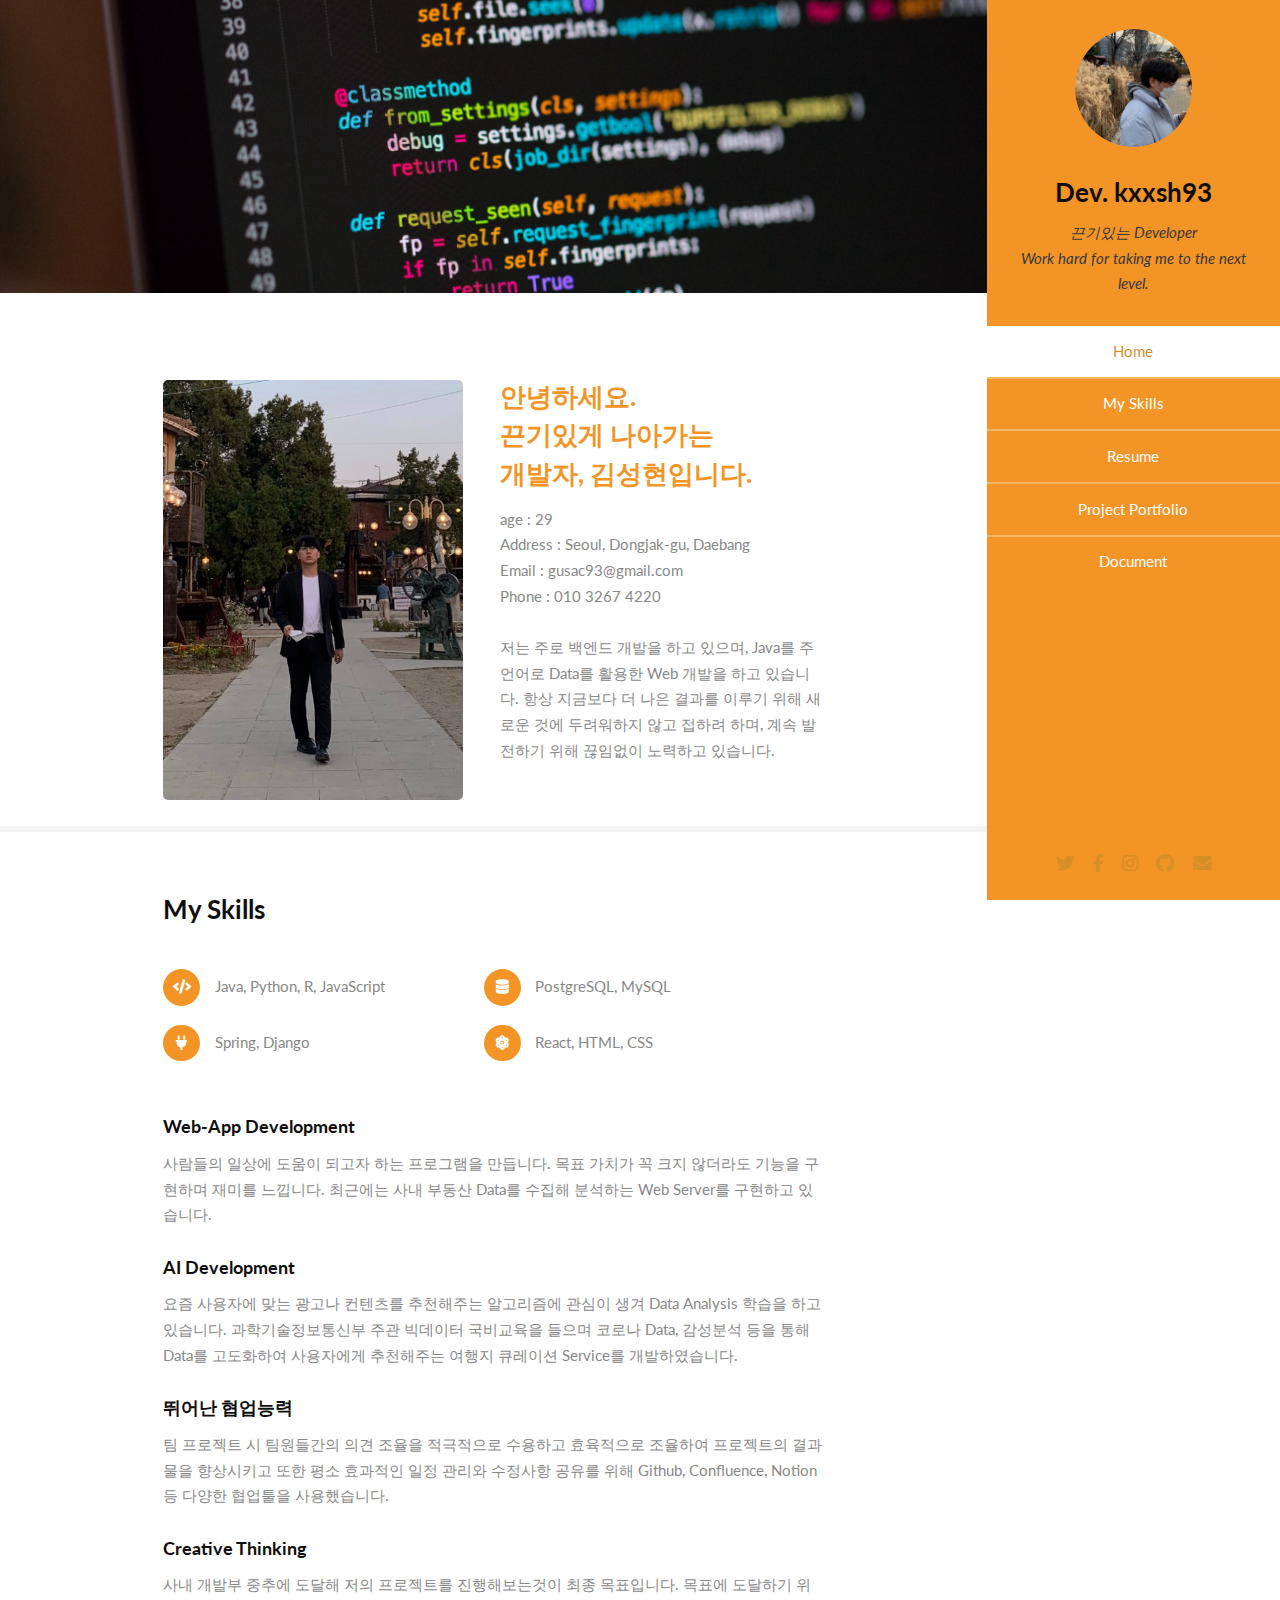
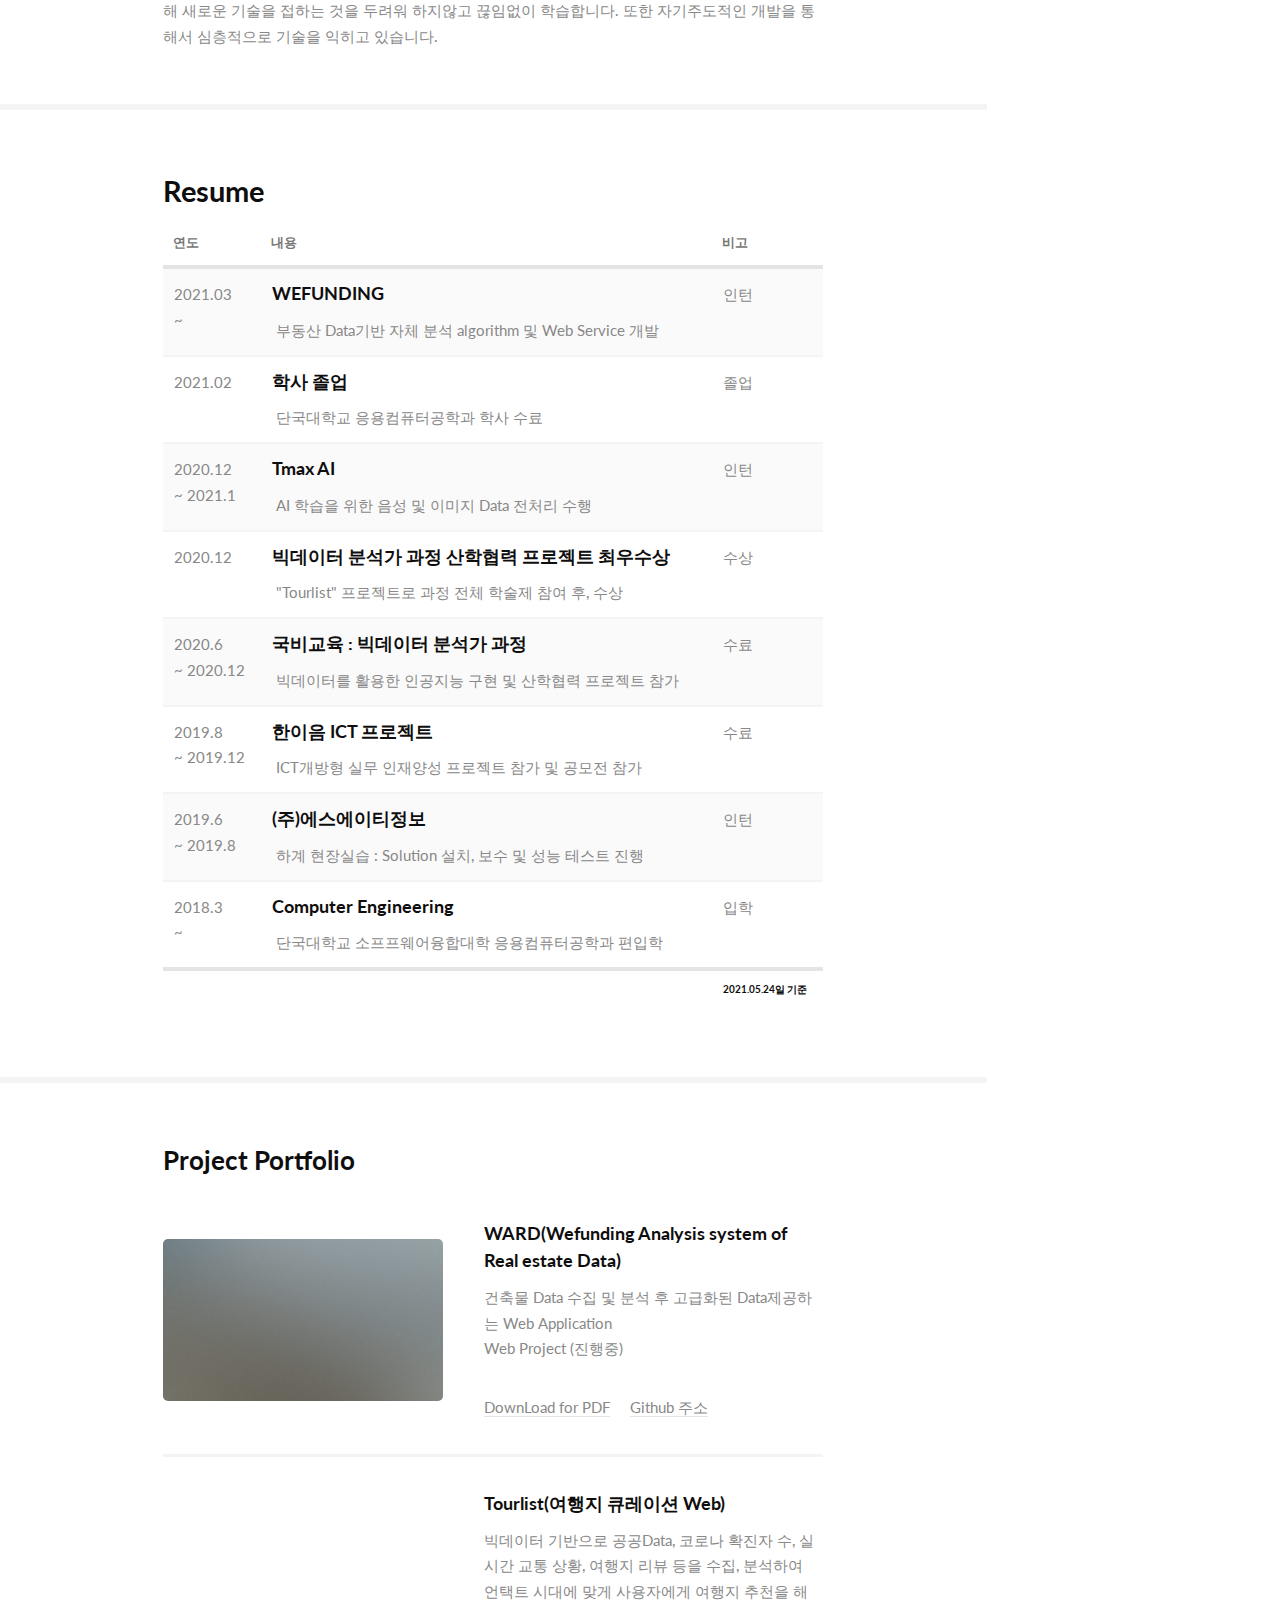
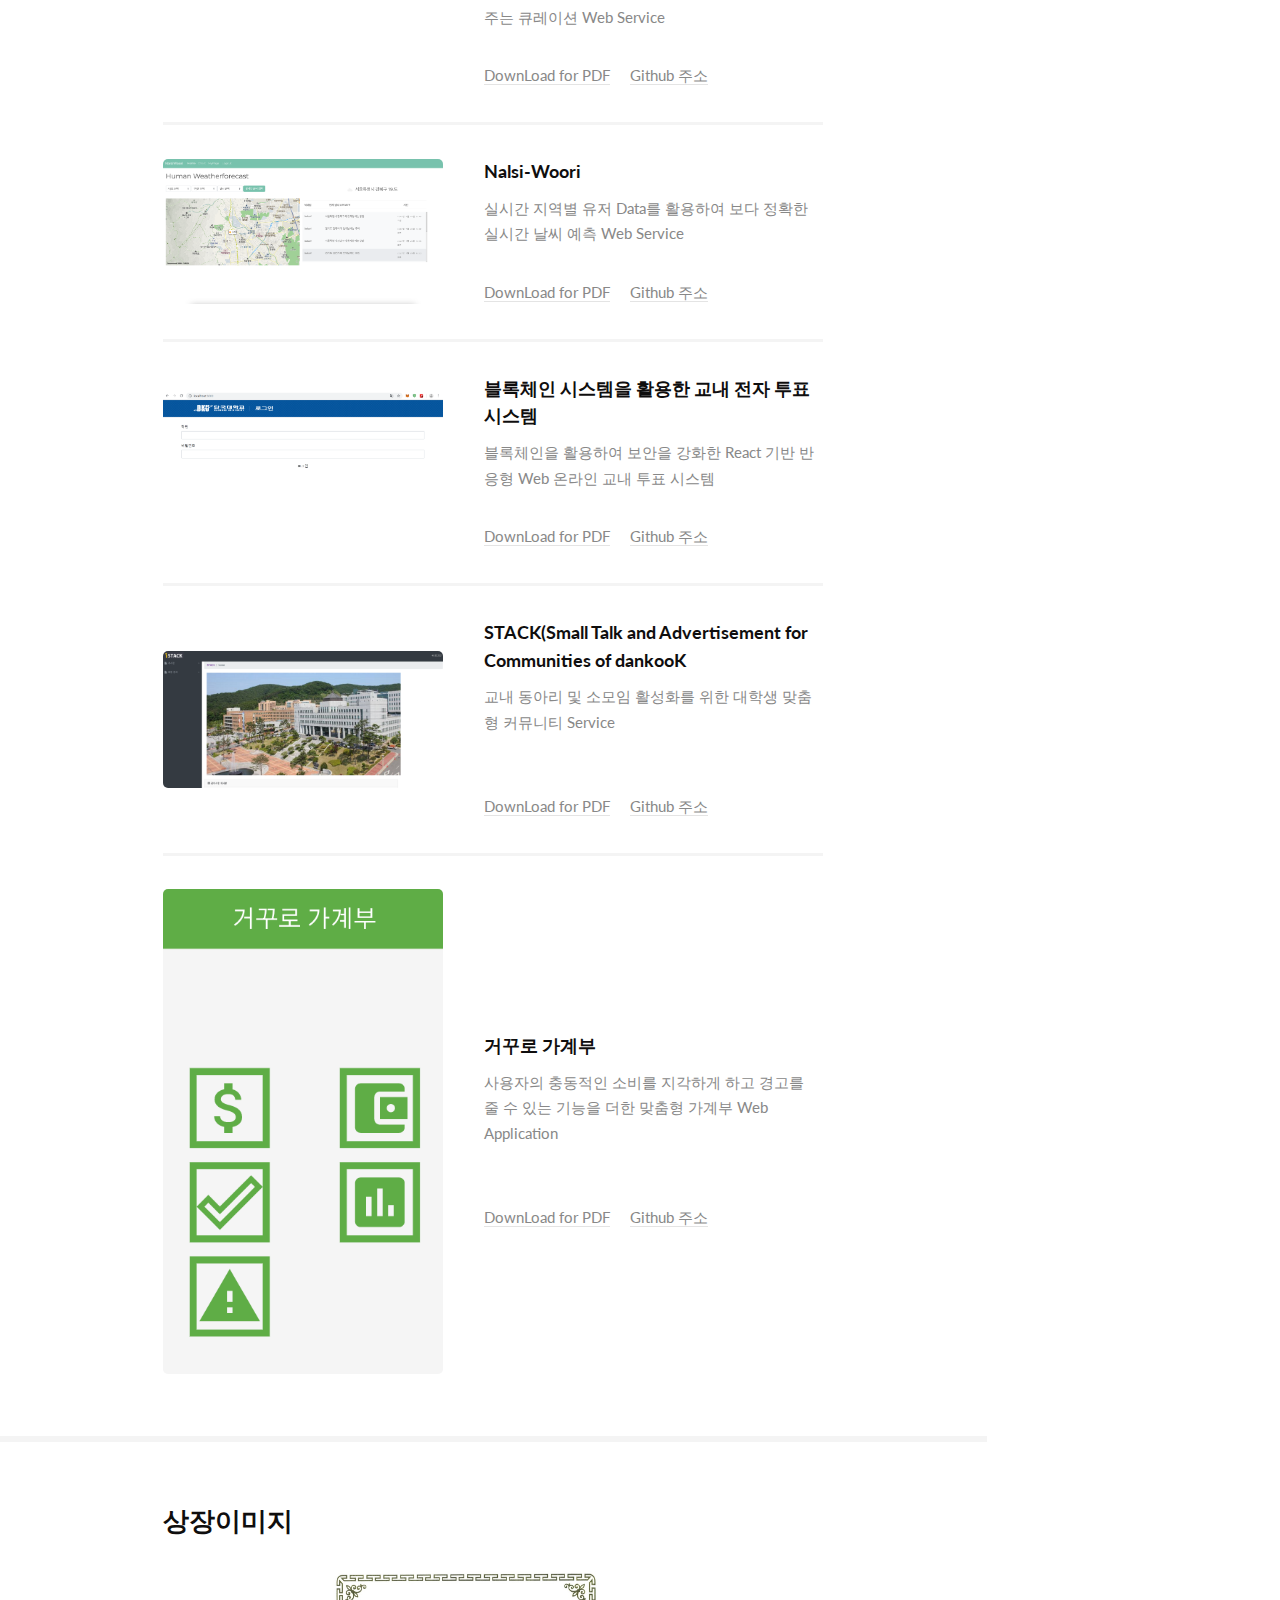
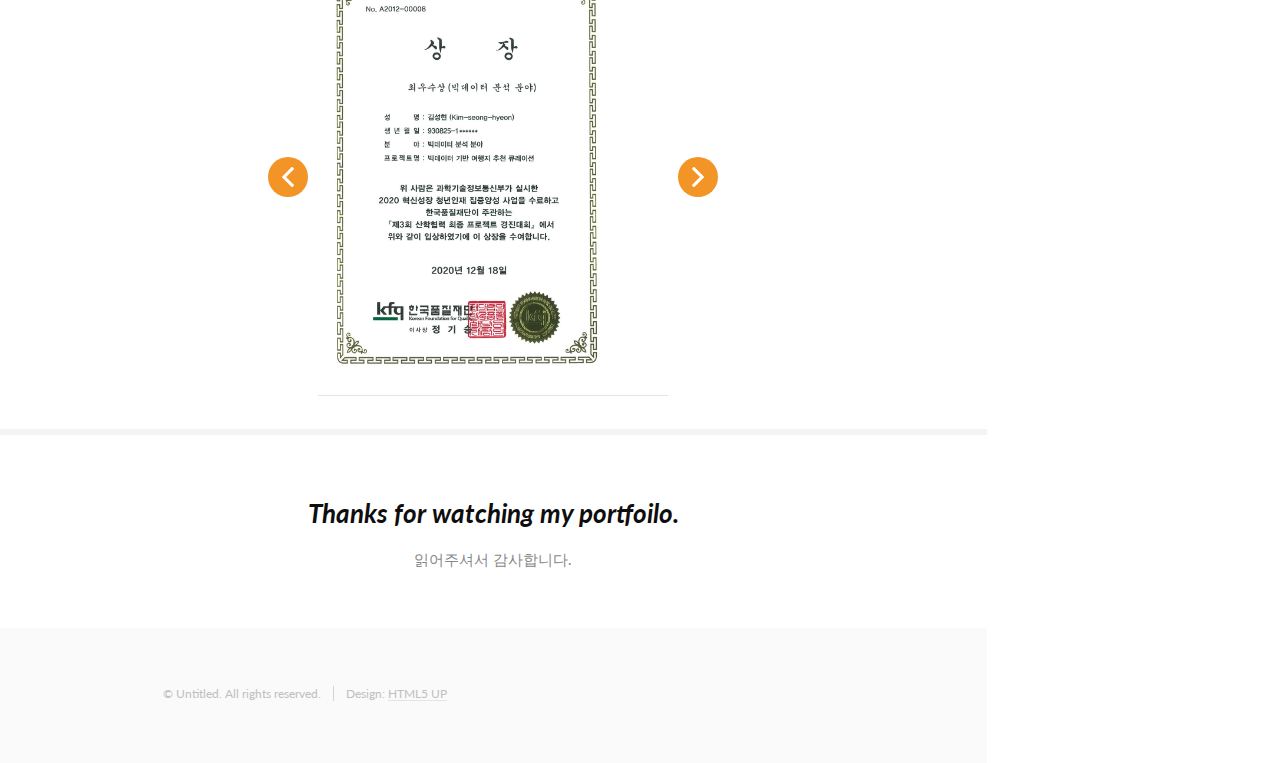
==== commit 154ac26e: "2021.05.26 Upgrading" ====
--- a/index.html
+++ b/index.html
@@ -104,7 +104,9 @@
 									</ul>
 									<h4>Web-App Development</h4>사람들의 일상에 도움이 되고자 하는 프로그램을 만듭니다. 목표 가치가 꼭 크지 않더라도 기능을 구현하며 재미를 느낍니다. 최근에는 사내 부동산 Data를 수집해 분석하는 Web Server를 구현하고 있습니다.<br/><br/>
 									<h4>AI Development</h4>요즘 사용자에 맞는 광고나 컨텐츠를 추천해주는 알고리즘에 관심이 생겨 Data Analysis 학습을 하고 있습니다. 과학기술정보통신부 주관 빅데이터 국비교육을 들으며 코로나 Data, 감성분석 등을 통해 Data를 고도화하여 사용자에게 추천해주는 여행지 큐레이션 Service를 개발하였습니다.<br/><br/>
-									<h4>다른 주제 하나더</h4>내용<br/><br/>
+									<h4>뛰어난 협업능력</h4>
+									팀 프로젝트 시 팀원들간의 의견 조율을 적극적으로 수용하고 효육적으로 조율하여 프로젝트의 결과물을 향상시키고
+									또한 평소 효과적인 일정 관리와 수정사항 공유를 위해 Github, Confluence, Notion 등 다양한 협업툴을 사용했습니다.<br/><br/>
 									<h4>Creative Thinking</h4>사내 개발부 중추에 도달해 저의 프로젝트를 진행해보는것이 최종 목표입니다. 목표에 도달하기 위해 새로운 기술을 접하는 것을 두려워 하지않고 끊임없이 학습합니다. 또한 자기주도적인 개발을 통해서 심층적으로 기술을 익히고 있습니다.<br/><br/>
 <!--										- JavaScript, Django 기반 python 웹프로젝트 개발 경험-->
 <!--										- gradle, tomcat, Spring Framework 기반 프로젝트 개발 경험-->
@@ -200,7 +202,7 @@
 						<section id="four">
 							<div class="container">
 								<h3>Project Portfolio</h3>
-								<h6><a href="text.pdf" download>DownLoad for PDF</a></h6>
+<!--								<h6><a href="text.pdf" download>DownLoad for PDF</a></h6>-->
 								<br/>
 								<div class="features">
 									<article>
@@ -209,6 +211,7 @@
 											<h4>WARD(Wefunding Analysis system of Real estate Data)</h4>
 											<p>건축물 Data 수집 및 분석 후 고급화된 Data제공하는 Web Application<br/>
 												Web Project (진행중)</p>
+											<a href="/assets/html/NoData.html">DownLoad for PDF</a>&nbsp;&nbsp;&nbsp;&nbsp;
 											<a href="https://github.com/kxxsh93/wefund_project" target="_blank">Github 주소</a>
 										</div>
 									</article>
@@ -217,6 +220,7 @@
 										<div class="inner">
 											<h4>Tourlist(여행지 큐레이션 Web)</h4>
 											<p>빅데이터 기반으로 공공Data, 코로나 확진자 수, 실시간 교통 상황, 여행지 리뷰 등을 수집, 분석하여 언택트 시대에 맞게 사용자에게 여행지 추천을 해주는 큐레이션 Web Service</p>
+											<a href="text.pdf" download>DownLoad for PDF</a>&nbsp;&nbsp;&nbsp;&nbsp;
 											<a href="https://github.com/kxxsh93/bigdata2020" target="_blank">Github 주소</a>
 										</div>
 									</article>
@@ -225,6 +229,7 @@
 										<div class="inner">
 											<h4>Nalsi-Woori</h4>
 											<p>실시간 지역별 유저 Data를 활용하여 보다 정확한 실시간 날씨 예측 Web Service</p>
+											<a href="text.pdf" download>DownLoad for PDF</a>&nbsp;&nbsp;&nbsp;&nbsp;
 											<a href="https://github.com/kxxsh93/human_wea" target="_blank">Github 주소</a>
 										</div>
 									</article>
@@ -233,6 +238,7 @@
 										<div class="inner">
 											<h4>블록체인 시스템을 활용한 교내 전자 투표 시스템</h4>
 											<p>블록체인을 활용하여 보안을 강화한 React 기반 반응형 Web 온라인 교내 투표 시스템</p>
+											<a href="text.pdf" download>DownLoad for PDF</a>&nbsp;&nbsp;&nbsp;&nbsp;
 											<a href="https://github.com/kxxsh93/vote" target="_blank">Github 주소</a>
 										</div>
 									</article>
@@ -241,6 +247,7 @@
 										<div class="inner">
 											<h4>STACK(Small Talk and Advertisement for Communities of dankooK</h4>
 											<p>교내 동아리 및 소모임 활성화를 위한 대학생 맞춤형 커뮤니티 Service</p><br/>
+											<a href="text.pdf" download>DownLoad for PDF</a>&nbsp;&nbsp;&nbsp;&nbsp;
 											<a href="https://github.com/kxxsh93/STACK" target="_blank">Github 주소</a>
 										</div>
 									</article>
@@ -249,6 +256,7 @@
 										<div class="inner">
 											<h4>거꾸로 가계부</h4>
 											<p>사용자의 충동적인 소비를 지각하게 하고 경고를 줄 수 있는 기능을 더한 맞춤형 가계부 Web Application</p><br/>
+											<a href="text.pdf" download>DownLoad for PDF</a>&nbsp;&nbsp;&nbsp;&nbsp;
 											<a href="https://github.com/kxxsh93/ggugguro" target="_blank">Github 주소</a>
 										</div>
 									</article>
--- a/assets/css/main.css
+++ b/assets/css/main.css
@@ -2823,7 +2823,7 @@
 }
 
 #header > nav ul li {
-	border-top: solid 2px #d68f25;
+	border-top: solid 2px #f5b668;
 	display: block;
 	padding: 0;
 }
@@ -3360,8 +3360,8 @@
 .slidebox .slidelist .slideitem > a img {max-width:100%;}
 
 .slidebox .slide-control [class*="control"] label {position:absolute;z-index:10;top:50%;transform:translateY(-50%);padding:20px;border-radius:50%;cursor:pointer;}
-.slidebox .slide-control [class*="control"] label.prev {left:-50px;background:#333 url('../../images/left-arrow.png') center center / 50% no-repeat;}
-.slidebox .slide-control [class*="control"] label.next {right:-50px;background:#333 url('../../images/right-arrow.png') center center / 50% no-repeat;}
+.slidebox .slide-control [class*="control"] label.prev {left:-50px;background:#f39426 url('../../images/left-arrow.png') center center / 50% no-repeat;}
+.slidebox .slide-control [class*="control"] label.next {right:-50px;background:#f39426 url('../../images/right-arrow.png') center center / 50% no-repeat;}
 
 [name="slide"] {display:none;}
 #slide01:checked ~ .slidelist .slideitem {left:0;}
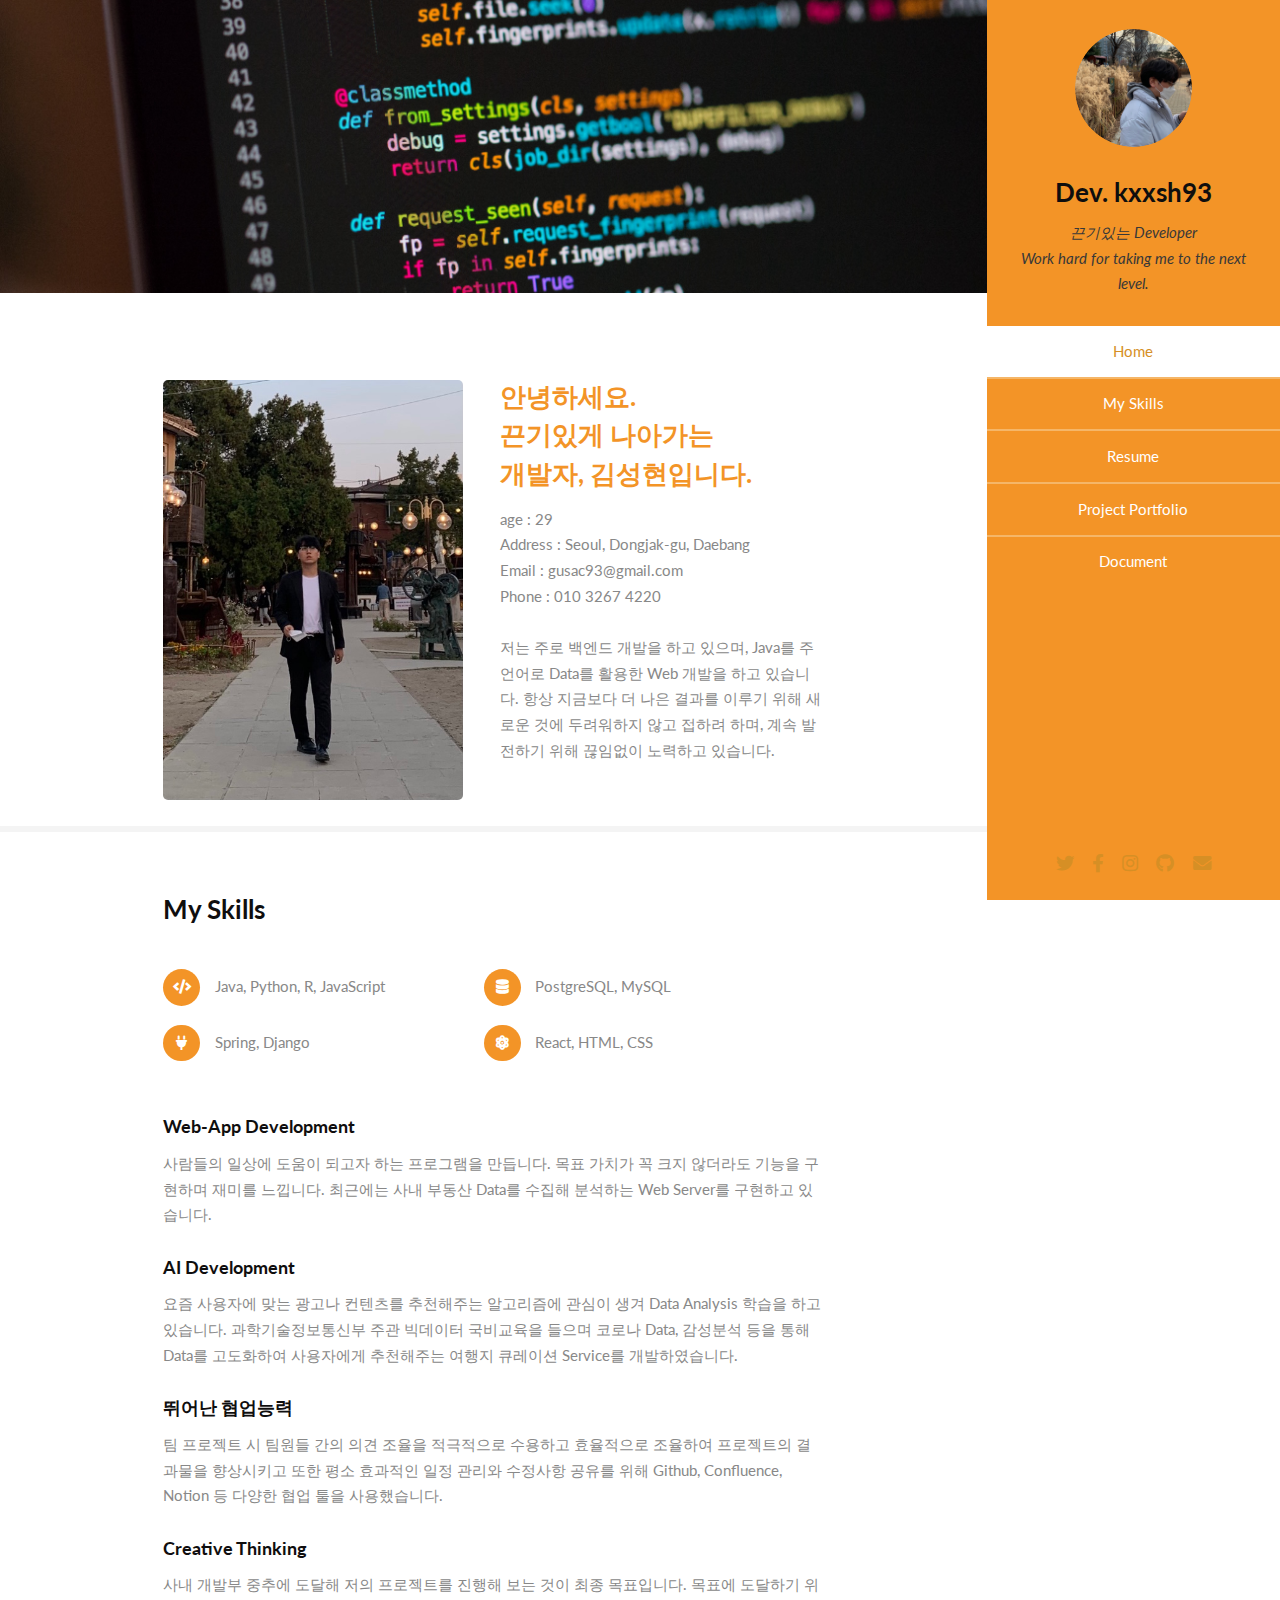
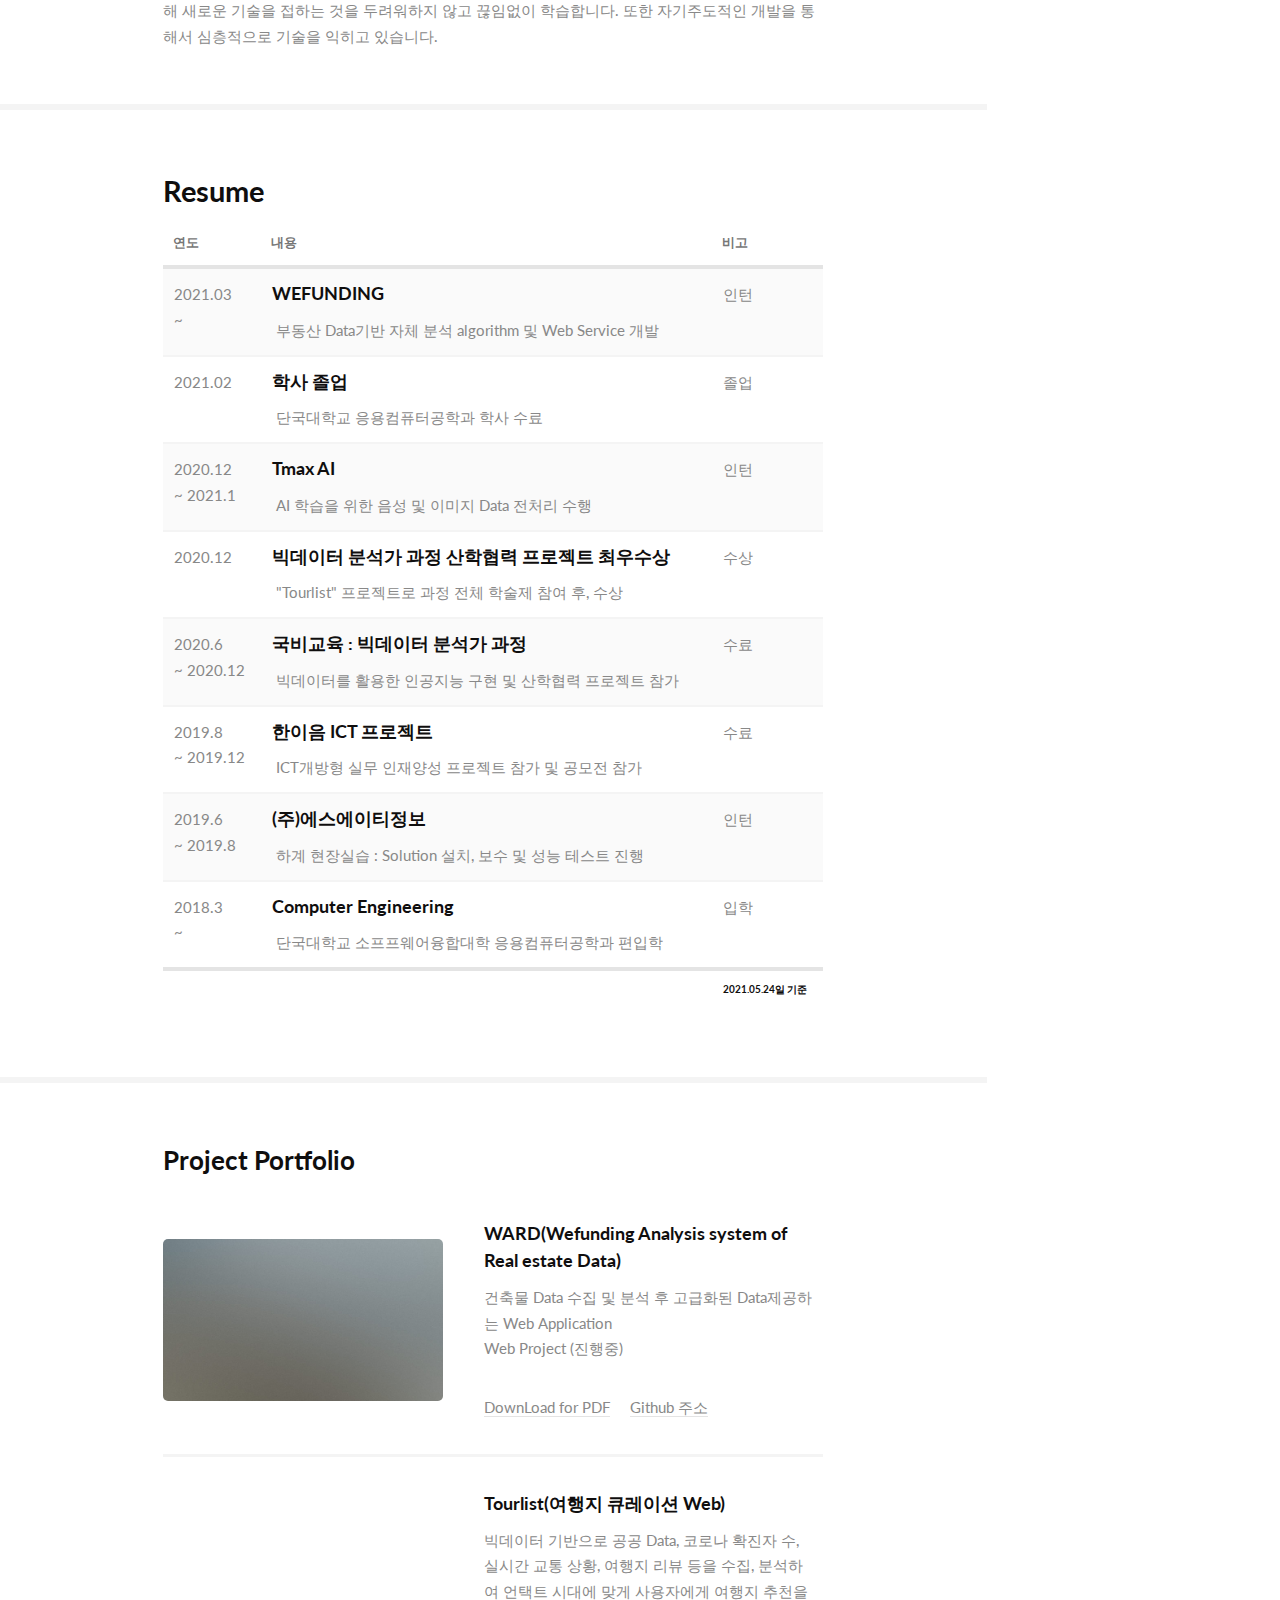
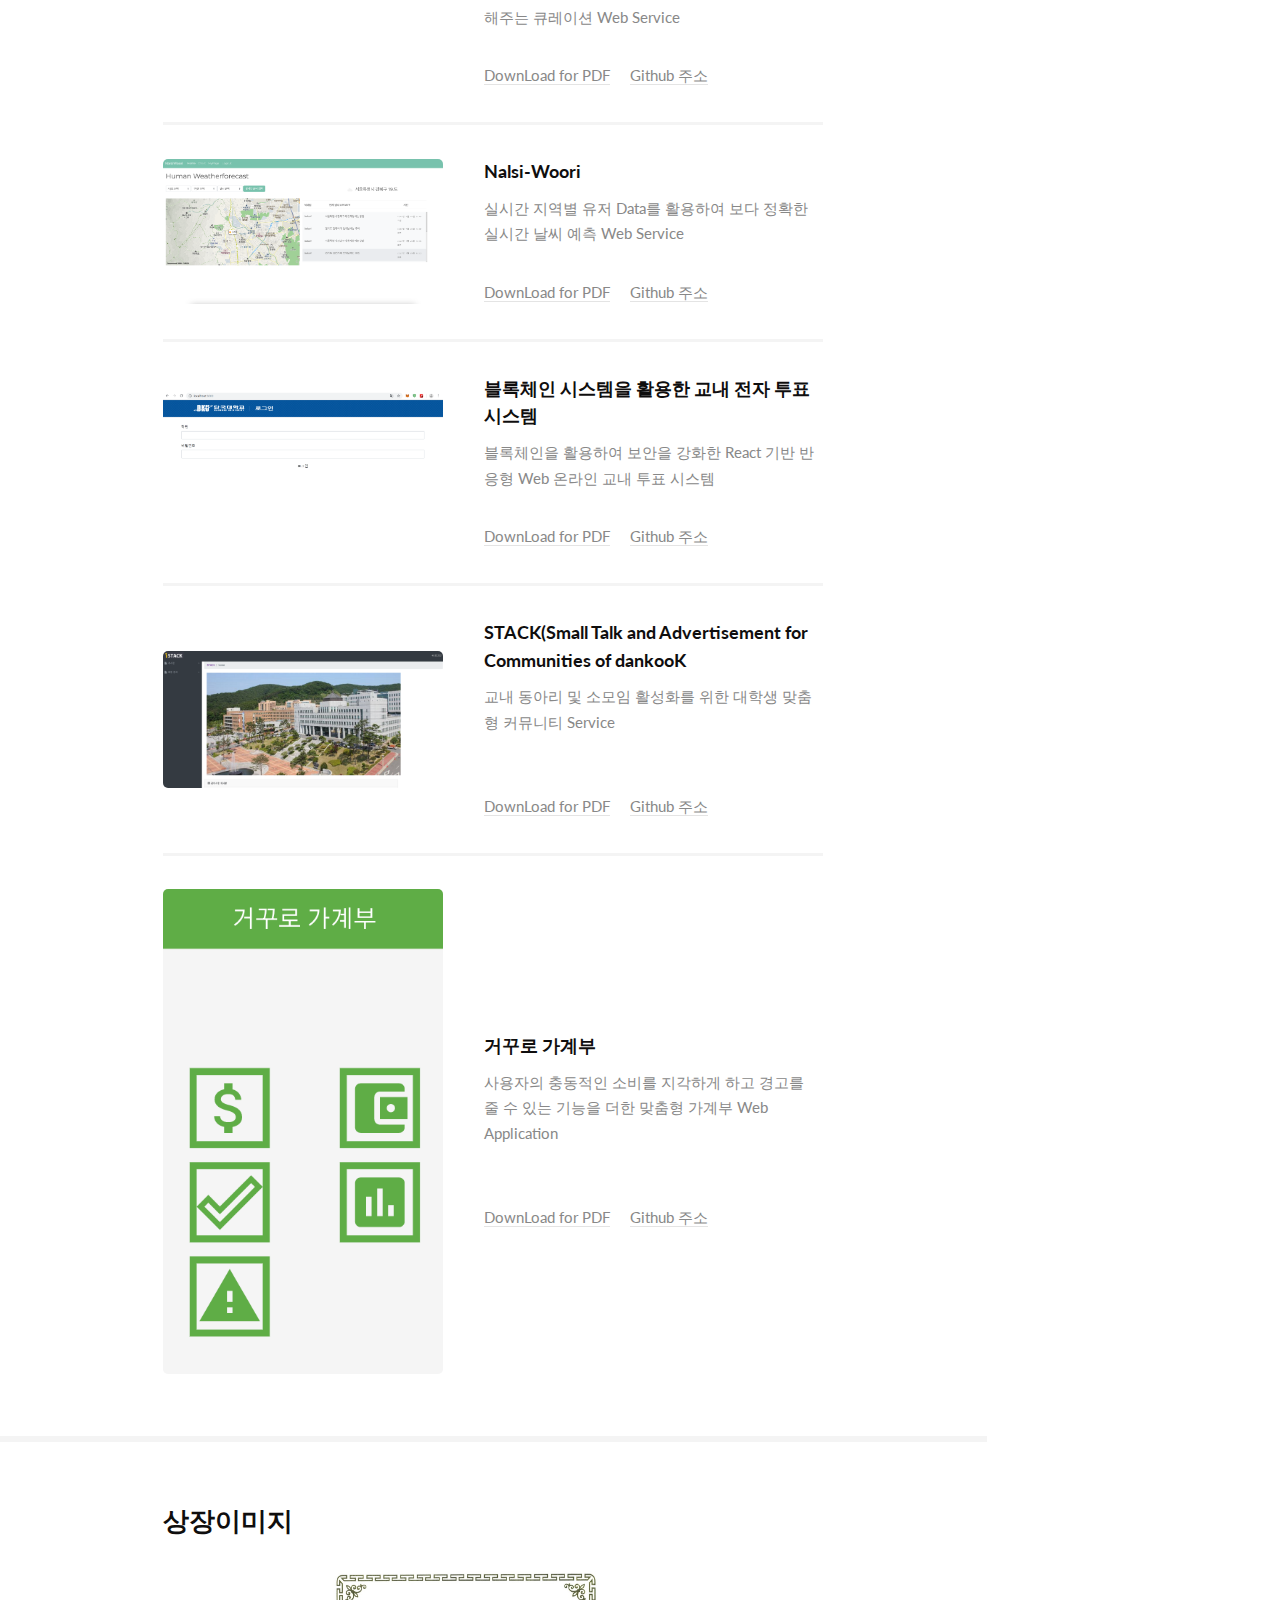
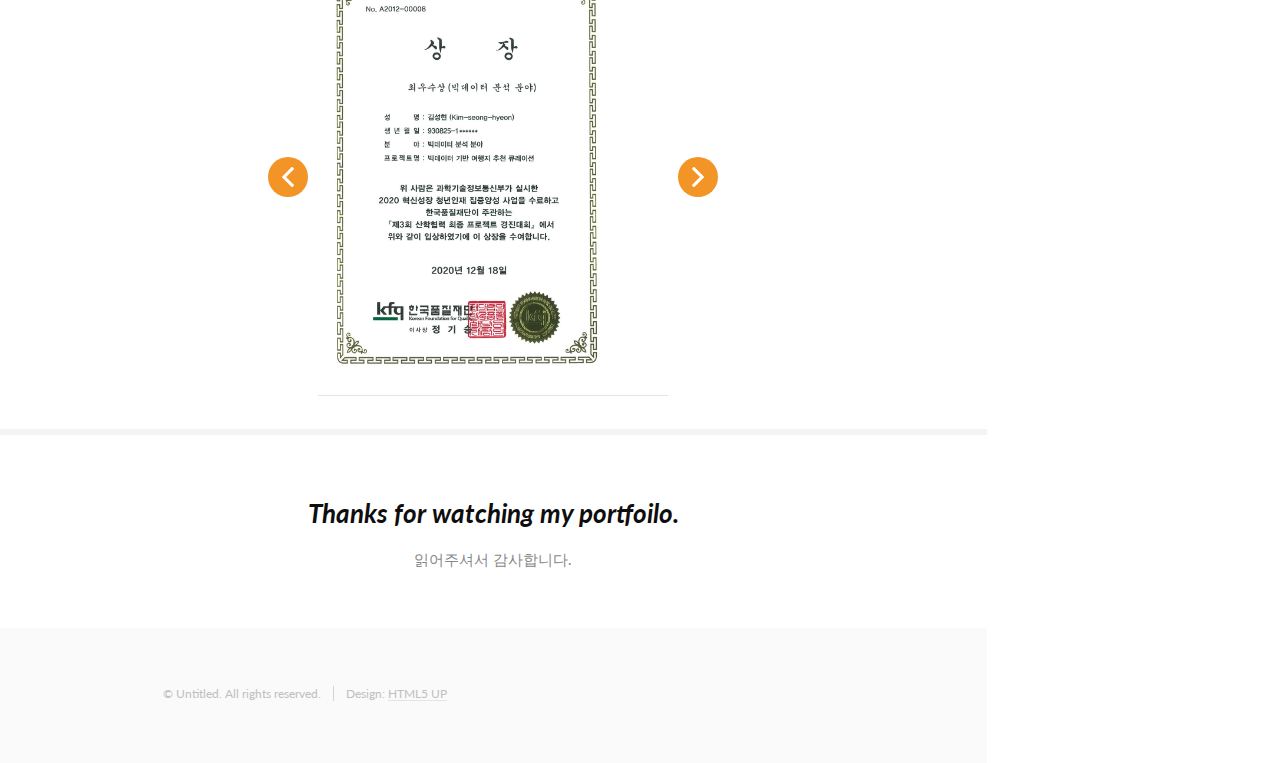
==== commit a66506b8: "Update index.html" ====
--- a/index.html
+++ b/index.html
@@ -105,9 +105,8 @@
 									<h4>Web-App Development</h4>사람들의 일상에 도움이 되고자 하는 프로그램을 만듭니다. 목표 가치가 꼭 크지 않더라도 기능을 구현하며 재미를 느낍니다. 최근에는 사내 부동산 Data를 수집해 분석하는 Web Server를 구현하고 있습니다.<br/><br/>
 									<h4>AI Development</h4>요즘 사용자에 맞는 광고나 컨텐츠를 추천해주는 알고리즘에 관심이 생겨 Data Analysis 학습을 하고 있습니다. 과학기술정보통신부 주관 빅데이터 국비교육을 들으며 코로나 Data, 감성분석 등을 통해 Data를 고도화하여 사용자에게 추천해주는 여행지 큐레이션 Service를 개발하였습니다.<br/><br/>
 									<h4>뛰어난 협업능력</h4>
-									팀 프로젝트 시 팀원들간의 의견 조율을 적극적으로 수용하고 효육적으로 조율하여 프로젝트의 결과물을 향상시키고
-									또한 평소 효과적인 일정 관리와 수정사항 공유를 위해 Github, Confluence, Notion 등 다양한 협업툴을 사용했습니다.<br/><br/>
-									<h4>Creative Thinking</h4>사내 개발부 중추에 도달해 저의 프로젝트를 진행해보는것이 최종 목표입니다. 목표에 도달하기 위해 새로운 기술을 접하는 것을 두려워 하지않고 끊임없이 학습합니다. 또한 자기주도적인 개발을 통해서 심층적으로 기술을 익히고 있습니다.<br/><br/>
+									팀 프로젝트 시 팀원들 간의 의견 조율을 적극적으로 수용하고 효율적으로 조율하여 프로젝트의 결과물을 향상시키고 또한 평소 효과적인 일정 관리와 수정사항 공유를 위해 Github, Confluence, Notion 등 다양한 협업 툴을 사용했습니다.<br/><br/>
+									<h4>Creative Thinking</h4>사내 개발부 중추에 도달해 저의 프로젝트를 진행해 보는 것이 최종 목표입니다. 목표에 도달하기 위해 새로운 기술을 접하는 것을 두려워하지 않고 끊임없이 학습합니다. 또한 자기주도적인 개발을 통해서 심층적으로 기술을 익히고 있습니다.<br/><br/>
 <!--										- JavaScript, Django 기반 python 웹프로젝트 개발 경험-->
 <!--										- gradle, tomcat, Spring Framework 기반 프로젝트 개발 경험-->
 <!--										- HTML, CSS, React.js 프론트엔드 기본 지식 보유-->
@@ -219,8 +218,8 @@
 										<a href="#" class="image"><img src="images/tourlist.png" alt="" /></a>
 										<div class="inner">
 											<h4>Tourlist(여행지 큐레이션 Web)</h4>
-											<p>빅데이터 기반으로 공공Data, 코로나 확진자 수, 실시간 교통 상황, 여행지 리뷰 등을 수집, 분석하여 언택트 시대에 맞게 사용자에게 여행지 추천을 해주는 큐레이션 Web Service</p>
-											<a href="text.pdf" download>DownLoad for PDF</a>&nbsp;&nbsp;&nbsp;&nbsp;
+											<p>빅데이터 기반으로 공공 Data, 코로나 확진자 수, 실시간 교통 상황, 여행지 리뷰 등을 수집, 분석하여 언택트 시대에 맞게 사용자에게 여행지 추천을 해주는 큐레이션 Web Service</p>
+											<a href="/assets/html/NoData.html">DownLoad for PDF</a>&nbsp;&nbsp;&nbsp;&nbsp;
 											<a href="https://github.com/kxxsh93/bigdata2020" target="_blank">Github 주소</a>
 										</div>
 									</article>
@@ -229,7 +228,7 @@
 										<div class="inner">
 											<h4>Nalsi-Woori</h4>
 											<p>실시간 지역별 유저 Data를 활용하여 보다 정확한 실시간 날씨 예측 Web Service</p>
-											<a href="text.pdf" download>DownLoad for PDF</a>&nbsp;&nbsp;&nbsp;&nbsp;
+											<a href="/assets/html/NoData.html">DownLoad for PDF</a>&nbsp;&nbsp;&nbsp;&nbsp;
 											<a href="https://github.com/kxxsh93/human_wea" target="_blank">Github 주소</a>
 										</div>
 									</article>
@@ -238,7 +237,7 @@
 										<div class="inner">
 											<h4>블록체인 시스템을 활용한 교내 전자 투표 시스템</h4>
 											<p>블록체인을 활용하여 보안을 강화한 React 기반 반응형 Web 온라인 교내 투표 시스템</p>
-											<a href="text.pdf" download>DownLoad for PDF</a>&nbsp;&nbsp;&nbsp;&nbsp;
+											<a href="/assets/html/NoData.html">DownLoad for PDF</a>&nbsp;&nbsp;&nbsp;&nbsp;
 											<a href="https://github.com/kxxsh93/vote" target="_blank">Github 주소</a>
 										</div>
 									</article>
@@ -247,7 +246,7 @@
 										<div class="inner">
 											<h4>STACK(Small Talk and Advertisement for Communities of dankooK</h4>
 											<p>교내 동아리 및 소모임 활성화를 위한 대학생 맞춤형 커뮤니티 Service</p><br/>
-											<a href="text.pdf" download>DownLoad for PDF</a>&nbsp;&nbsp;&nbsp;&nbsp;
+											<a href="/assets/html/NoData.html">DownLoad for PDF</a>&nbsp;&nbsp;&nbsp;&nbsp;
 											<a href="https://github.com/kxxsh93/STACK" target="_blank">Github 주소</a>
 										</div>
 									</article>
@@ -256,7 +255,7 @@
 										<div class="inner">
 											<h4>거꾸로 가계부</h4>
 											<p>사용자의 충동적인 소비를 지각하게 하고 경고를 줄 수 있는 기능을 더한 맞춤형 가계부 Web Application</p><br/>
-											<a href="text.pdf" download>DownLoad for PDF</a>&nbsp;&nbsp;&nbsp;&nbsp;
+											<a href="/assets/html/NoData.html">DownLoad for PDF</a>&nbsp;&nbsp;&nbsp;&nbsp;
 											<a href="https://github.com/kxxsh93/ggugguro" target="_blank">Github 주소</a>
 										</div>
 									</article>
@@ -686,4 +685,4 @@
 			<script src="assets/js/main.js"></script>
 
 	</body>
-</html>+</html>
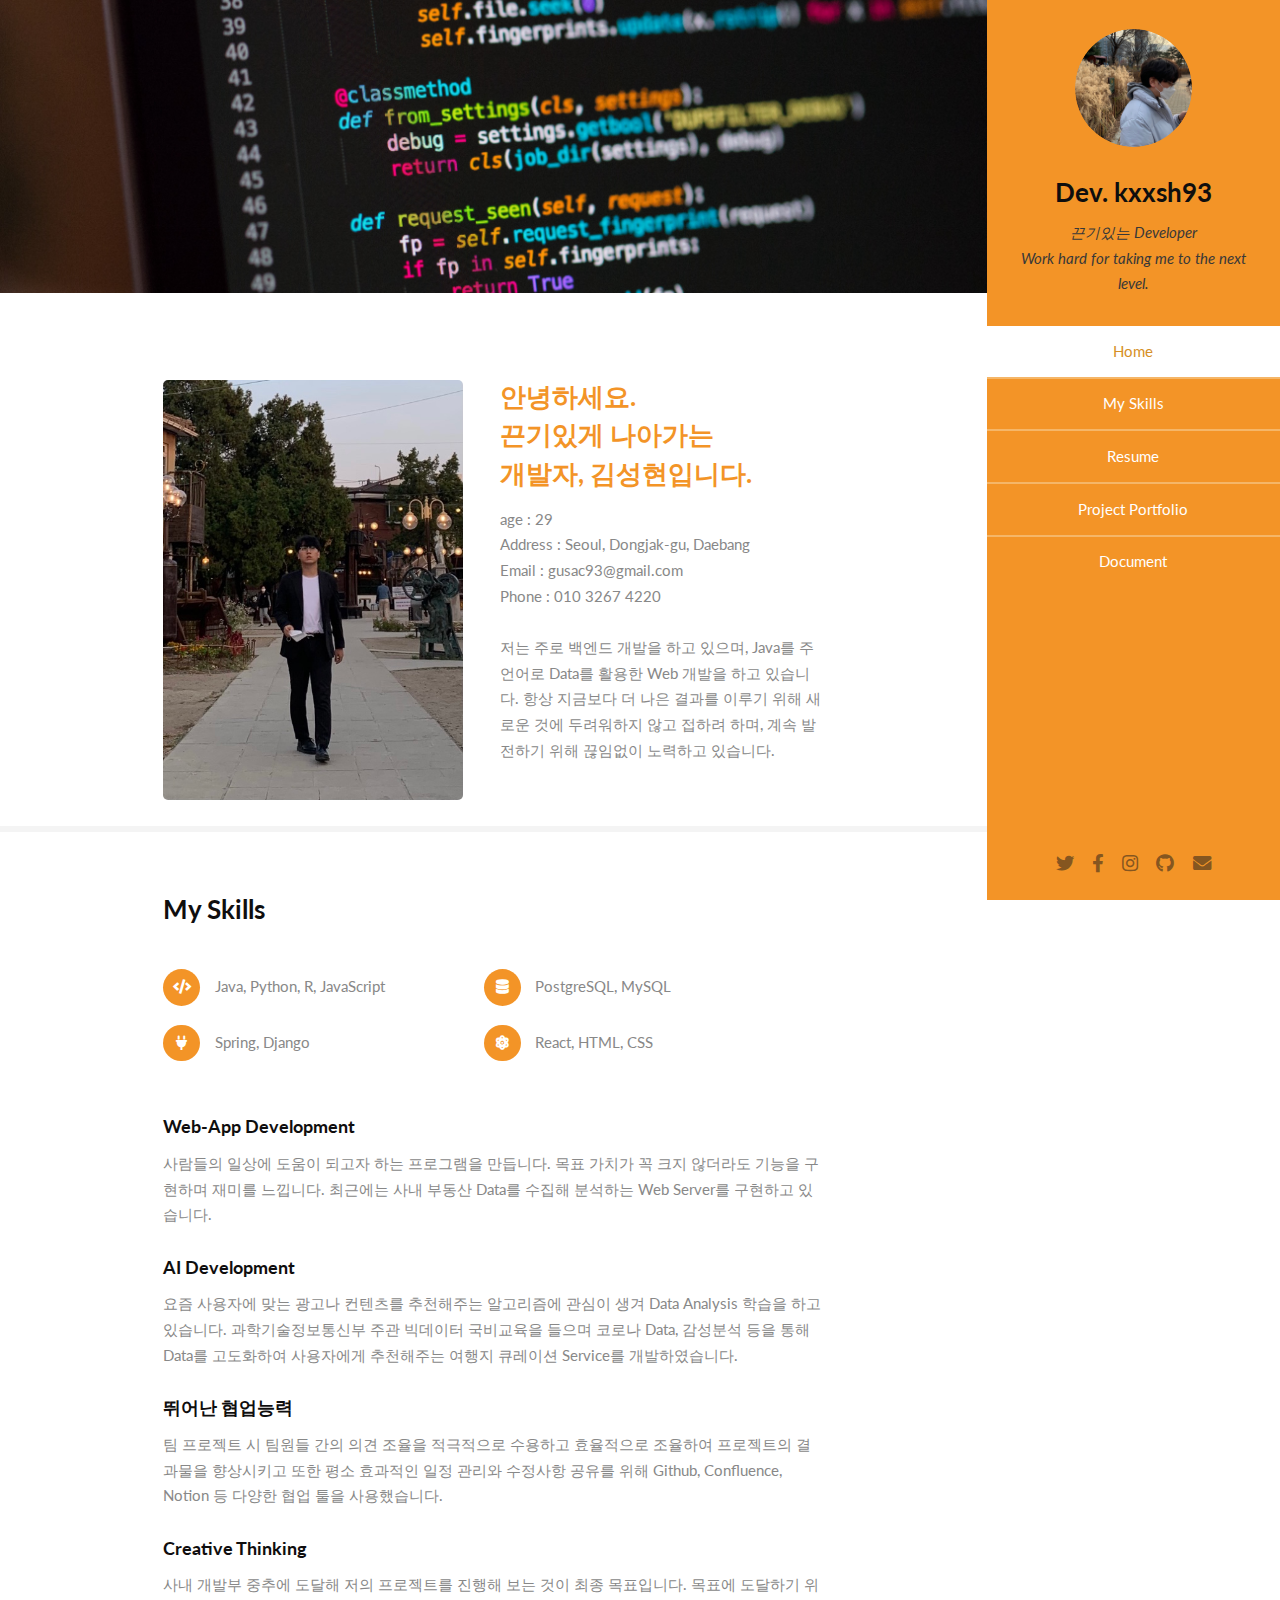
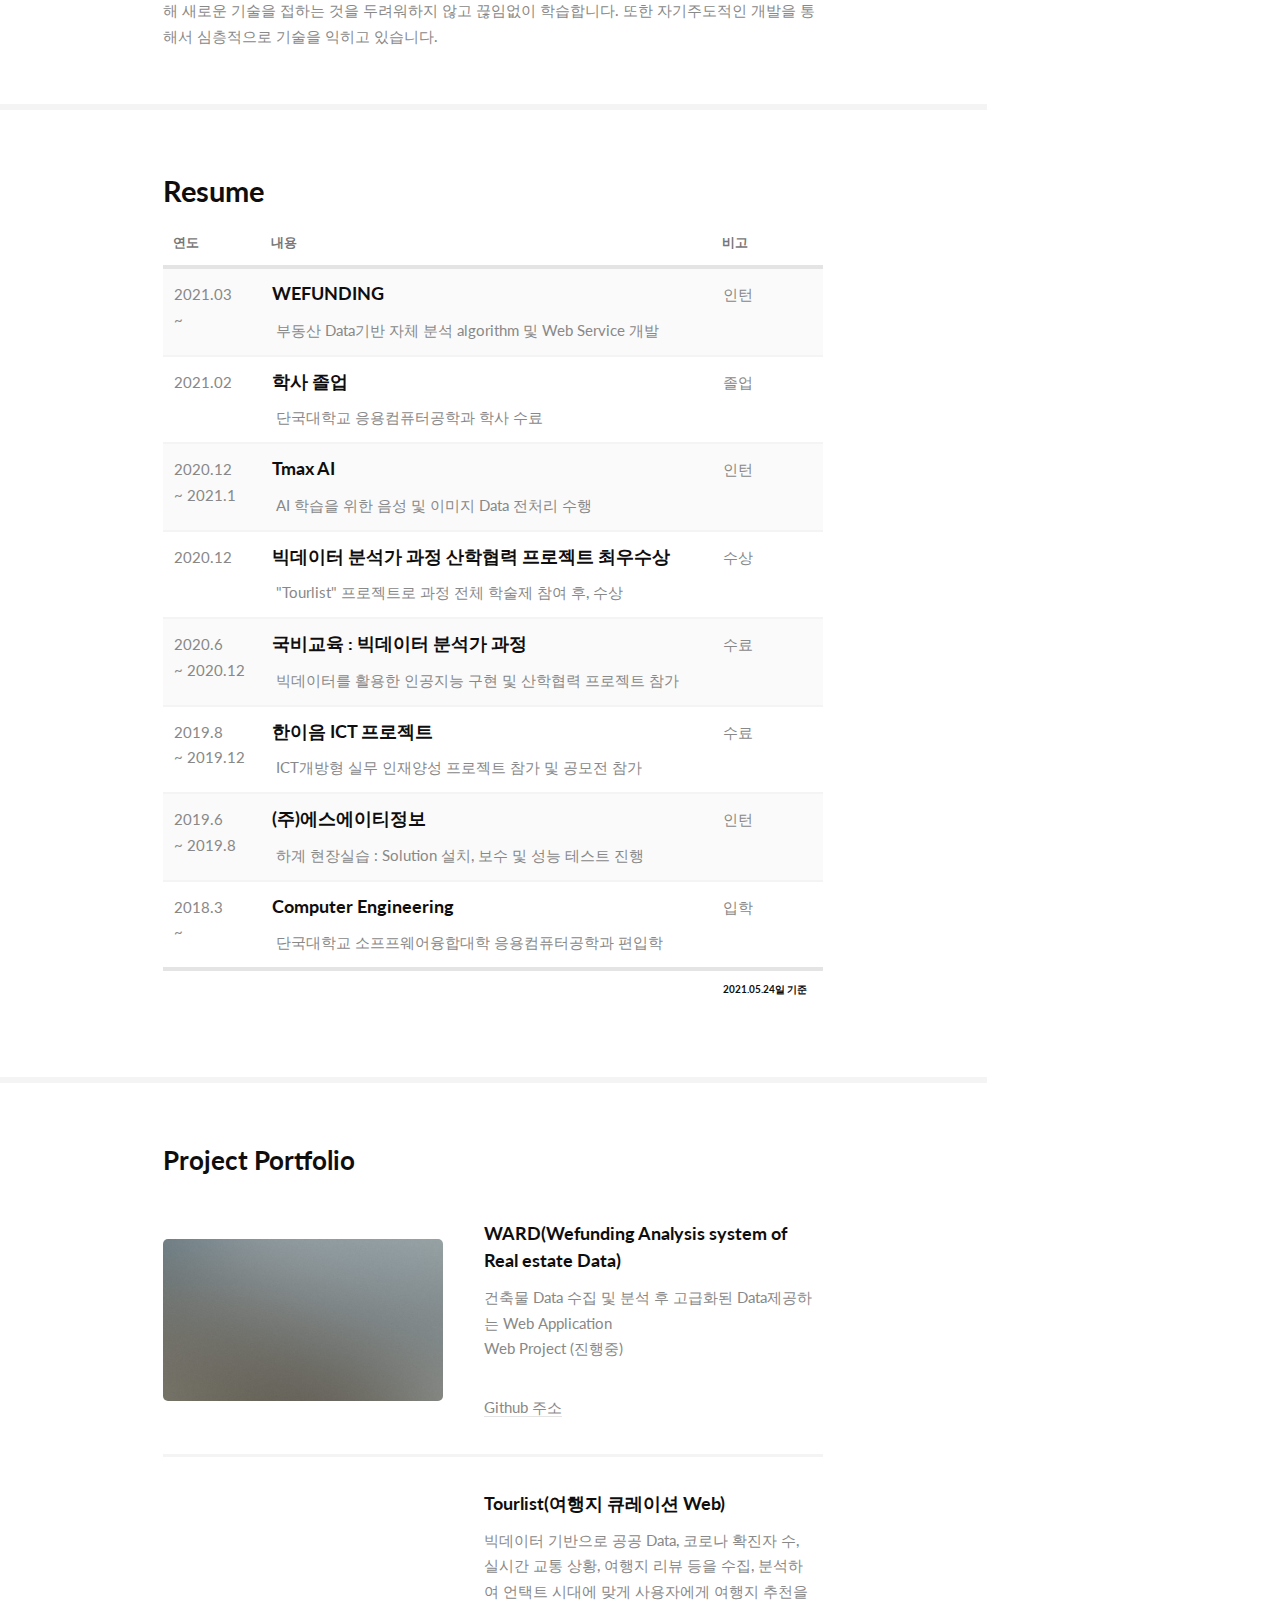
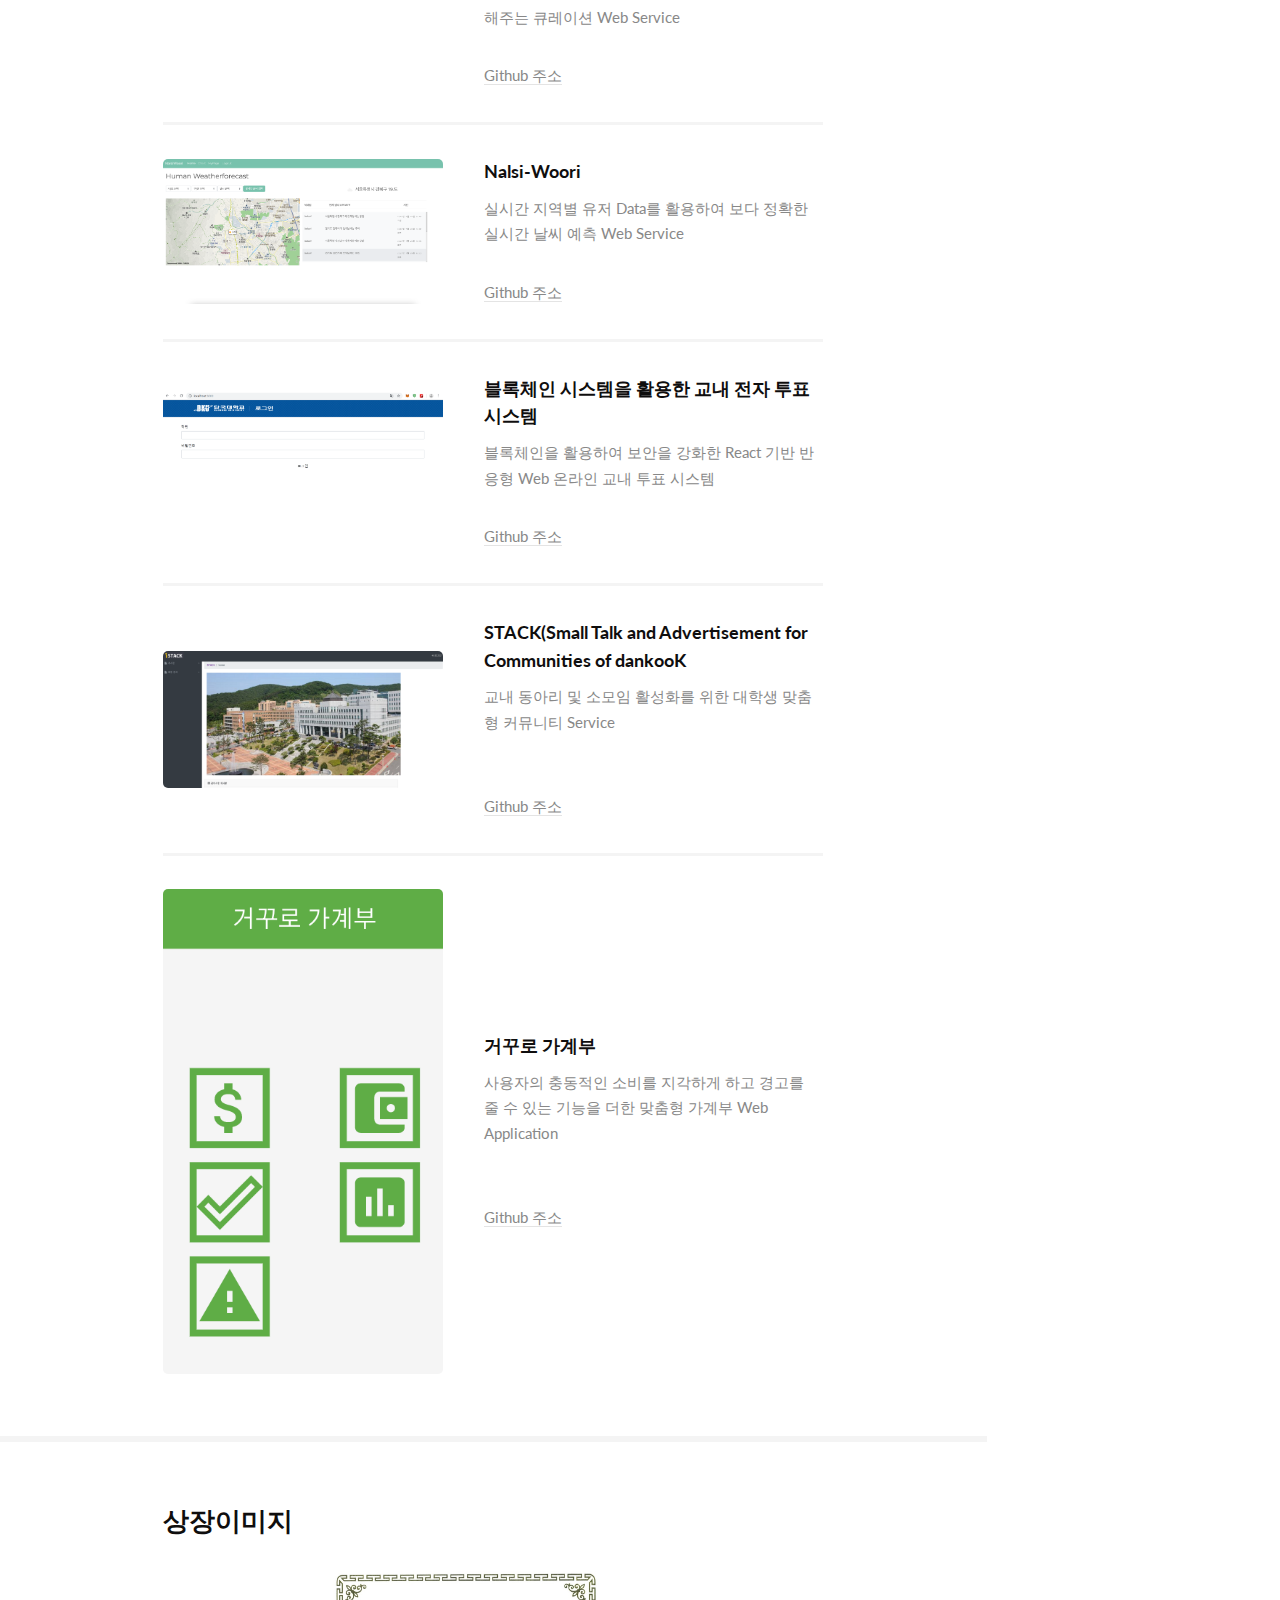
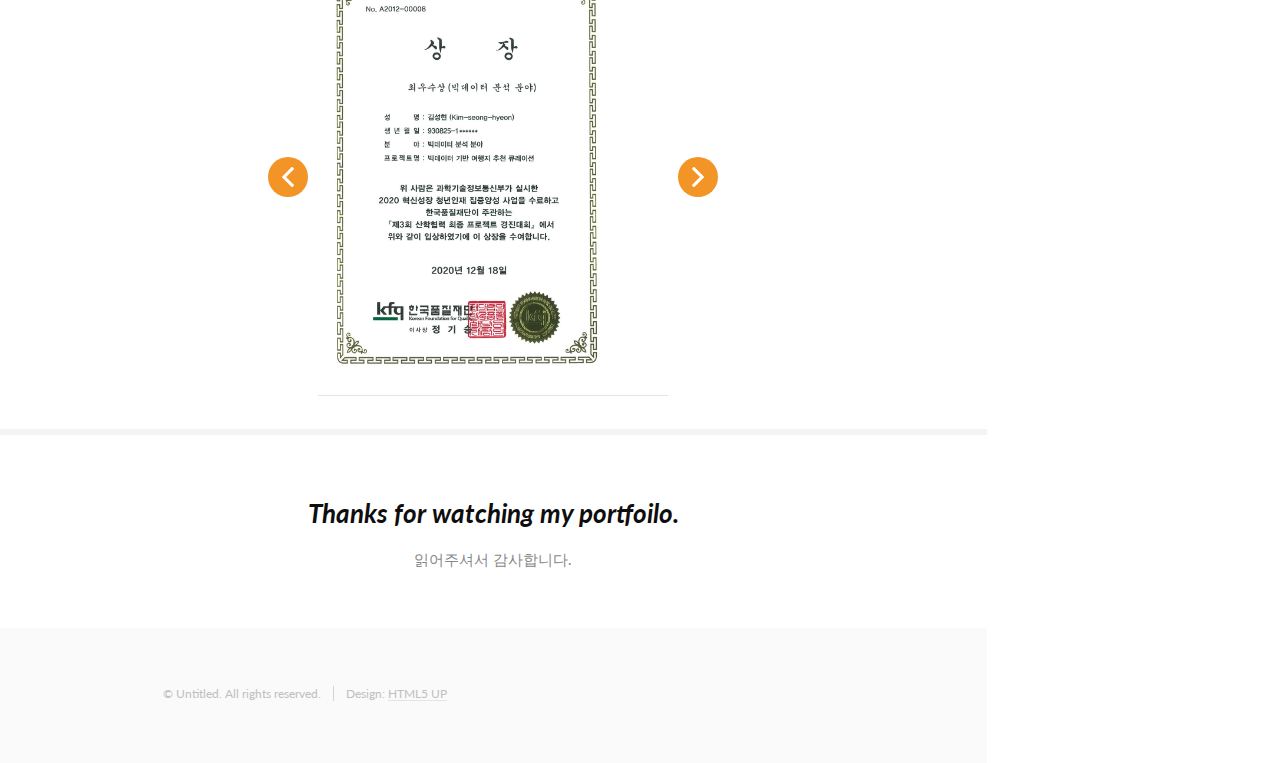
==== commit f278fb60: "Update index.html" ====
--- a/index.html
+++ b/index.html
@@ -210,7 +210,7 @@
 											<h4>WARD(Wefunding Analysis system of Real estate Data)</h4>
 											<p>건축물 Data 수집 및 분석 후 고급화된 Data제공하는 Web Application<br/>
 												Web Project (진행중)</p>
-											<a href="/assets/html/NoData.html">DownLoad for PDF</a>&nbsp;&nbsp;&nbsp;&nbsp;
+											<!-- <a href="/assets/html/NoData.html">DownLoad for PDF</a>&nbsp;&nbsp;&nbsp;&nbsp; -->
 											<a href="https://github.com/kxxsh93/wefund_project" target="_blank">Github 주소</a>
 										</div>
 									</article>
@@ -219,7 +219,7 @@
 										<div class="inner">
 											<h4>Tourlist(여행지 큐레이션 Web)</h4>
 											<p>빅데이터 기반으로 공공 Data, 코로나 확진자 수, 실시간 교통 상황, 여행지 리뷰 등을 수집, 분석하여 언택트 시대에 맞게 사용자에게 여행지 추천을 해주는 큐레이션 Web Service</p>
-											<a href="/assets/html/NoData.html">DownLoad for PDF</a>&nbsp;&nbsp;&nbsp;&nbsp;
+											<!-- <a href="/assets/html/NoData.html">DownLoad for PDF</a>&nbsp;&nbsp;&nbsp;&nbsp; -->
 											<a href="https://github.com/kxxsh93/bigdata2020" target="_blank">Github 주소</a>
 										</div>
 									</article>
@@ -228,7 +228,7 @@
 										<div class="inner">
 											<h4>Nalsi-Woori</h4>
 											<p>실시간 지역별 유저 Data를 활용하여 보다 정확한 실시간 날씨 예측 Web Service</p>
-											<a href="/assets/html/NoData.html">DownLoad for PDF</a>&nbsp;&nbsp;&nbsp;&nbsp;
+											<!-- <a href="/assets/html/NoData.html">DownLoad for PDF</a>&nbsp;&nbsp;&nbsp;&nbsp; -->
 											<a href="https://github.com/kxxsh93/human_wea" target="_blank">Github 주소</a>
 										</div>
 									</article>
@@ -237,7 +237,7 @@
 										<div class="inner">
 											<h4>블록체인 시스템을 활용한 교내 전자 투표 시스템</h4>
 											<p>블록체인을 활용하여 보안을 강화한 React 기반 반응형 Web 온라인 교내 투표 시스템</p>
-											<a href="/assets/html/NoData.html">DownLoad for PDF</a>&nbsp;&nbsp;&nbsp;&nbsp;
+											<!-- <a href="/assets/html/NoData.html">DownLoad for PDF</a>&nbsp;&nbsp;&nbsp;&nbsp; -->
 											<a href="https://github.com/kxxsh93/vote" target="_blank">Github 주소</a>
 										</div>
 									</article>
@@ -246,7 +246,7 @@
 										<div class="inner">
 											<h4>STACK(Small Talk and Advertisement for Communities of dankooK</h4>
 											<p>교내 동아리 및 소모임 활성화를 위한 대학생 맞춤형 커뮤니티 Service</p><br/>
-											<a href="/assets/html/NoData.html">DownLoad for PDF</a>&nbsp;&nbsp;&nbsp;&nbsp;
+											<!-- <a href="/assets/html/NoData.html">DownLoad for PDF</a>&nbsp;&nbsp;&nbsp;&nbsp; -->
 											<a href="https://github.com/kxxsh93/STACK" target="_blank">Github 주소</a>
 										</div>
 									</article>
@@ -255,7 +255,7 @@
 										<div class="inner">
 											<h4>거꾸로 가계부</h4>
 											<p>사용자의 충동적인 소비를 지각하게 하고 경고를 줄 수 있는 기능을 더한 맞춤형 가계부 Web Application</p><br/>
-											<a href="/assets/html/NoData.html">DownLoad for PDF</a>&nbsp;&nbsp;&nbsp;&nbsp;
+											<!-- <a href="/assets/html/NoData.html">DownLoad for PDF</a>&nbsp;&nbsp;&nbsp;&nbsp; -->
 											<a href="https://github.com/kxxsh93/ggugguro" target="_blank">Github 주소</a>
 										</div>
 									</article>
--- a/assets/css/main.css
+++ b/assets/css/main.css
@@ -2806,7 +2806,7 @@
 }
 
 #header > footer .icons li a {
-	color: #d68f25;
+	color: #855620;
 }
 
 #header > nav {
@@ -3373,4 +3373,4 @@
 #slide01:checked ~ .slide-control .control01 {display:block;}
 #slide02:checked ~ .slide-control .control02 {display:block;}
 #slide03:checked ~ .slide-control .control03 {display:block;}
-#slide04:checked ~ .slide-control .control04 {display:block;}+#slide04:checked ~ .slide-control .control04 {display:block;}
